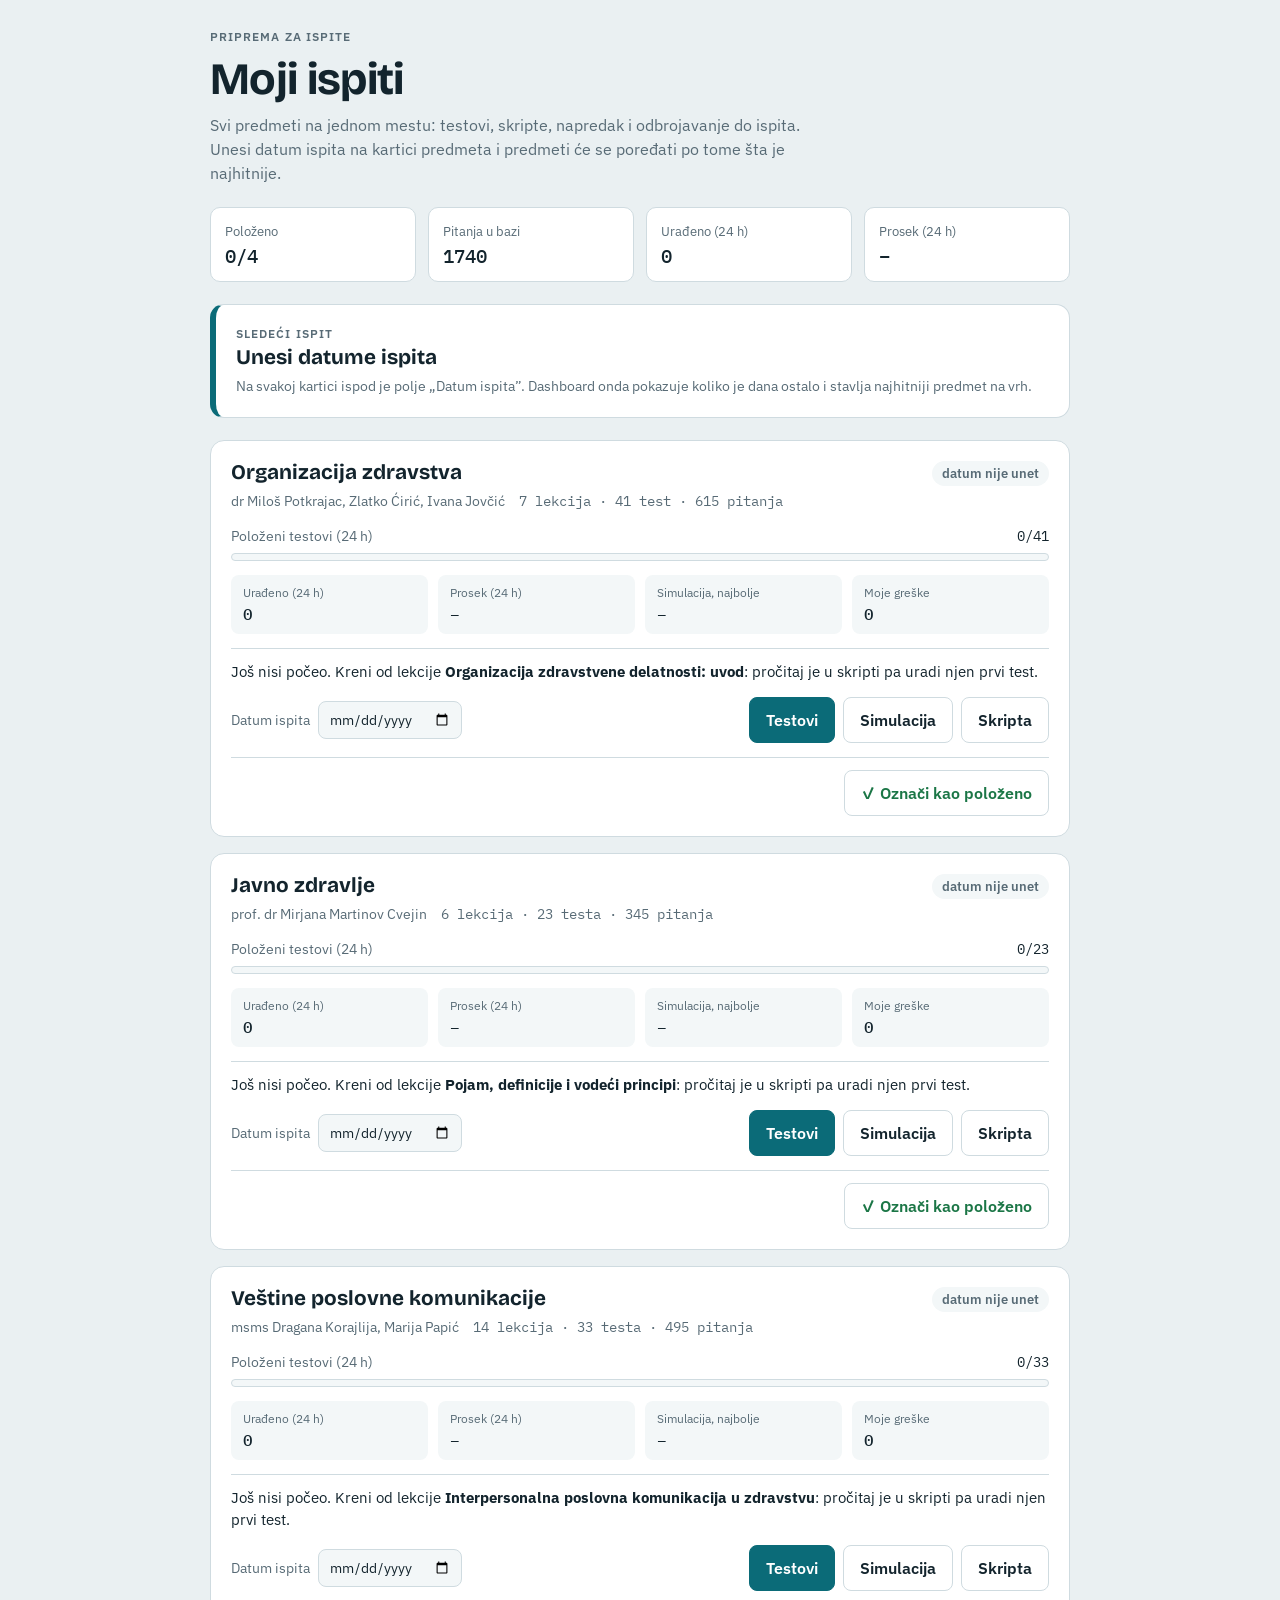
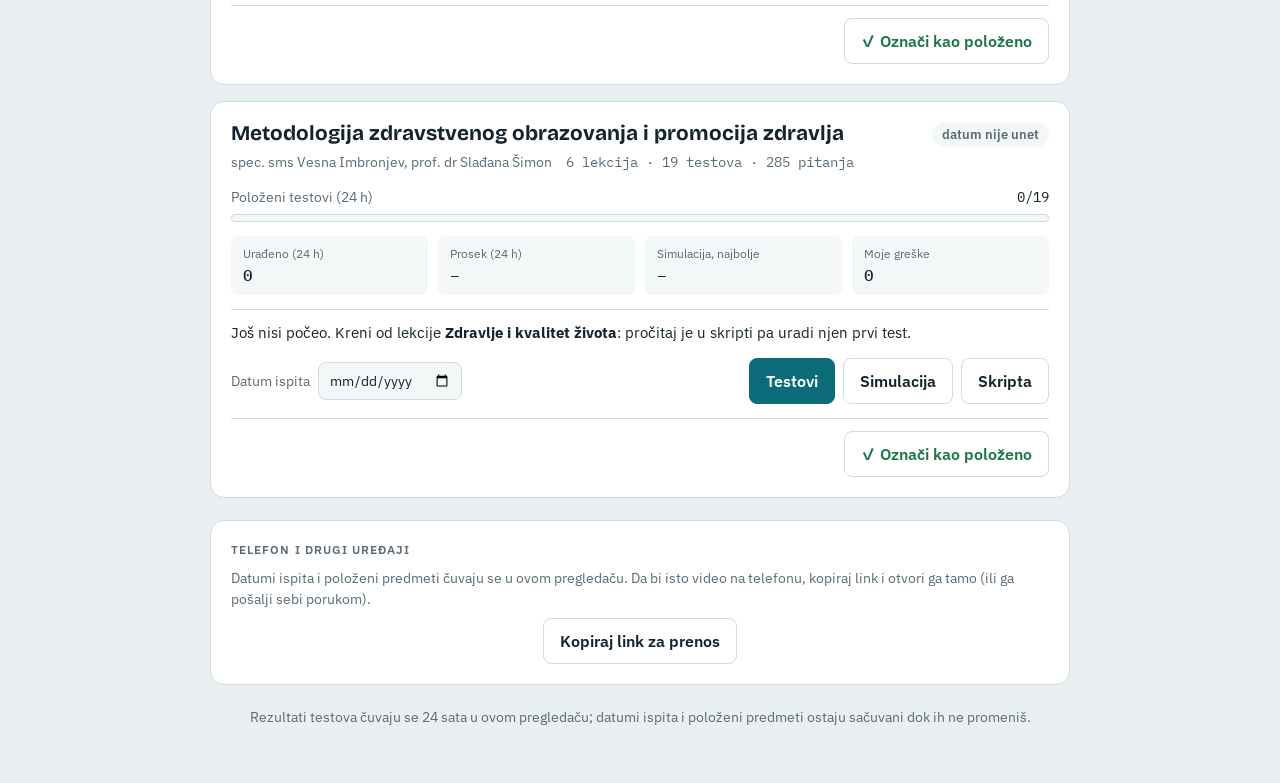
==== index.html @ c516b82a "Metodologija + zaključani položeni predmeti" ====
<!DOCTYPE html>
<html lang="sr">
<head>
<meta charset="utf-8">
<meta name="viewport" content="width=device-width, initial-scale=1">
<meta name="description" content="Svi predmeti na jednom mestu: testovi, skripte, napredak i odbrojavanje do ispita.">
<title>Moji ispiti</title>
<link rel="stylesheet" href="https://fonts.googleapis.com/css2?family=Bricolage+Grotesque:opsz,wght@12..96,600;12..96,700&family=IBM+Plex+Sans:wght@400;500;600&family=IBM+Plex+Mono:wght@500&display=swap">
<style>
:root{
  --bg:#eaf0f2; --surface:#ffffff; --sunk:#f3f7f8; --ink:#13242d; --muted:#586b76; --line:#cfdbe0;
  --accent:#0b6b78; --accent-ink:#ffffff; --accent-soft:#d9eef1;
  --good:#1b7646; --good-bg:#def3e6; --bad:#b2362b; --bad-bg:#fbe3e0; --warn:#8a5a00; --warn-bg:#fbefd2;
  --display:"Bricolage Grotesque","IBM Plex Sans",system-ui,sans-serif;
  --body:"IBM Plex Sans",system-ui,-apple-system,"Segoe UI",sans-serif;
  --mono:"IBM Plex Mono",ui-monospace,Menlo,monospace;
}
@media (prefers-color-scheme: dark){:root:not([data-theme="light"]){
  --bg:#0e171b; --surface:#17232a; --sunk:#121c21; --ink:#e5eef1; --muted:#93a6b0; --line:#2b3c45;
  --accent:#55c4d0; --accent-ink:#06262b; --accent-soft:#143840;
  --good:#63d193; --good-bg:#143524; --bad:#f28b80; --bad-bg:#3e1d1a; --warn:#f0c268; --warn-bg:#3a2e12;
  color-scheme:dark}}
:root[data-theme="dark"]{
  --bg:#0e171b; --surface:#17232a; --sunk:#121c21; --ink:#e5eef1; --muted:#93a6b0; --line:#2b3c45;
  --accent:#55c4d0; --accent-ink:#06262b; --accent-soft:#143840;
  --good:#63d193; --good-bg:#143524; --bad:#f28b80; --bad-bg:#3e1d1a; --warn:#f0c268; --warn-bg:#3a2e12;
  color-scheme:dark}
*{box-sizing:border-box}
html{-webkit-text-size-adjust:100%}
body{margin:0;background:var(--bg);color:var(--ink);font-family:var(--body);font-size:16px;line-height:1.5;padding:28px 16px 56px}
#app{max-width:860px;margin:0 auto;display:flex;flex-direction:column;gap:22px}
h1,h2,h3,p{margin:0}
h1{font-family:var(--display);font-size:clamp(2rem,6vw,2.8rem);line-height:1.05;letter-spacing:-.015em}
h2{font-family:var(--display);font-size:1.3rem;line-height:1.2;text-wrap:balance}
.eyebrow{font-size:.74rem;letter-spacing:.09em;text-transform:uppercase;color:var(--muted);font-weight:600}
.lead{color:var(--muted);max-width:62ch}
.muted{color:var(--muted)} .small{font-size:.9rem}
.mono{font-family:var(--mono);font-variant-numeric:tabular-nums}
.stack{display:flex;flex-direction:column;gap:10px}
.row{display:flex;flex-wrap:wrap;gap:10px;align-items:center}
.grow{flex:1 1 0;min-width:0}
.btn{display:inline-block;text-decoration:none;border:1px solid var(--line);background:var(--surface);color:var(--ink);border-radius:8px;padding:10px 16px;font:inherit;font-weight:600;cursor:pointer;white-space:nowrap}
.btn:hover{border-color:var(--accent)}
.btn.primary{background:var(--accent);color:var(--accent-ink);border-color:var(--accent)}
.btn.quiet{background:transparent;padding:6px 10px;font-size:.88rem}
a:focus-visible,.btn:focus-visible,input:focus-visible{outline:2px solid var(--accent);outline-offset:2px}
.stats{display:grid;grid-template-columns:repeat(auto-fit,minmax(140px,1fr));gap:12px}
.stat{background:var(--surface);border:1px solid var(--line);border-radius:10px;padding:10px 14px}
.stat b{display:block;font-family:var(--mono);font-size:1.2rem;font-weight:500}
.stat small{color:var(--muted)}
.sheet{background:var(--surface);border:1px solid var(--line);border-radius:14px;padding:20px}
.next{border-left:6px solid var(--accent);display:flex;flex-wrap:wrap;gap:16px;align-items:center}
.passbtn{color:var(--good);border-color:var(--line);background:transparent}
.passbtn:hover{border-color:var(--good);background:var(--good-bg)}
.done-list{display:flex;flex-direction:column;gap:0;padding:6px 20px}
.done-head{display:flex;flex-wrap:wrap;gap:8px 12px;align-items:center;justify-content:space-between;padding:12px 0}
.done-row{display:flex;align-items:center;gap:14px;padding:14px 0;border-top:1px solid var(--line);cursor:default;user-select:none}
.done-row .check{flex:none;width:30px;height:30px;border-radius:50%;display:grid;place-items:center;background:var(--good-bg);color:var(--good);font-weight:700}
.done-row .t{font-weight:600;color:var(--muted);text-decoration:line-through;text-decoration-color:color-mix(in srgb,var(--muted) 45%,transparent)}
.done-row .sub{font-size:.82rem;color:var(--muted);opacity:.85}
.grade{flex:none;min-width:44px;text-align:center;font-family:var(--mono);font-size:1.15rem;padding:4px 10px;border-radius:8px;background:var(--sunk);color:var(--ink);border:1px solid var(--line)}
.grade.none{font-size:.8rem;color:var(--muted);font-family:var(--body)}
.undo{flex:none;background:none;border:0;padding:4px 6px;font:inherit;font-size:.8rem;color:var(--muted);opacity:.6;cursor:pointer;text-decoration:underline}
.undo:hover{opacity:1}
.veil{position:fixed;inset:0;background:rgba(8,16,20,.55);display:grid;place-items:center;padding:16px;z-index:50}
.modal{background:var(--surface);color:var(--ink);border:1px solid var(--line);border-radius:14px;padding:22px;max-width:420px;width:100%;display:flex;flex-direction:column;gap:14px;box-shadow:0 20px 50px rgba(0,0,0,.25)}
.grades{display:grid;grid-template-columns:repeat(5,1fr);gap:8px}
.gbtn{font:inherit;font-family:var(--mono);font-size:1.1rem;padding:12px 0;border-radius:10px;border:1px solid var(--line);background:var(--sunk);color:var(--ink);cursor:pointer}
.gbtn[aria-pressed="true"]{background:var(--good);border-color:var(--good);color:var(--surface)}
.btn.ok{background:var(--good);border-color:var(--good);color:var(--surface)}
.btn.danger{background:var(--bad);border-color:var(--bad);color:var(--surface)}
.sec{display:flex;align-items:baseline;gap:10px;margin-top:6px}
.sync{display:flex;flex-wrap:wrap;gap:10px;align-items:center;justify-content:center}
.toast{color:var(--good);font-weight:600}
.count{font-family:var(--display);font-size:clamp(2.4rem,9vw,3.4rem);line-height:1;color:var(--accent)}
.cards{display:grid;gap:16px}
.card{display:flex;flex-direction:column;gap:14px}
.card h2 a{color:inherit;text-decoration:none}
.card h2 a:hover{color:var(--accent)}
.meta{display:flex;flex-wrap:wrap;gap:6px 14px;color:var(--muted);font-size:.9rem}
.bar{height:8px;background:var(--sunk);border-radius:99px;overflow:hidden;border:1px solid var(--line)}
.bar i{display:block;height:100%;background:var(--accent);border-radius:99px}
.chip{display:inline-block;font-size:.8rem;font-weight:600;padding:3px 10px;border-radius:99px;background:var(--sunk);color:var(--muted);white-space:nowrap}
.chip.good{background:var(--good-bg);color:var(--good)} .chip.bad{background:var(--bad-bg);color:var(--bad)} .chip.warn{background:var(--warn-bg);color:var(--warn)} .chip.acc{background:var(--accent-soft);color:var(--accent)}
.grid2{display:grid;grid-template-columns:repeat(auto-fit,minmax(150px,1fr));gap:10px}
.mini{background:var(--sunk);border-radius:8px;padding:8px 12px}
.mini small{color:var(--muted);display:block;font-size:.78rem}
.mini b{font-family:var(--mono);font-weight:500}
.tip{border-top:1px solid var(--line);padding-top:12px;font-size:.92rem}
.date{display:flex;flex-wrap:wrap;gap:8px;align-items:center;font-size:.9rem}
input[type=date]{font:inherit;color:var(--ink);background:var(--sunk);border:1px solid var(--line);border-radius:8px;padding:6px 10px;min-width:0}
.actions{display:flex;flex-wrap:wrap;gap:8px}
footer{color:var(--muted);font-size:.85rem;text-align:center}
@media (max-width:520px){.btn{flex:1 1 auto;text-align:center}}
</style>
</head>
<body>
<div id="app"></div>
<script>
/* ============================================================
   PREDMETI — novi predmet: dodaj folder sa index.html + skripta.pdf
   i dodaj ga u ovaj niz (pokreni build da se brojke osveže).
   ============================================================ */
const SUBJECTS=[{"slug":"organizacija-zdravstva","title":"Organizacija zdravstva","key":"testovi-zdravstvo-v1","wkey":"testovi-zdravstvo-greske-v1","authors":["dr med. Miloš Potkrajac","Zlatko Ćirić","Ivana Jovčić"],"lessons":["Organizacija zdravstvene delatnosti: uvod","Komunikacija u delatnosti zdravstvenih radnika","Menadžment i organizacija zdravstvene službe","Organizacija zdravstvene delatnosti","Upravljanje","Osnovni principi organizacije zdravstvene službe","Organizacija zdravstvene delatnosti: ustanove i sestrinski menadžment"],"tests":[["ozd-uvod-1",0],["ozd-uvod-2",0],["ozd-uvod-3",0],["ozd-uvod-4",0],["ozd-uvod-5",0],["kom-8",1],["men-1",2],["men-2",2],["men-3",2],["men-4",2],["men-5",2],["men-6",2],["men-7",2],["men-8",2],["kom-1",1],["kom-2",1],["kom-3",1],["kom-4",1],["kom-5",1],["kom-6",1],["kom-7",1],["rad-1",3],["rad-2",3],["rad-3",3],["rad-4",3],["rad-5",3],["rad-6",3],["rad-7",3],["upr-1",4],["upr-2",4],["upr-3",4],["upr-4",4],["osn-1",5],["osn-2",5],["osn-3",5],["jov-1",6],["jov-2",6],["jov-3",6],["jov-4",6],["jov-5",6],["jov-6",6]],"q":615},{"slug":"javno-zdravlje","title":"Javno zdravlje","key":"testovi-javno-zdravlje-v1","wkey":"testovi-javno-zdravlje-greske-v1","authors":["prof. dr Mirjana Martinov Cvejin"],"lessons":["Pojam, definicije i vodeći principi","Načela, izazovi, razvoj i sistem javnog zdravlja","Funkcije, osnovne usluge i nivoi delovanja","Determinante i pokazatelji zdravstvenog stanja","Javno zdravlje u Srbiji","Javno zdravlje u Evropi, dostignuća i izazovi"],"tests":[["jz1-1",0],["jz1-2",0],["jz2-1",1],["jz2-2",1],["jz2-3",1],["jz3-1",2],["jz3-2",2],["jz3-3",2],["jz3-4",2],["jz4-1",3],["jz4-2",3],["jz4-3",3],["jz4-4",3],["jz4-5",3],["jz5-1",4],["jz5-2",4],["jz5-3",4],["jz5-4",4],["jz5-5",4],["jz6-1",5],["jz6-2",5],["jz6-3",5],["jz6-4",5]],"q":345},{"slug":"poslovna-komunikacija","title":"Veštine poslovne komunikacije","key":"testovi-poslovna-komunikacija-v1","wkey":"testovi-poslovna-komunikacija-greske-v1","authors":["msms Dragana Korajlija","Marija Papić, master obrazovnih politika"],"lessons":["Interpersonalna poslovna komunikacija u zdravstvu","Asertivna komunikacija","Mejl komunikacija","Dobar slušalac","Feedback i sendvič tehnika","Javni nastup: obraćanje grupama","Kako se snaći u najtežim razgovorima","Komunikacija sa starijim osobama","Komunikacione veštine zdravstvenih radnika","Konflikti i rešavanje konflikta","Osnove komunikacije, poslovna komunikacija","Poslovni bonton","Šta je neverbalna komunikacija","Zašto je ton glasa važan"],"tests":[["vpk1-1",0],["vpk1-2",0],["vpk2-1",1],["vpk2-2",1],["vpk2-3",1],["vpk3-1",2],["vpk3-2",2],["vpk3-3",2],["vpk4-1",3],["vpk4-2",3],["vpk5-1",4],["vpk5-2",4],["vpk6-1",5],["vpk6-2",5],["vpk6-3",5],["vpk6-4",5],["vpk7-1",6],["vpk7-2",6],["vpk8-1",7],["vpk8-2",7],["vpk9-1",8],["vpk10-1",9],["vpk10-2",9],["vpk11-1",10],["vpk11-2",10],["vpk11-3",10],["vpk12-1",11],["vpk12-2",11],["vpk12-3",11],["vpk12-4",11],["vpk13-1",12],["vpk13-2",12],["vpk14-1",13]],"q":495},{"slug":"metodologija-zo","title":"Metodologija zdravstvenog obrazovanja i promocija zdravlja","key":"testovi-metodologija-zo-v1","wkey":"testovi-metodologija-zo-greske-v1","authors":["spec. sms Vesna Imbronjev","prof. dr Slađana Šimon"],"lessons":["Zdravlje i kvalitet života","Zdravstveno ponašanje i zdravstveno vaspitanje","Promocija zdravlja: definicija, ciljevi i dokumenti","Planiranje i programiranje zdravstveno vaspitnog rada","Zdravstveno vaspitne intervencije","Razvoj stavova u raspravi i debati"],"tests":[["mzo1-1",0],["mzo1-2",0],["mzo1-3",0],["mzo2-1",1],["mzo2-2",1],["mzo2-3",1],["mzo3-1",2],["mzo3-2",2],["mzo3-3",2],["mzo3-4",2],["mzo4-1",3],["mzo4-2",3],["mzo4-3",3],["mzo4-4",3],["mzo5-1",4],["mzo5-2",4],["mzo5-3",4],["mzo6-1",5],["mzo6-2",5]],"q":285}];
const SHORT={'organizacija-zdravstva':'dr Miloš Potkrajac, Zlatko Ćirić, Ivana Jovčić','javno-zdravlje':'prof. dr Mirjana Martinov Cvejin','poslovna-komunikacija':'msms Dragana Korajlija, Marija Papić','metodologija-zo':'spec. sms Vesna Imbronjev, prof. dr Slađana Šimon'};
const DKEY='ispiti-datumi-v1',PKEY='ispiti-polozeno-v1',DAY=864e5,PASS=51;
const app=document.getElementById('app');
const esc=s=>String(s).replace(/[&<>"]/g,c=>({'&':'&amp;','<':'&lt;','>':'&gt;','"':'&quot;'})[c]);
const get=k=>{try{return JSON.parse(localStorage.getItem(k))}catch(e){return null}};
const dates=()=>get(DKEY)||{};
function setDate(slug,v){try{const d=dates();if(v)d[slug]=v;else delete d[slug];localStorage.setItem(DKEY,JSON.stringify(d))}catch(e){}render()}
const passedMap=()=>get(PKEY)||{};
function setPassed(slug,val){try{const p=passedMap();if(val)p[slug]=val;else delete p[slug];localStorage.setItem(PKEY,JSON.stringify(p))}catch(e){}render()}
const today=()=>{const d=new Date();return d.getFullYear()+'-'+String(d.getMonth()+1).padStart(2,'0')+'-'+String(d.getDate()).padStart(2,'0')};
/* Prenos podešavanja (datumi + položeno) na drugi uređaj preko linka */
function exportLink(){const data=JSON.stringify({d:dates(),p:passedMap()});return location.origin+location.pathname+'?s='+encodeURIComponent(btoa(unescape(encodeURIComponent(data))))}
function importFromUrl(){try{const q=new URLSearchParams(location.search).get('s');if(!q)return false;const o=JSON.parse(decodeURIComponent(escape(atob(q))));
  if(o.d)localStorage.setItem(DKEY,JSON.stringify(Object.assign(dates(),o.d)));if(o.p)localStorage.setItem(PKEY,JSON.stringify(Object.assign(passedMap(),o.p)));
  history.replaceState(null,'',location.pathname);return true}catch(e){return false}}
let flash='';
function say(m){flash=m;render();setTimeout(()=>{flash='';render()},4000)}
function daysTo(iso){if(!iso)return null;const t=new Date(iso+'T00:00:00'),n=new Date();n.setHours(0,0,0,0);return Math.round((t-n)/DAY)}
const pl=(n,a,b,c)=>{const m=n%10,h=n%100;return m===1&&h!==11?a:m>=2&&m<=4&&(h<12||h>14)?b:c};
const dani=n=>n===1?'dan':(n%10===1&&n%100!==11)?'dan':'dana';
const fmtDate=iso=>{const [y,m,d]=iso.split('-');return `${+d}. ${+m}. ${y}.`};
/* Rezultati iz svakog predmeta: {idTesta:[{pts,max,time,date}]}, važe 24 h */
function stats(s){
  const h=get(s.key)||{},now=Date.now(),w=get(s.wkey)||{};
  const fresh=id=>(h[id]||[]).filter(r=>r.date&&now-r.date<DAY);
  const all=Object.keys(h).flatMap(fresh);
  const best={};s.tests.forEach(([id])=>{const r=fresh(id);if(r.length)best[id]=Math.max(...r.map(x=>x.pts/x.max*100))});
  const passed=Object.values(best).filter(p=>p>=PASS).length;
  const les=s.lessons.map((l,i)=>{const ps=s.tests.filter(t=>t[1]===i&&best[t[0]]!==undefined).map(t=>best[t[0]]);return{l,i,avg:ps.length?ps.reduce((a,b)=>a+b,0)/ps.length:null,done:ps.length,total:s.tests.filter(t=>t[1]===i).length}});
  const tried=les.filter(x=>x.avg!==null),untried=les.filter(x=>x.avg===null);
  const weak=tried.length?tried.reduce((a,b)=>b.avg<a.avg?b:a):null;
  const sim=fresh('ispit').map(r=>r.pts/r.max*100);
  return{done:all.length,avg:all.length?Math.round(all.reduce((a,r)=>a+r.pts/r.max*100,0)/all.length):null,passed,wrong:Object.keys(w).filter(k=>now-w[k]<DAY).length,weak,untried,sim:sim.length?Math.round(Math.max(...sim)):null}
}
function tip(s,st){
  if(!st.done)return`Još nisi počeo. Kreni od lekcije <b>${esc(s.lessons[0])}</b>: pročitaj je u skripti pa uradi njen prvi test.`;
  if(st.weak&&st.weak.avg<PASS)return`Najslabija lekcija: <b>${esc(st.weak.l)}</b> (${Math.round(st.weak.avg)}%). Ponovi je u skripti, pa uradi njene testove ponovo.`;
  if(st.untried.length)return`Nisi još radio lekciju <b>${esc(st.untried[0].l)}</b>${st.untried.length>1?` i još ${st.untried.length-1}`:''}. Sledeći korak: njen prvi test.`;
  if(st.wrong)return`Sve lekcije su pokrivene. Imaš ${st.wrong} ${st.wrong===1?'pitanje':'pitanja'} u „Mojim greškama”; prođi ih, pa uradi simulaciju.`;
  return st.sim!==null&&st.sim>=PASS?`Simulacija: ${st.sim}%. Spreman si; uradi još jednu simulaciju za sigurnost.`:'Sve lekcije su urađene. Vreme je za simulaciju ispita (30 pitanja, 30 minuta).';
}
function card(s){
  const st=stats(s),d=dates()[s.slug],n=daysTo(d),T=s.tests.length;
  const when=d==null?'<span class="chip">datum nije unet</span>':n<0?'<span class="chip">ispit je prošao</span>':n===0?'<span class="chip bad">ispit je danas</span>':`<span class="chip ${n<=7?'bad':n<=21?'warn':'acc'}">za ${n} ${dani(n)}</span>`;
  return`<article class="sheet card" id="p-${s.slug}">
    <div class="row" style="align-items:flex-start"><div class="grow stack" style="gap:4px">
      <h2><a href="${s.slug}/">${esc(s.title)}</a></h2>
      <div class="meta"><span>${esc(SHORT[s.slug]||s.authors.join(', '))}</span><span class="mono">${s.lessons.length} ${pl(s.lessons.length,'lekcija','lekcije','lekcija')} · ${T} ${pl(T,'test','testa','testova')} · ${s.q} ${pl(s.q,'pitanje','pitanja','pitanja')}</span></div></div>${when}</div>
    <div class="stack" style="gap:6px"><div class="row small"><span class="grow muted">Položeni testovi (24 h)</span><span class="mono">${st.passed}/${T}</span></div>
      <div class="bar"><i style="width:${st.passed/T*100}%"></i></div></div>
    <div class="grid2">
      <div class="mini"><small>Urađeno (24 h)</small><b>${st.done}</b></div>
      <div class="mini"><small>Prosek (24 h)</small><b>${st.avg===null?'–':st.avg+'%'}</b></div>
      <div class="mini"><small>Simulacija, najbolje</small><b>${st.sim===null?'–':st.sim+'%'}</b></div>
      <div class="mini"><small>Moje greške</small><b>${st.wrong}</b></div></div>
    <p class="tip">${tip(s,st)}</p>
    <div class="row" style="justify-content:space-between">
      <label class="date"><span class="muted">Datum ispita</span><input type="date" data-slug="${s.slug}" value="${d||''}">${d?`<button class="btn quiet" data-clear="${s.slug}">Obriši</button>`:''}</label>
      <div class="actions"><a class="btn primary" href="${s.slug}/">Testovi</a><a class="btn" href="${s.slug}/#ispit">Simulacija</a><a class="btn" href="${s.slug}/skripta.pdf" target="_blank" rel="noopener">Skripta</a></div></div>
    <div class="row" style="justify-content:flex-end;border-top:1px solid var(--line);padding-top:12px"><button class="btn passbtn" data-pass="${s.slug}">✓ Označi kao položeno</button></div>
  </article>`
}
function doneRow(s){
  const v=passedMap()[s.slug];
  return`<div class="done-row" id="p-${s.slug}">
    <span class="check" aria-hidden="true">✓</span>
    <div class="grow stack" style="gap:2px"><span class="t">${esc(s.title)}</span><span class="sub">${esc(SHORT[s.slug]||s.authors.join(', '))} · položeno ${v.d?fmtDate(v.d):''}</span></div>
    ${v.o?`<span class="grade" title="Ocena">${v.o}</span>`:'<span class="grade none">bez ocene</span>'}
    <button class="undo" data-unpass="${s.slug}" aria-label="Poništi: ${esc(s.title)}">Poništi</button>
  </div>`
}
let modal=null;
function modalHtml(){
  if(!modal)return'';const s=SUBJECTS.find(x=>x.slug===modal.slug);if(!s)return'';
  if(modal.type==='pass')return`<div class="veil" data-close="1"><div class="modal" role="dialog" aria-modal="true" aria-labelledby="mt">
    <div class="stack" style="gap:4px"><p class="eyebrow">Označi kao položeno</p><h2 id="mt">${esc(s.title)}</h2>
    <p class="muted small">Predmet se zaključava i seli u „Položeni predmeti”. Ocenu možeš i da preskočiš.</p></div>
    <div class="grades">${[6,7,8,9,10].map(g=>`<button class="gbtn" data-g="${g}" aria-pressed="${modal.g===g}">${g}</button>`).join('')}</div>
    <div class="row" style="justify-content:flex-end"><button class="btn quiet" data-close="1">Otkaži</button><button class="btn ok" data-confirm="pass">${modal.g?'Položeno · ocena '+modal.g:'Položeno bez ocene'}</button></div></div></div>`;
  return`<div class="veil" data-close="1"><div class="modal" role="dialog" aria-modal="true" aria-labelledby="mt">
    <div class="stack" style="gap:4px"><p class="eyebrow">Poništi</p><h2 id="mt">Vratiti „${esc(s.title)}” u aktivne predmete?</h2>
    <p class="muted small">Oznaka „položeno” i ocena biće obrisane.</p></div>
    <div class="row" style="justify-content:flex-end"><button class="btn quiet" data-close="1">Ne</button><button class="btn danger" data-confirm="unpass">Da, vrati</button></div></div></div>`;
}
function render(){
  const D=dates(),P=passedMap(),all=SUBJECTS.map((s,i)=>({s,i,n:daysTo(D[s.slug])})),list=all.filter(x=>!P[x.s.slug]),doneL=all.filter(x=>P[x.s.slug]);
  const grades=doneL.map(x=>P[x.s.slug].o).filter(Boolean),gAvg=grades.length?(grades.reduce((a,b)=>a+b,0)/grades.length).toFixed(2).replace('.',','):null;
  list.sort((a,b)=>{const x=a.n!==null&&a.n>=0,y=b.n!==null&&b.n>=0;return x&&y?a.n-b.n:x?-1:y?1:a.i-b.i});
  const up=list.find(x=>x.n!==null&&x.n>=0);
  const S=SUBJECTS.map(stats),done=S.reduce((a,b)=>a+b.done,0),avgs=S.filter(x=>x.avg!==null);
  const avg=avgs.length?Math.round(avgs.reduce((a,b)=>a+b.avg*b.done,0)/avgs.reduce((a,b)=>a+b.done,0)):null;
  app.innerHTML=`<header class="stack"><p class="eyebrow">Priprema za ispite</p><h1>Moji ispiti</h1>
    <p class="lead">Svi predmeti na jednom mestu: testovi, skripte, napredak i odbrojavanje do ispita. Unesi datum ispita na kartici predmeta i predmeti će se poređati po tome šta je najhitnije.</p></header>
  <div class="stats"><div class="stat"><small>Položeno</small><b>${doneL.length}/${SUBJECTS.length}${gAvg?' · ø '+gAvg:''}</b></div><div class="stat"><small>Pitanja u bazi</small><b>${SUBJECTS.reduce((a,s)=>a+s.q,0)}</b></div>
    <div class="stat"><small>Urađeno (24 h)</small><b>${done}</b></div><div class="stat"><small>Prosek (24 h)</small><b>${avg===null?'–':avg+'%'}</b></div></div>
  ${up?`<section class="sheet next"><div class="count mono">${up.n===0?'danas':up.n}</div><div class="grow stack" style="gap:2px;min-width:180px">
      <p class="eyebrow">Sledeći ispit${up.n===0?'':' · '+dani(up.n)+' do ispita'}</p><h2>${esc(up.s.title)}</h2><p class="muted small">${fmtDate(D[up.s.slug])}</p></div>
      <div class="actions"><a class="btn primary" href="${up.s.slug}/#ispit">Simulacija ispita</a><a class="btn" href="${up.s.slug}/">Testovi</a></div></section>`
    :`<section class="sheet next"><div class="grow stack" style="gap:4px"><p class="eyebrow">Sledeći ispit</p><h2>Unesi datume ispita</h2><p class="muted small">Na svakoj kartici ispod je polje „Datum ispita”. Dashboard onda pokazuje koliko je dana ostalo i stavlja najhitniji predmet na vrh.</p></div></section>`}
  ${list.length?`<div class="cards">${list.map(x=>card(x.s)).join('')}</div>`:`<section class="sheet"><h2>Svi predmeti su položeni 🎉</h2></section>`}
  ${doneL.length?`<section class="sheet done-list" aria-label="Položeni predmeti"><div class="done-head"><h2>Položeni predmeti</h2><span class="chip good">${doneL.length}/${SUBJECTS.length}${gAvg?' · prosek '+gAvg:''}</span></div>${doneL.map(x=>doneRow(x.s)).join('')}</section>`:''}
  <section class="sheet stack" style="gap:8px"><p class="eyebrow">Telefon i drugi uređaji</p>
    <p class="muted small">Datumi ispita i položeni predmeti čuvaju se u ovom pregledaču. Da bi isto video na telefonu, kopiraj link i otvori ga tamo (ili ga pošalji sebi porukom).</p>
    <div class="sync"><button class="btn" id="copy-sync">Kopiraj link za prenos</button>${flash?`<span class="toast">${flash}</span>`:''}</div></section>
  <footer>Rezultati testova čuvaju se 24 sata u ovom pregledaču; datumi ispita i položeni predmeti ostaju sačuvani dok ih ne promeniš.</footer>${modalHtml()}`;
  const f=app.querySelector('.modal .gbtn[aria-pressed="true"],.modal [data-confirm]');if(f)f.focus();
}
app.addEventListener('change',e=>{if(e.target.matches('input[type=date]'))setDate(e.target.dataset.slug,e.target.value);});
app.addEventListener('click',e=>{const b=e.target.closest('[data-clear]');if(b)return setDate(b.dataset.clear,'');
  const ps=e.target.closest('[data-pass]');if(ps){modal={type:'pass',slug:ps.dataset.pass,g:null};return render()}
  const up=e.target.closest('[data-unpass]');if(up){modal={type:'unpass',slug:up.dataset.unpass};return render()}
  const gb=e.target.closest('[data-g]');if(gb&&modal){modal.g=modal.g===+gb.dataset.g?null:+gb.dataset.g;return render()}
  const cf=e.target.closest('[data-confirm]');if(cf&&modal){const m=modal;modal=null;
    if(m.type==='pass'){setPassed(m.slug,{d:today(),o:m.g});say('Čestitam! Predmet je označen kao položen.')}else{setPassed(m.slug,null)}return}
  if(e.target.matches('[data-close]')){modal=null;return render()}
  if(e.target.id==='copy-sync'){const l=exportLink();const ok=()=>say('Link je kopiran.');
    try{navigator.clipboard.writeText(l).then(ok,()=>{prompt('Kopiraj ovaj link:',l)})}catch(err){prompt('Kopiraj ovaj link:',l)}}});
addEventListener('keydown',e=>{if(e.key==='Escape'&&modal){modal=null;render()}});
if(importFromUrl())setTimeout(()=>say('Podešavanja su preneta na ovaj uređaj.'),0);
addEventListener('pageshow',render);addEventListener('storage',render);
render();
</script>
</body>
</html>
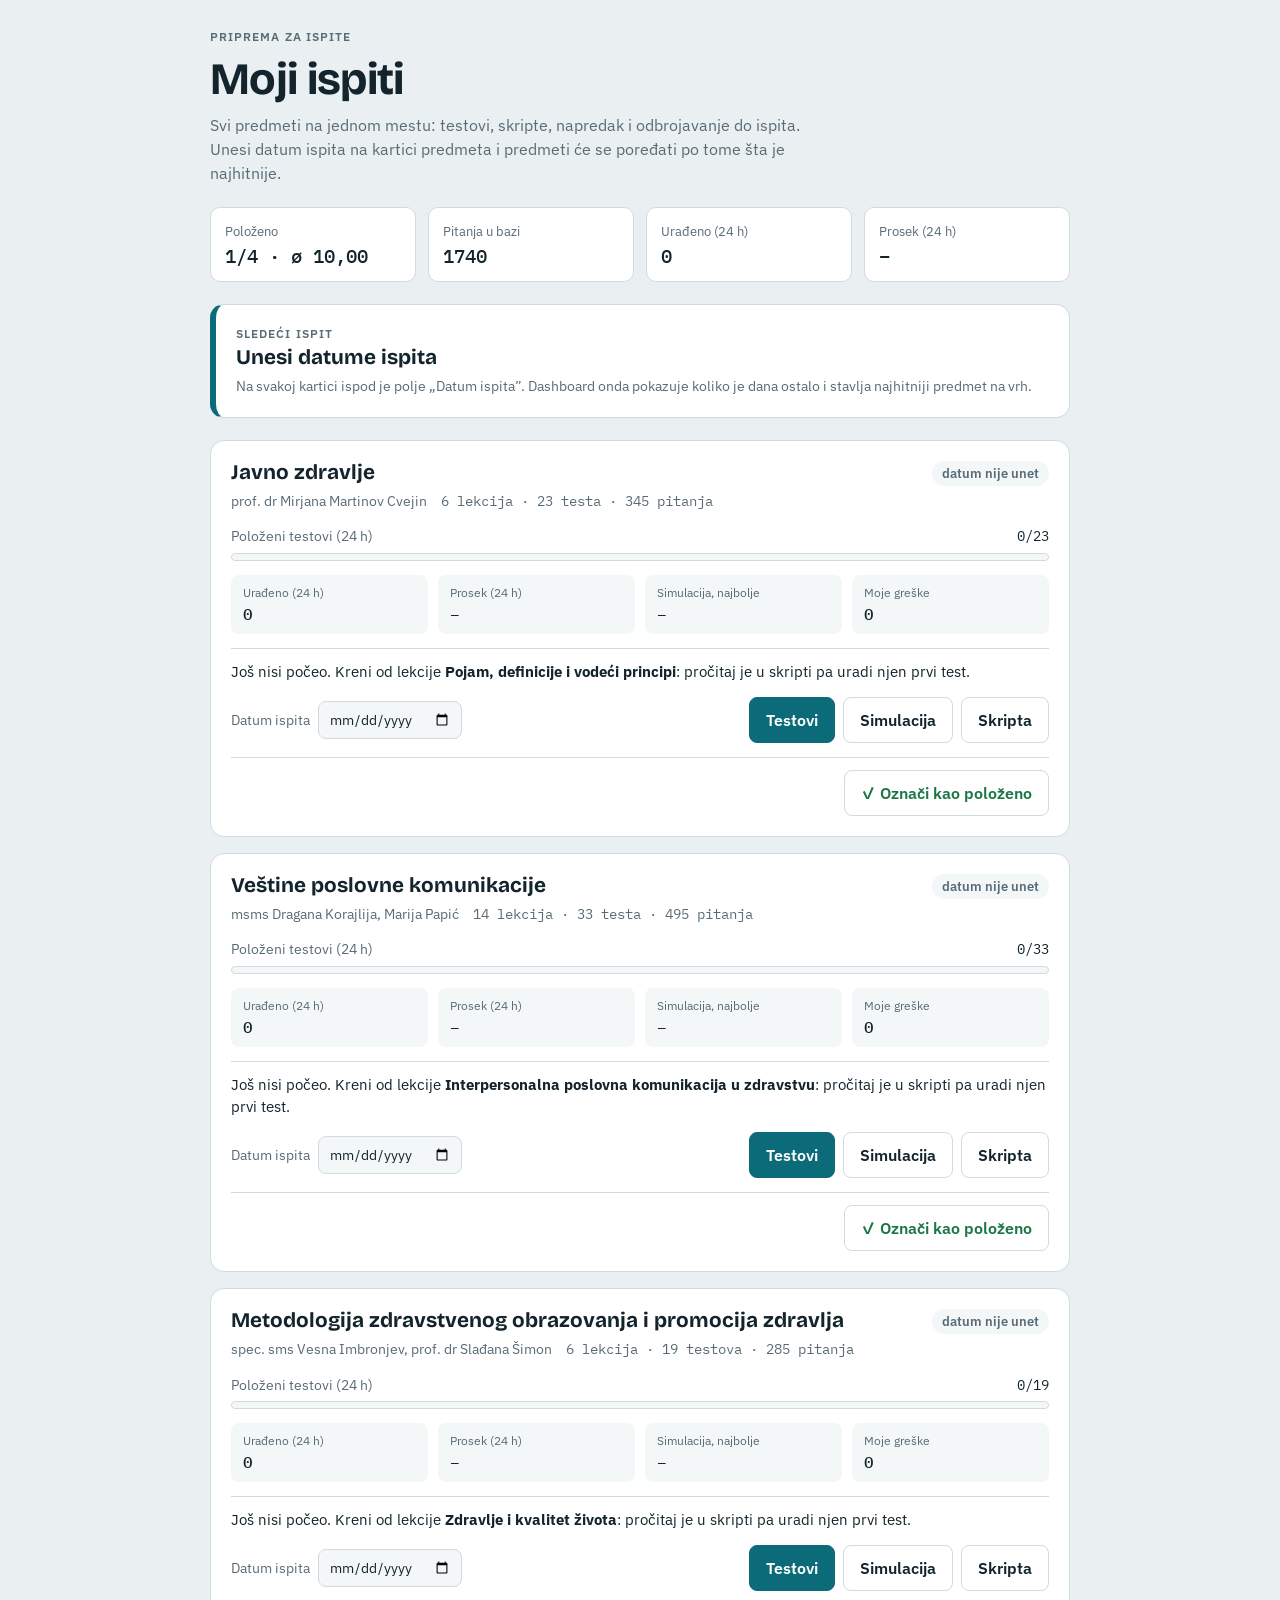
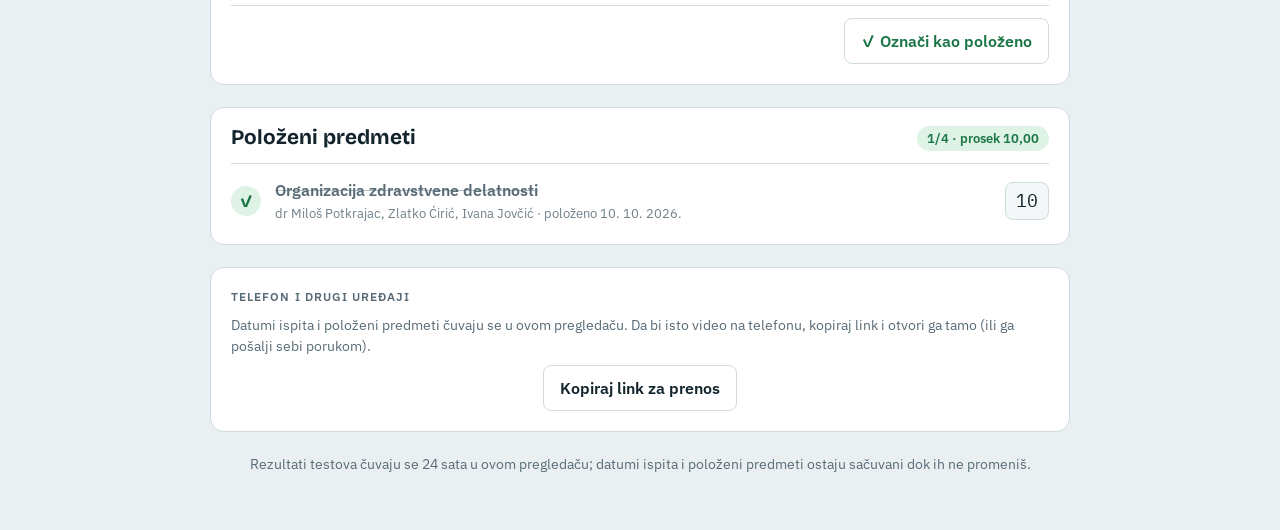
==== commit 7cd2fa06: "Organizacija zdravstvene delatnosti položena (10), puni nazivi" ====
--- a/index.html
+++ b/index.html
@@ -101,23 +101,27 @@
    PREDMETI — novi predmet: dodaj folder sa index.html + skripta.pdf
    i dodaj ga u ovaj niz (pokreni build da se brojke osveže).
    ============================================================ */
-const SUBJECTS=[{"slug":"organizacija-zdravstva","title":"Organizacija zdravstva","key":"testovi-zdravstvo-v1","wkey":"testovi-zdravstvo-greske-v1","authors":["dr med. Miloš Potkrajac","Zlatko Ćirić","Ivana Jovčić"],"lessons":["Organizacija zdravstvene delatnosti: uvod","Komunikacija u delatnosti zdravstvenih radnika","Menadžment i organizacija zdravstvene službe","Organizacija zdravstvene delatnosti","Upravljanje","Osnovni principi organizacije zdravstvene službe","Organizacija zdravstvene delatnosti: ustanove i sestrinski menadžment"],"tests":[["ozd-uvod-1",0],["ozd-uvod-2",0],["ozd-uvod-3",0],["ozd-uvod-4",0],["ozd-uvod-5",0],["kom-8",1],["men-1",2],["men-2",2],["men-3",2],["men-4",2],["men-5",2],["men-6",2],["men-7",2],["men-8",2],["kom-1",1],["kom-2",1],["kom-3",1],["kom-4",1],["kom-5",1],["kom-6",1],["kom-7",1],["rad-1",3],["rad-2",3],["rad-3",3],["rad-4",3],["rad-5",3],["rad-6",3],["rad-7",3],["upr-1",4],["upr-2",4],["upr-3",4],["upr-4",4],["osn-1",5],["osn-2",5],["osn-3",5],["jov-1",6],["jov-2",6],["jov-3",6],["jov-4",6],["jov-5",6],["jov-6",6]],"q":615},{"slug":"javno-zdravlje","title":"Javno zdravlje","key":"testovi-javno-zdravlje-v1","wkey":"testovi-javno-zdravlje-greske-v1","authors":["prof. dr Mirjana Martinov Cvejin"],"lessons":["Pojam, definicije i vodeći principi","Načela, izazovi, razvoj i sistem javnog zdravlja","Funkcije, osnovne usluge i nivoi delovanja","Determinante i pokazatelji zdravstvenog stanja","Javno zdravlje u Srbiji","Javno zdravlje u Evropi, dostignuća i izazovi"],"tests":[["jz1-1",0],["jz1-2",0],["jz2-1",1],["jz2-2",1],["jz2-3",1],["jz3-1",2],["jz3-2",2],["jz3-3",2],["jz3-4",2],["jz4-1",3],["jz4-2",3],["jz4-3",3],["jz4-4",3],["jz4-5",3],["jz5-1",4],["jz5-2",4],["jz5-3",4],["jz5-4",4],["jz5-5",4],["jz6-1",5],["jz6-2",5],["jz6-3",5],["jz6-4",5]],"q":345},{"slug":"poslovna-komunikacija","title":"Veštine poslovne komunikacije","key":"testovi-poslovna-komunikacija-v1","wkey":"testovi-poslovna-komunikacija-greske-v1","authors":["msms Dragana Korajlija","Marija Papić, master obrazovnih politika"],"lessons":["Interpersonalna poslovna komunikacija u zdravstvu","Asertivna komunikacija","Mejl komunikacija","Dobar slušalac","Feedback i sendvič tehnika","Javni nastup: obraćanje grupama","Kako se snaći u najtežim razgovorima","Komunikacija sa starijim osobama","Komunikacione veštine zdravstvenih radnika","Konflikti i rešavanje konflikta","Osnove komunikacije, poslovna komunikacija","Poslovni bonton","Šta je neverbalna komunikacija","Zašto je ton glasa važan"],"tests":[["vpk1-1",0],["vpk1-2",0],["vpk2-1",1],["vpk2-2",1],["vpk2-3",1],["vpk3-1",2],["vpk3-2",2],["vpk3-3",2],["vpk4-1",3],["vpk4-2",3],["vpk5-1",4],["vpk5-2",4],["vpk6-1",5],["vpk6-2",5],["vpk6-3",5],["vpk6-4",5],["vpk7-1",6],["vpk7-2",6],["vpk8-1",7],["vpk8-2",7],["vpk9-1",8],["vpk10-1",9],["vpk10-2",9],["vpk11-1",10],["vpk11-2",10],["vpk11-3",10],["vpk12-1",11],["vpk12-2",11],["vpk12-3",11],["vpk12-4",11],["vpk13-1",12],["vpk13-2",12],["vpk14-1",13]],"q":495},{"slug":"metodologija-zo","title":"Metodologija zdravstvenog obrazovanja i promocija zdravlja","key":"testovi-metodologija-zo-v1","wkey":"testovi-metodologija-zo-greske-v1","authors":["spec. sms Vesna Imbronjev","prof. dr Slađana Šimon"],"lessons":["Zdravlje i kvalitet života","Zdravstveno ponašanje i zdravstveno vaspitanje","Promocija zdravlja: definicija, ciljevi i dokumenti","Planiranje i programiranje zdravstveno vaspitnog rada","Zdravstveno vaspitne intervencije","Razvoj stavova u raspravi i debati"],"tests":[["mzo1-1",0],["mzo1-2",0],["mzo1-3",0],["mzo2-1",1],["mzo2-2",1],["mzo2-3",1],["mzo3-1",2],["mzo3-2",2],["mzo3-3",2],["mzo3-4",2],["mzo4-1",3],["mzo4-2",3],["mzo4-3",3],["mzo4-4",3],["mzo5-1",4],["mzo5-2",4],["mzo5-3",4],["mzo6-1",5],["mzo6-2",5]],"q":285}];
+const SUBJECTS=[{"slug": "organizacija-zdravstva", "title": "Organizacija zdravstvene delatnosti", "key": "testovi-zdravstvo-v1", "wkey": "testovi-zdravstvo-greske-v1", "authors": ["dr med. Miloš Potkrajac", "Zlatko Ćirić", "Ivana Jovčić"], "lessons": ["Organizacija zdravstvene delatnosti: uvod", "Komunikacija u delatnosti zdravstvenih radnika", "Menadžment i organizacija zdravstvene službe", "Organizacija zdravstvene delatnosti", "Upravljanje", "Osnovni principi organizacije zdravstvene službe", "Organizacija zdravstvene delatnosti: ustanove i sestrinski menadžment"], "tests": [["ozd-uvod-1", 0], ["ozd-uvod-2", 0], ["ozd-uvod-3", 0], ["ozd-uvod-4", 0], ["ozd-uvod-5", 0], ["kom-8", 1], ["men-1", 2], ["men-2", 2], ["men-3", 2], ["men-4", 2], ["men-5", 2], ["men-6", 2], ["men-7", 2], ["men-8", 2], ["kom-1", 1], ["kom-2", 1], ["kom-3", 1], ["kom-4", 1], ["kom-5", 1], ["kom-6", 1], ["kom-7", 1], ["rad-1", 3], ["rad-2", 3], ["rad-3", 3], ["rad-4", 3], ["rad-5", 3], ["rad-6", 3], ["rad-7", 3], ["upr-1", 4], ["upr-2", 4], ["upr-3", 4], ["upr-4", 4], ["osn-1", 5], ["osn-2", 5], ["osn-3", 5], ["jov-1", 6], ["jov-2", 6], ["jov-3", 6], ["jov-4", 6], ["jov-5", 6], ["jov-6", 6]], "q": 615}, {"slug": "javno-zdravlje", "title": "Javno zdravlje", "key": "testovi-javno-zdravlje-v1", "wkey": "testovi-javno-zdravlje-greske-v1", "authors": ["prof. dr Mirjana Martinov Cvejin"], "lessons": ["Pojam, definicije i vodeći principi", "Načela, izazovi, razvoj i sistem javnog zdravlja", "Funkcije, osnovne usluge i nivoi delovanja", "Determinante i pokazatelji zdravstvenog stanja", "Javno zdravlje u Srbiji", "Javno zdravlje u Evropi, dostignuća i izazovi"], "tests": [["jz1-1", 0], ["jz1-2", 0], ["jz2-1", 1], ["jz2-2", 1], ["jz2-3", 1], ["jz3-1", 2], ["jz3-2", 2], ["jz3-3", 2], ["jz3-4", 2], ["jz4-1", 3], ["jz4-2", 3], ["jz4-3", 3], ["jz4-4", 3], ["jz4-5", 3], ["jz5-1", 4], ["jz5-2", 4], ["jz5-3", 4], ["jz5-4", 4], ["jz5-5", 4], ["jz6-1", 5], ["jz6-2", 5], ["jz6-3", 5], ["jz6-4", 5]], "q": 345}, {"slug": "poslovna-komunikacija", "title": "Veštine poslovne komunikacije", "key": "testovi-poslovna-komunikacija-v1", "wkey": "testovi-poslovna-komunikacija-greske-v1", "authors": ["msms Dragana Korajlija", "Marija Papić, master obrazovnih politika"], "lessons": ["Interpersonalna poslovna komunikacija u zdravstvu", "Asertivna komunikacija", "Mejl komunikacija", "Dobar slušalac", "Feedback i sendvič tehnika", "Javni nastup: obraćanje grupama", "Kako se snaći u najtežim razgovorima", "Komunikacija sa starijim osobama", "Komunikacione veštine zdravstvenih radnika", "Konflikti i rešavanje konflikta", "Osnove komunikacije, poslovna komunikacija", "Poslovni bonton", "Šta je neverbalna komunikacija", "Zašto je ton glasa važan"], "tests": [["vpk1-1", 0], ["vpk1-2", 0], ["vpk2-1", 1], ["vpk2-2", 1], ["vpk2-3", 1], ["vpk3-1", 2], ["vpk3-2", 2], ["vpk3-3", 2], ["vpk4-1", 3], ["vpk4-2", 3], ["vpk5-1", 4], ["vpk5-2", 4], ["vpk6-1", 5], ["vpk6-2", 5], ["vpk6-3", 5], ["vpk6-4", 5], ["vpk7-1", 6], ["vpk7-2", 6], ["vpk8-1", 7], ["vpk8-2", 7], ["vpk9-1", 8], ["vpk10-1", 9], ["vpk10-2", 9], ["vpk11-1", 10], ["vpk11-2", 10], ["vpk11-3", 10], ["vpk12-1", 11], ["vpk12-2", 11], ["vpk12-3", 11], ["vpk12-4", 11], ["vpk13-1", 12], ["vpk13-2", 12], ["vpk14-1", 13]], "q": 495}, {"slug": "metodologija-zo", "title": "Metodologija zdravstvenog obrazovanja i promocija zdravlja", "key": "testovi-metodologija-zo-v1", "wkey": "testovi-metodologija-zo-greske-v1", "authors": ["spec. sms Vesna Imbronjev", "prof. dr Slađana Šimon"], "lessons": ["Zdravlje i kvalitet života", "Zdravstveno ponašanje i zdravstveno vaspitanje", "Promocija zdravlja: definicija, ciljevi i dokumenti", "Planiranje i programiranje zdravstveno vaspitnog rada", "Zdravstveno vaspitne intervencije", "Razvoj stavova u raspravi i debati"], "tests": [["mzo1-1", 0], ["mzo1-2", 0], ["mzo1-3", 0], ["mzo2-1", 1], ["mzo2-2", 1], ["mzo2-3", 1], ["mzo3-1", 2], ["mzo3-2", 2], ["mzo3-3", 2], ["mzo3-4", 2], ["mzo4-1", 3], ["mzo4-2", 3], ["mzo4-3", 3], ["mzo4-4", 3], ["mzo5-1", 4], ["mzo5-2", 4], ["mzo5-3", 4], ["mzo6-1", 5], ["mzo6-2", 5]], "q": 285}];
 const SHORT={'organizacija-zdravstva':'dr Miloš Potkrajac, Zlatko Ćirić, Ivana Jovčić','javno-zdravlje':'prof. dr Mirjana Martinov Cvejin','poslovna-komunikacija':'msms Dragana Korajlija, Marija Papić','metodologija-zo':'spec. sms Vesna Imbronjev, prof. dr Slađana Šimon'};
-const DKEY='ispiti-datumi-v1',PKEY='ispiti-polozeno-v1',DAY=864e5,PASS=51;
+const DKEY='ispiti-datumi-v1',PKEY='ispiti-polozeno-v2',DAY=864e5,PASS=51;
 const app=document.getElementById('app');
 const esc=s=>String(s).replace(/[&<>"]/g,c=>({'&':'&amp;','<':'&lt;','>':'&gt;','"':'&quot;'})[c]);
 const get=k=>{try{return JSON.parse(localStorage.getItem(k))}catch(e){return null}};
 const dates=()=>get(DKEY)||{};
 function setDate(slug,v){try{const d=dates();if(v)d[slug]=v;else delete d[slug];localStorage.setItem(DKEY,JSON.stringify(d))}catch(e){}render()}
-const passedMap=()=>get(PKEY)||{};
-function setPassed(slug,val){try{const p=passedMap();if(val)p[slug]=val;else delete p[slug];localStorage.setItem(PKEY,JSON.stringify(p))}catch(e){}render()}
+/* Unapred upisani položeni predmeti (važe na svakom uređaju; „Poništi” ih gasi samo u tom pregledaču) */
+const PRESET={'organizacija-zdravstva':{d:'2026-10-10',o:10}};
+const passedRaw=()=>get(PKEY)||{};
+const passedMap=()=>{const r=passedRaw(),o={};for(const k in r)if(r[k])o[k]=r[k];for(const k in PRESET)o[k]=PRESET[k];return o};
+function setPassed(slug,val){try{const p=passedRaw();p[slug]=val||false;localStorage.setItem(PKEY,JSON.stringify(p))}catch(e){}render()}
 const today=()=>{const d=new Date();return d.getFullYear()+'-'+String(d.getMonth()+1).padStart(2,'0')+'-'+String(d.getDate()).padStart(2,'0')};
 /* Prenos podešavanja (datumi + položeno) na drugi uređaj preko linka */
-function exportLink(){const data=JSON.stringify({d:dates(),p:passedMap()});return location.origin+location.pathname+'?s='+encodeURIComponent(btoa(unescape(encodeURIComponent(data))))}
+function exportLink(){const data=JSON.stringify({d:dates(),p:passedRaw()});return location.origin+location.pathname+'?s='+encodeURIComponent(btoa(unescape(encodeURIComponent(data))))}
 function importFromUrl(){try{const q=new URLSearchParams(location.search).get('s');if(!q)return false;const o=JSON.parse(decodeURIComponent(escape(atob(q))));
-  if(o.d)localStorage.setItem(DKEY,JSON.stringify(Object.assign(dates(),o.d)));if(o.p)localStorage.setItem(PKEY,JSON.stringify(Object.assign(passedMap(),o.p)));
+  if(o.d)localStorage.setItem(DKEY,JSON.stringify(Object.assign(dates(),o.d)));if(o.p)localStorage.setItem(PKEY,JSON.stringify(Object.assign(passedRaw(),o.p)));
   history.replaceState(null,'',location.pathname);return true}catch(e){return false}}
 let flash='';
+try{localStorage.removeItem('ispiti-polozeno-v1')}catch(e){}
 function say(m){flash=m;render();setTimeout(()=>{flash='';render()},4000)}
 function daysTo(iso){if(!iso)return null;const t=new Date(iso+'T00:00:00'),n=new Date();n.setHours(0,0,0,0);return Math.round((t-n)/DAY)}
 const pl=(n,a,b,c)=>{const m=n%10,h=n%100;return m===1&&h!==11?a:m>=2&&m<=4&&(h<12||h>14)?b:c};
@@ -168,9 +172,9 @@
   const v=passedMap()[s.slug];
   return`<div class="done-row" id="p-${s.slug}">
     <span class="check" aria-hidden="true">✓</span>
-    <div class="grow stack" style="gap:2px"><span class="t">${esc(s.title)}</span><span class="sub">${esc(SHORT[s.slug]||s.authors.join(', '))} · položeno ${v.d?fmtDate(v.d):''}</span></div>
+    <div class="grow stack" style="gap:2px"><span class="t">${esc(s.title)}</span><span class="sub">${esc(SHORT[s.slug]||s.authors.join(', '))} ${v.d?' · položeno '+fmtDate(v.d):' · položeno'}</span></div>
     ${v.o?`<span class="grade" title="Ocena">${v.o}</span>`:'<span class="grade none">bez ocene</span>'}
-    <button class="undo" data-unpass="${s.slug}" aria-label="Poništi: ${esc(s.title)}">Poništi</button>
+    ${s.slug in PRESET?'':`<button class="undo" data-unpass="${s.slug}" aria-label="Poništi: ${esc(s.title)}">Poništi</button>`}
   </div>`
 }
 let modal=null;
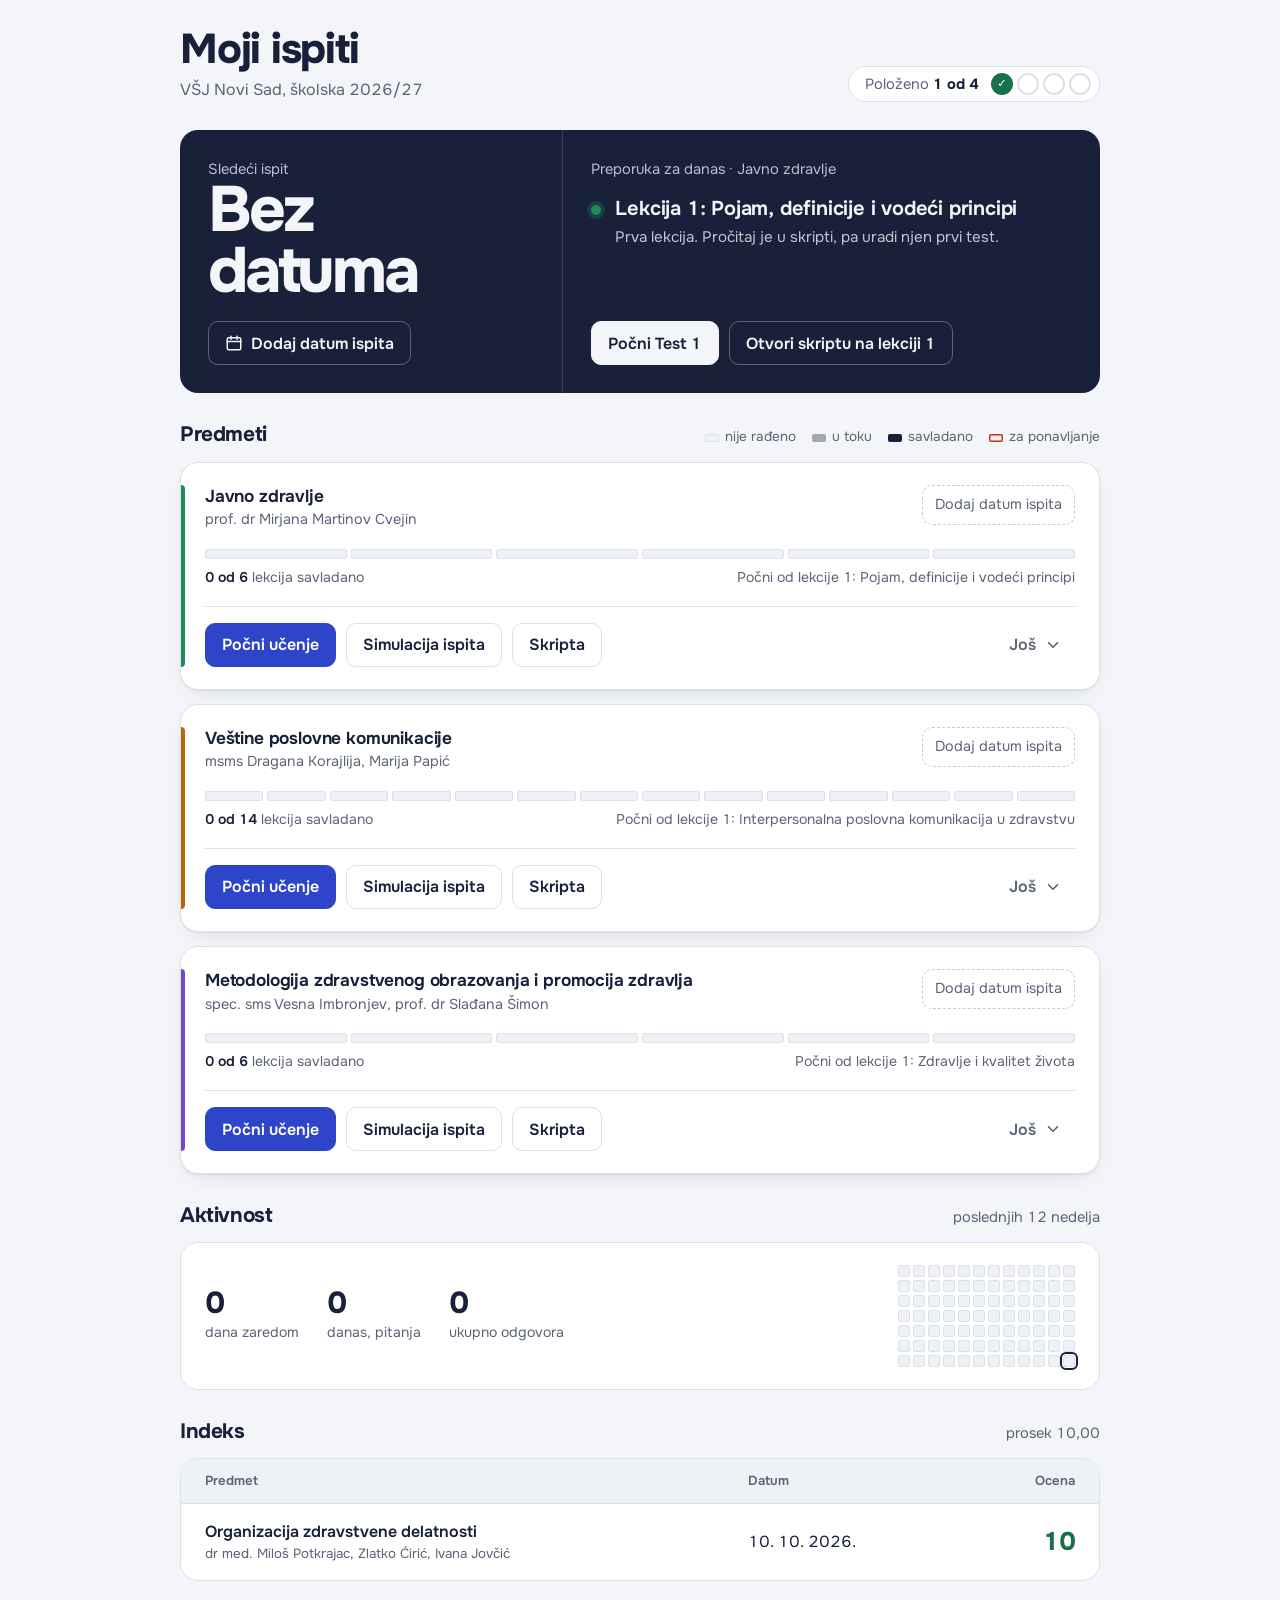
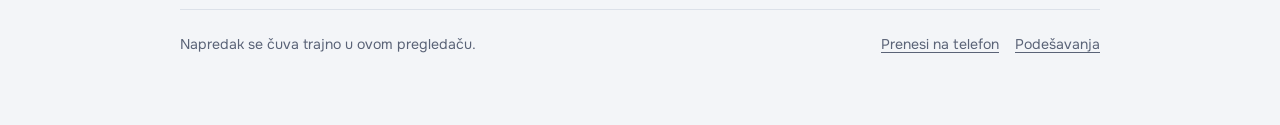
==== commit ae27fcc2: "Novi dizajn, trajni napredak, skripte za čitanje, kartice, ponavljanje grešaka" ====
--- a/index.html
+++ b/index.html
@@ -2,231 +2,25 @@
 <html lang="sr">
 <head>
 <meta charset="utf-8">
-<meta name="viewport" content="width=device-width, initial-scale=1">
-<meta name="description" content="Svi predmeti na jednom mestu: testovi, skripte, napredak i odbrojavanje do ispita.">
+<meta name="viewport" content="width=device-width, initial-scale=1, viewport-fit=cover">
 <title>Moji ispiti</title>
-<link rel="stylesheet" href="https://fonts.googleapis.com/css2?family=Bricolage+Grotesque:opsz,wght@12..96,600;12..96,700&family=IBM+Plex+Sans:wght@400;500;600&family=IBM+Plex+Mono:wght@500&display=swap">
-<style>
-:root{
-  --bg:#eaf0f2; --surface:#ffffff; --sunk:#f3f7f8; --ink:#13242d; --muted:#586b76; --line:#cfdbe0;
-  --accent:#0b6b78; --accent-ink:#ffffff; --accent-soft:#d9eef1;
-  --good:#1b7646; --good-bg:#def3e6; --bad:#b2362b; --bad-bg:#fbe3e0; --warn:#8a5a00; --warn-bg:#fbefd2;
-  --display:"Bricolage Grotesque","IBM Plex Sans",system-ui,sans-serif;
-  --body:"IBM Plex Sans",system-ui,-apple-system,"Segoe UI",sans-serif;
-  --mono:"IBM Plex Mono",ui-monospace,Menlo,monospace;
-}
-@media (prefers-color-scheme: dark){:root:not([data-theme="light"]){
-  --bg:#0e171b; --surface:#17232a; --sunk:#121c21; --ink:#e5eef1; --muted:#93a6b0; --line:#2b3c45;
-  --accent:#55c4d0; --accent-ink:#06262b; --accent-soft:#143840;
-  --good:#63d193; --good-bg:#143524; --bad:#f28b80; --bad-bg:#3e1d1a; --warn:#f0c268; --warn-bg:#3a2e12;
-  color-scheme:dark}}
-:root[data-theme="dark"]{
-  --bg:#0e171b; --surface:#17232a; --sunk:#121c21; --ink:#e5eef1; --muted:#93a6b0; --line:#2b3c45;
-  --accent:#55c4d0; --accent-ink:#06262b; --accent-soft:#143840;
-  --good:#63d193; --good-bg:#143524; --bad:#f28b80; --bad-bg:#3e1d1a; --warn:#f0c268; --warn-bg:#3a2e12;
-  color-scheme:dark}
-*{box-sizing:border-box}
-html{-webkit-text-size-adjust:100%}
-body{margin:0;background:var(--bg);color:var(--ink);font-family:var(--body);font-size:16px;line-height:1.5;padding:28px 16px 56px}
-#app{max-width:860px;margin:0 auto;display:flex;flex-direction:column;gap:22px}
-h1,h2,h3,p{margin:0}
-h1{font-family:var(--display);font-size:clamp(2rem,6vw,2.8rem);line-height:1.05;letter-spacing:-.015em}
-h2{font-family:var(--display);font-size:1.3rem;line-height:1.2;text-wrap:balance}
-.eyebrow{font-size:.74rem;letter-spacing:.09em;text-transform:uppercase;color:var(--muted);font-weight:600}
-.lead{color:var(--muted);max-width:62ch}
-.muted{color:var(--muted)} .small{font-size:.9rem}
-.mono{font-family:var(--mono);font-variant-numeric:tabular-nums}
-.stack{display:flex;flex-direction:column;gap:10px}
-.row{display:flex;flex-wrap:wrap;gap:10px;align-items:center}
-.grow{flex:1 1 0;min-width:0}
-.btn{display:inline-block;text-decoration:none;border:1px solid var(--line);background:var(--surface);color:var(--ink);border-radius:8px;padding:10px 16px;font:inherit;font-weight:600;cursor:pointer;white-space:nowrap}
-.btn:hover{border-color:var(--accent)}
-.btn.primary{background:var(--accent);color:var(--accent-ink);border-color:var(--accent)}
-.btn.quiet{background:transparent;padding:6px 10px;font-size:.88rem}
-a:focus-visible,.btn:focus-visible,input:focus-visible{outline:2px solid var(--accent);outline-offset:2px}
-.stats{display:grid;grid-template-columns:repeat(auto-fit,minmax(140px,1fr));gap:12px}
-.stat{background:var(--surface);border:1px solid var(--line);border-radius:10px;padding:10px 14px}
-.stat b{display:block;font-family:var(--mono);font-size:1.2rem;font-weight:500}
-.stat small{color:var(--muted)}
-.sheet{background:var(--surface);border:1px solid var(--line);border-radius:14px;padding:20px}
-.next{border-left:6px solid var(--accent);display:flex;flex-wrap:wrap;gap:16px;align-items:center}
-.passbtn{color:var(--good);border-color:var(--line);background:transparent}
-.passbtn:hover{border-color:var(--good);background:var(--good-bg)}
-.done-list{display:flex;flex-direction:column;gap:0;padding:6px 20px}
-.done-head{display:flex;flex-wrap:wrap;gap:8px 12px;align-items:center;justify-content:space-between;padding:12px 0}
-.done-row{display:flex;align-items:center;gap:14px;padding:14px 0;border-top:1px solid var(--line);cursor:default;user-select:none}
-.done-row .check{flex:none;width:30px;height:30px;border-radius:50%;display:grid;place-items:center;background:var(--good-bg);color:var(--good);font-weight:700}
-.done-row .t{font-weight:600;color:var(--muted);text-decoration:line-through;text-decoration-color:color-mix(in srgb,var(--muted) 45%,transparent)}
-.done-row .sub{font-size:.82rem;color:var(--muted);opacity:.85}
-.grade{flex:none;min-width:44px;text-align:center;font-family:var(--mono);font-size:1.15rem;padding:4px 10px;border-radius:8px;background:var(--sunk);color:var(--ink);border:1px solid var(--line)}
-.grade.none{font-size:.8rem;color:var(--muted);font-family:var(--body)}
-.undo{flex:none;background:none;border:0;padding:4px 6px;font:inherit;font-size:.8rem;color:var(--muted);opacity:.6;cursor:pointer;text-decoration:underline}
-.undo:hover{opacity:1}
-.veil{position:fixed;inset:0;background:rgba(8,16,20,.55);display:grid;place-items:center;padding:16px;z-index:50}
-.modal{background:var(--surface);color:var(--ink);border:1px solid var(--line);border-radius:14px;padding:22px;max-width:420px;width:100%;display:flex;flex-direction:column;gap:14px;box-shadow:0 20px 50px rgba(0,0,0,.25)}
-.grades{display:grid;grid-template-columns:repeat(5,1fr);gap:8px}
-.gbtn{font:inherit;font-family:var(--mono);font-size:1.1rem;padding:12px 0;border-radius:10px;border:1px solid var(--line);background:var(--sunk);color:var(--ink);cursor:pointer}
-.gbtn[aria-pressed="true"]{background:var(--good);border-color:var(--good);color:var(--surface)}
-.btn.ok{background:var(--good);border-color:var(--good);color:var(--surface)}
-.btn.danger{background:var(--bad);border-color:var(--bad);color:var(--surface)}
-.sec{display:flex;align-items:baseline;gap:10px;margin-top:6px}
-.sync{display:flex;flex-wrap:wrap;gap:10px;align-items:center;justify-content:center}
-.toast{color:var(--good);font-weight:600}
-.count{font-family:var(--display);font-size:clamp(2.4rem,9vw,3.4rem);line-height:1;color:var(--accent)}
-.cards{display:grid;gap:16px}
-.card{display:flex;flex-direction:column;gap:14px}
-.card h2 a{color:inherit;text-decoration:none}
-.card h2 a:hover{color:var(--accent)}
-.meta{display:flex;flex-wrap:wrap;gap:6px 14px;color:var(--muted);font-size:.9rem}
-.bar{height:8px;background:var(--sunk);border-radius:99px;overflow:hidden;border:1px solid var(--line)}
-.bar i{display:block;height:100%;background:var(--accent);border-radius:99px}
-.chip{display:inline-block;font-size:.8rem;font-weight:600;padding:3px 10px;border-radius:99px;background:var(--sunk);color:var(--muted);white-space:nowrap}
-.chip.good{background:var(--good-bg);color:var(--good)} .chip.bad{background:var(--bad-bg);color:var(--bad)} .chip.warn{background:var(--warn-bg);color:var(--warn)} .chip.acc{background:var(--accent-soft);color:var(--accent)}
-.grid2{display:grid;grid-template-columns:repeat(auto-fit,minmax(150px,1fr));gap:10px}
-.mini{background:var(--sunk);border-radius:8px;padding:8px 12px}
-.mini small{color:var(--muted);display:block;font-size:.78rem}
-.mini b{font-family:var(--mono);font-weight:500}
-.tip{border-top:1px solid var(--line);padding-top:12px;font-size:.92rem}
-.date{display:flex;flex-wrap:wrap;gap:8px;align-items:center;font-size:.9rem}
-input[type=date]{font:inherit;color:var(--ink);background:var(--sunk);border:1px solid var(--line);border-radius:8px;padding:6px 10px;min-width:0}
-.actions{display:flex;flex-wrap:wrap;gap:8px}
-footer{color:var(--muted);font-size:.85rem;text-align:center}
-@media (max-width:520px){.btn{flex:1 1 auto;text-align:center}}
-</style>
+<meta name="description" content="Svi predmeti na jednom mestu: plan za danas, testovi, skripte, napredak i odbrojavanje do ispita.">
+<meta name="theme-color" content="#F3F5F8" media="(prefers-color-scheme: light)">
+<meta name="theme-color" content="#0F1422" media="(prefers-color-scheme: dark)">
+<link rel="manifest" href="manifest.webmanifest">
+<link rel="icon" href="assets/icons/icon.svg" type="image/svg+xml">
+<link rel="apple-touch-icon" href="assets/icons/apple-touch-icon.png">
+<meta name="apple-mobile-web-app-title" content="Moji ispiti">
+<link rel="preload" href="assets/fonts/onest-latin.woff2" as="font" type="font/woff2" crossorigin>
+<link rel="preload" href="assets/fonts/onest-latin-ext.woff2" as="font" type="font/woff2" crossorigin>
+<link rel="stylesheet" href="assets/ui.css?v=aeb8326c9f">
+<script src="assets/core.js?v=aeb8326c9f"></script>
 </head>
 <body>
-<div id="app"></div>
-<script>
-/* ============================================================
-   PREDMETI — novi predmet: dodaj folder sa index.html + skripta.pdf
-   i dodaj ga u ovaj niz (pokreni build da se brojke osveže).
-   ============================================================ */
-const SUBJECTS=[{"slug": "organizacija-zdravstva", "title": "Organizacija zdravstvene delatnosti", "key": "testovi-zdravstvo-v1", "wkey": "testovi-zdravstvo-greske-v1", "authors": ["dr med. Miloš Potkrajac", "Zlatko Ćirić", "Ivana Jovčić"], "lessons": ["Organizacija zdravstvene delatnosti: uvod", "Komunikacija u delatnosti zdravstvenih radnika", "Menadžment i organizacija zdravstvene službe", "Organizacija zdravstvene delatnosti", "Upravljanje", "Osnovni principi organizacije zdravstvene službe", "Organizacija zdravstvene delatnosti: ustanove i sestrinski menadžment"], "tests": [["ozd-uvod-1", 0], ["ozd-uvod-2", 0], ["ozd-uvod-3", 0], ["ozd-uvod-4", 0], ["ozd-uvod-5", 0], ["kom-8", 1], ["men-1", 2], ["men-2", 2], ["men-3", 2], ["men-4", 2], ["men-5", 2], ["men-6", 2], ["men-7", 2], ["men-8", 2], ["kom-1", 1], ["kom-2", 1], ["kom-3", 1], ["kom-4", 1], ["kom-5", 1], ["kom-6", 1], ["kom-7", 1], ["rad-1", 3], ["rad-2", 3], ["rad-3", 3], ["rad-4", 3], ["rad-5", 3], ["rad-6", 3], ["rad-7", 3], ["upr-1", 4], ["upr-2", 4], ["upr-3", 4], ["upr-4", 4], ["osn-1", 5], ["osn-2", 5], ["osn-3", 5], ["jov-1", 6], ["jov-2", 6], ["jov-3", 6], ["jov-4", 6], ["jov-5", 6], ["jov-6", 6]], "q": 615}, {"slug": "javno-zdravlje", "title": "Javno zdravlje", "key": "testovi-javno-zdravlje-v1", "wkey": "testovi-javno-zdravlje-greske-v1", "authors": ["prof. dr Mirjana Martinov Cvejin"], "lessons": ["Pojam, definicije i vodeći principi", "Načela, izazovi, razvoj i sistem javnog zdravlja", "Funkcije, osnovne usluge i nivoi delovanja", "Determinante i pokazatelji zdravstvenog stanja", "Javno zdravlje u Srbiji", "Javno zdravlje u Evropi, dostignuća i izazovi"], "tests": [["jz1-1", 0], ["jz1-2", 0], ["jz2-1", 1], ["jz2-2", 1], ["jz2-3", 1], ["jz3-1", 2], ["jz3-2", 2], ["jz3-3", 2], ["jz3-4", 2], ["jz4-1", 3], ["jz4-2", 3], ["jz4-3", 3], ["jz4-4", 3], ["jz4-5", 3], ["jz5-1", 4], ["jz5-2", 4], ["jz5-3", 4], ["jz5-4", 4], ["jz5-5", 4], ["jz6-1", 5], ["jz6-2", 5], ["jz6-3", 5], ["jz6-4", 5]], "q": 345}, {"slug": "poslovna-komunikacija", "title": "Veštine poslovne komunikacije", "key": "testovi-poslovna-komunikacija-v1", "wkey": "testovi-poslovna-komunikacija-greske-v1", "authors": ["msms Dragana Korajlija", "Marija Papić, master obrazovnih politika"], "lessons": ["Interpersonalna poslovna komunikacija u zdravstvu", "Asertivna komunikacija", "Mejl komunikacija", "Dobar slušalac", "Feedback i sendvič tehnika", "Javni nastup: obraćanje grupama", "Kako se snaći u najtežim razgovorima", "Komunikacija sa starijim osobama", "Komunikacione veštine zdravstvenih radnika", "Konflikti i rešavanje konflikta", "Osnove komunikacije, poslovna komunikacija", "Poslovni bonton", "Šta je neverbalna komunikacija", "Zašto je ton glasa važan"], "tests": [["vpk1-1", 0], ["vpk1-2", 0], ["vpk2-1", 1], ["vpk2-2", 1], ["vpk2-3", 1], ["vpk3-1", 2], ["vpk3-2", 2], ["vpk3-3", 2], ["vpk4-1", 3], ["vpk4-2", 3], ["vpk5-1", 4], ["vpk5-2", 4], ["vpk6-1", 5], ["vpk6-2", 5], ["vpk6-3", 5], ["vpk6-4", 5], ["vpk7-1", 6], ["vpk7-2", 6], ["vpk8-1", 7], ["vpk8-2", 7], ["vpk9-1", 8], ["vpk10-1", 9], ["vpk10-2", 9], ["vpk11-1", 10], ["vpk11-2", 10], ["vpk11-3", 10], ["vpk12-1", 11], ["vpk12-2", 11], ["vpk12-3", 11], ["vpk12-4", 11], ["vpk13-1", 12], ["vpk13-2", 12], ["vpk14-1", 13]], "q": 495}, {"slug": "metodologija-zo", "title": "Metodologija zdravstvenog obrazovanja i promocija zdravlja", "key": "testovi-metodologija-zo-v1", "wkey": "testovi-metodologija-zo-greske-v1", "authors": ["spec. sms Vesna Imbronjev", "prof. dr Slađana Šimon"], "lessons": ["Zdravlje i kvalitet života", "Zdravstveno ponašanje i zdravstveno vaspitanje", "Promocija zdravlja: definicija, ciljevi i dokumenti", "Planiranje i programiranje zdravstveno vaspitnog rada", "Zdravstveno vaspitne intervencije", "Razvoj stavova u raspravi i debati"], "tests": [["mzo1-1", 0], ["mzo1-2", 0], ["mzo1-3", 0], ["mzo2-1", 1], ["mzo2-2", 1], ["mzo2-3", 1], ["mzo3-1", 2], ["mzo3-2", 2], ["mzo3-3", 2], ["mzo3-4", 2], ["mzo4-1", 3], ["mzo4-2", 3], ["mzo4-3", 3], ["mzo4-4", 3], ["mzo5-1", 4], ["mzo5-2", 4], ["mzo5-3", 4], ["mzo6-1", 5], ["mzo6-2", 5]], "q": 285}];
-const SHORT={'organizacija-zdravstva':'dr Miloš Potkrajac, Zlatko Ćirić, Ivana Jovčić','javno-zdravlje':'prof. dr Mirjana Martinov Cvejin','poslovna-komunikacija':'msms Dragana Korajlija, Marija Papić','metodologija-zo':'spec. sms Vesna Imbronjev, prof. dr Slađana Šimon'};
-const DKEY='ispiti-datumi-v1',PKEY='ispiti-polozeno-v2',DAY=864e5,PASS=51;
-const app=document.getElementById('app');
-const esc=s=>String(s).replace(/[&<>"]/g,c=>({'&':'&amp;','<':'&lt;','>':'&gt;','"':'&quot;'})[c]);
-const get=k=>{try{return JSON.parse(localStorage.getItem(k))}catch(e){return null}};
-const dates=()=>get(DKEY)||{};
-function setDate(slug,v){try{const d=dates();if(v)d[slug]=v;else delete d[slug];localStorage.setItem(DKEY,JSON.stringify(d))}catch(e){}render()}
-/* Unapred upisani položeni predmeti (važe na svakom uređaju; „Poništi” ih gasi samo u tom pregledaču) */
-const PRESET={'organizacija-zdravstva':{d:'2026-10-10',o:10}};
-const passedRaw=()=>get(PKEY)||{};
-const passedMap=()=>{const r=passedRaw(),o={};for(const k in r)if(r[k])o[k]=r[k];for(const k in PRESET)o[k]=PRESET[k];return o};
-function setPassed(slug,val){try{const p=passedRaw();p[slug]=val||false;localStorage.setItem(PKEY,JSON.stringify(p))}catch(e){}render()}
-const today=()=>{const d=new Date();return d.getFullYear()+'-'+String(d.getMonth()+1).padStart(2,'0')+'-'+String(d.getDate()).padStart(2,'0')};
-/* Prenos podešavanja (datumi + položeno) na drugi uređaj preko linka */
-function exportLink(){const data=JSON.stringify({d:dates(),p:passedRaw()});return location.origin+location.pathname+'?s='+encodeURIComponent(btoa(unescape(encodeURIComponent(data))))}
-function importFromUrl(){try{const q=new URLSearchParams(location.search).get('s');if(!q)return false;const o=JSON.parse(decodeURIComponent(escape(atob(q))));
-  if(o.d)localStorage.setItem(DKEY,JSON.stringify(Object.assign(dates(),o.d)));if(o.p)localStorage.setItem(PKEY,JSON.stringify(Object.assign(passedRaw(),o.p)));
-  history.replaceState(null,'',location.pathname);return true}catch(e){return false}}
-let flash='';
-try{localStorage.removeItem('ispiti-polozeno-v1')}catch(e){}
-function say(m){flash=m;render();setTimeout(()=>{flash='';render()},4000)}
-function daysTo(iso){if(!iso)return null;const t=new Date(iso+'T00:00:00'),n=new Date();n.setHours(0,0,0,0);return Math.round((t-n)/DAY)}
-const pl=(n,a,b,c)=>{const m=n%10,h=n%100;return m===1&&h!==11?a:m>=2&&m<=4&&(h<12||h>14)?b:c};
-const dani=n=>n===1?'dan':(n%10===1&&n%100!==11)?'dan':'dana';
-const fmtDate=iso=>{const [y,m,d]=iso.split('-');return `${+d}. ${+m}. ${y}.`};
-/* Rezultati iz svakog predmeta: {idTesta:[{pts,max,time,date}]}, važe 24 h */
-function stats(s){
-  const h=get(s.key)||{},now=Date.now(),w=get(s.wkey)||{};
-  const fresh=id=>(h[id]||[]).filter(r=>r.date&&now-r.date<DAY);
-  const all=Object.keys(h).flatMap(fresh);
-  const best={};s.tests.forEach(([id])=>{const r=fresh(id);if(r.length)best[id]=Math.max(...r.map(x=>x.pts/x.max*100))});
-  const passed=Object.values(best).filter(p=>p>=PASS).length;
-  const les=s.lessons.map((l,i)=>{const ps=s.tests.filter(t=>t[1]===i&&best[t[0]]!==undefined).map(t=>best[t[0]]);return{l,i,avg:ps.length?ps.reduce((a,b)=>a+b,0)/ps.length:null,done:ps.length,total:s.tests.filter(t=>t[1]===i).length}});
-  const tried=les.filter(x=>x.avg!==null),untried=les.filter(x=>x.avg===null);
-  const weak=tried.length?tried.reduce((a,b)=>b.avg<a.avg?b:a):null;
-  const sim=fresh('ispit').map(r=>r.pts/r.max*100);
-  return{done:all.length,avg:all.length?Math.round(all.reduce((a,r)=>a+r.pts/r.max*100,0)/all.length):null,passed,wrong:Object.keys(w).filter(k=>now-w[k]<DAY).length,weak,untried,sim:sim.length?Math.round(Math.max(...sim)):null}
-}
-function tip(s,st){
-  if(!st.done)return`Još nisi počeo. Kreni od lekcije <b>${esc(s.lessons[0])}</b>: pročitaj je u skripti pa uradi njen prvi test.`;
-  if(st.weak&&st.weak.avg<PASS)return`Najslabija lekcija: <b>${esc(st.weak.l)}</b> (${Math.round(st.weak.avg)}%). Ponovi je u skripti, pa uradi njene testove ponovo.`;
-  if(st.untried.length)return`Nisi još radio lekciju <b>${esc(st.untried[0].l)}</b>${st.untried.length>1?` i još ${st.untried.length-1}`:''}. Sledeći korak: njen prvi test.`;
-  if(st.wrong)return`Sve lekcije su pokrivene. Imaš ${st.wrong} ${st.wrong===1?'pitanje':'pitanja'} u „Mojim greškama”; prođi ih, pa uradi simulaciju.`;
-  return st.sim!==null&&st.sim>=PASS?`Simulacija: ${st.sim}%. Spreman si; uradi još jednu simulaciju za sigurnost.`:'Sve lekcije su urađene. Vreme je za simulaciju ispita (30 pitanja, 30 minuta).';
-}
-function card(s){
-  const st=stats(s),d=dates()[s.slug],n=daysTo(d),T=s.tests.length;
-  const when=d==null?'<span class="chip">datum nije unet</span>':n<0?'<span class="chip">ispit je prošao</span>':n===0?'<span class="chip bad">ispit je danas</span>':`<span class="chip ${n<=7?'bad':n<=21?'warn':'acc'}">za ${n} ${dani(n)}</span>`;
-  return`<article class="sheet card" id="p-${s.slug}">
-    <div class="row" style="align-items:flex-start"><div class="grow stack" style="gap:4px">
-      <h2><a href="${s.slug}/">${esc(s.title)}</a></h2>
-      <div class="meta"><span>${esc(SHORT[s.slug]||s.authors.join(', '))}</span><span class="mono">${s.lessons.length} ${pl(s.lessons.length,'lekcija','lekcije','lekcija')} · ${T} ${pl(T,'test','testa','testova')} · ${s.q} ${pl(s.q,'pitanje','pitanja','pitanja')}</span></div></div>${when}</div>
-    <div class="stack" style="gap:6px"><div class="row small"><span class="grow muted">Položeni testovi (24 h)</span><span class="mono">${st.passed}/${T}</span></div>
-      <div class="bar"><i style="width:${st.passed/T*100}%"></i></div></div>
-    <div class="grid2">
-      <div class="mini"><small>Urađeno (24 h)</small><b>${st.done}</b></div>
-      <div class="mini"><small>Prosek (24 h)</small><b>${st.avg===null?'–':st.avg+'%'}</b></div>
-      <div class="mini"><small>Simulacija, najbolje</small><b>${st.sim===null?'–':st.sim+'%'}</b></div>
-      <div class="mini"><small>Moje greške</small><b>${st.wrong}</b></div></div>
-    <p class="tip">${tip(s,st)}</p>
-    <div class="row" style="justify-content:space-between">
-      <label class="date"><span class="muted">Datum ispita</span><input type="date" data-slug="${s.slug}" value="${d||''}">${d?`<button class="btn quiet" data-clear="${s.slug}">Obriši</button>`:''}</label>
-      <div class="actions"><a class="btn primary" href="${s.slug}/">Testovi</a><a class="btn" href="${s.slug}/#ispit">Simulacija</a><a class="btn" href="${s.slug}/skripta.pdf" target="_blank" rel="noopener">Skripta</a></div></div>
-    <div class="row" style="justify-content:flex-end;border-top:1px solid var(--line);padding-top:12px"><button class="btn passbtn" data-pass="${s.slug}">✓ Označi kao položeno</button></div>
-  </article>`
-}
-function doneRow(s){
-  const v=passedMap()[s.slug];
-  return`<div class="done-row" id="p-${s.slug}">
-    <span class="check" aria-hidden="true">✓</span>
-    <div class="grow stack" style="gap:2px"><span class="t">${esc(s.title)}</span><span class="sub">${esc(SHORT[s.slug]||s.authors.join(', '))} ${v.d?' · položeno '+fmtDate(v.d):' · položeno'}</span></div>
-    ${v.o?`<span class="grade" title="Ocena">${v.o}</span>`:'<span class="grade none">bez ocene</span>'}
-    ${s.slug in PRESET?'':`<button class="undo" data-unpass="${s.slug}" aria-label="Poništi: ${esc(s.title)}">Poništi</button>`}
-  </div>`
-}
-let modal=null;
-function modalHtml(){
-  if(!modal)return'';const s=SUBJECTS.find(x=>x.slug===modal.slug);if(!s)return'';
-  if(modal.type==='pass')return`<div class="veil" data-close="1"><div class="modal" role="dialog" aria-modal="true" aria-labelledby="mt">
-    <div class="stack" style="gap:4px"><p class="eyebrow">Označi kao položeno</p><h2 id="mt">${esc(s.title)}</h2>
-    <p class="muted small">Predmet se zaključava i seli u „Položeni predmeti”. Ocenu možeš i da preskočiš.</p></div>
-    <div class="grades">${[6,7,8,9,10].map(g=>`<button class="gbtn" data-g="${g}" aria-pressed="${modal.g===g}">${g}</button>`).join('')}</div>
-    <div class="row" style="justify-content:flex-end"><button class="btn quiet" data-close="1">Otkaži</button><button class="btn ok" data-confirm="pass">${modal.g?'Položeno · ocena '+modal.g:'Položeno bez ocene'}</button></div></div></div>`;
-  return`<div class="veil" data-close="1"><div class="modal" role="dialog" aria-modal="true" aria-labelledby="mt">
-    <div class="stack" style="gap:4px"><p class="eyebrow">Poništi</p><h2 id="mt">Vratiti „${esc(s.title)}” u aktivne predmete?</h2>
-    <p class="muted small">Oznaka „položeno” i ocena biće obrisane.</p></div>
-    <div class="row" style="justify-content:flex-end"><button class="btn quiet" data-close="1">Ne</button><button class="btn danger" data-confirm="unpass">Da, vrati</button></div></div></div>`;
-}
-function render(){
-  const D=dates(),P=passedMap(),all=SUBJECTS.map((s,i)=>({s,i,n:daysTo(D[s.slug])})),list=all.filter(x=>!P[x.s.slug]),doneL=all.filter(x=>P[x.s.slug]);
-  const grades=doneL.map(x=>P[x.s.slug].o).filter(Boolean),gAvg=grades.length?(grades.reduce((a,b)=>a+b,0)/grades.length).toFixed(2).replace('.',','):null;
-  list.sort((a,b)=>{const x=a.n!==null&&a.n>=0,y=b.n!==null&&b.n>=0;return x&&y?a.n-b.n:x?-1:y?1:a.i-b.i});
-  const up=list.find(x=>x.n!==null&&x.n>=0);
-  const S=SUBJECTS.map(stats),done=S.reduce((a,b)=>a+b.done,0),avgs=S.filter(x=>x.avg!==null);
-  const avg=avgs.length?Math.round(avgs.reduce((a,b)=>a+b.avg*b.done,0)/avgs.reduce((a,b)=>a+b.done,0)):null;
-  app.innerHTML=`<header class="stack"><p class="eyebrow">Priprema za ispite</p><h1>Moji ispiti</h1>
-    <p class="lead">Svi predmeti na jednom mestu: testovi, skripte, napredak i odbrojavanje do ispita. Unesi datum ispita na kartici predmeta i predmeti će se poređati po tome šta je najhitnije.</p></header>
-  <div class="stats"><div class="stat"><small>Položeno</small><b>${doneL.length}/${SUBJECTS.length}${gAvg?' · ø '+gAvg:''}</b></div><div class="stat"><small>Pitanja u bazi</small><b>${SUBJECTS.reduce((a,s)=>a+s.q,0)}</b></div>
-    <div class="stat"><small>Urađeno (24 h)</small><b>${done}</b></div><div class="stat"><small>Prosek (24 h)</small><b>${avg===null?'–':avg+'%'}</b></div></div>
-  ${up?`<section class="sheet next"><div class="count mono">${up.n===0?'danas':up.n}</div><div class="grow stack" style="gap:2px;min-width:180px">
-      <p class="eyebrow">Sledeći ispit${up.n===0?'':' · '+dani(up.n)+' do ispita'}</p><h2>${esc(up.s.title)}</h2><p class="muted small">${fmtDate(D[up.s.slug])}</p></div>
-      <div class="actions"><a class="btn primary" href="${up.s.slug}/#ispit">Simulacija ispita</a><a class="btn" href="${up.s.slug}/">Testovi</a></div></section>`
-    :`<section class="sheet next"><div class="grow stack" style="gap:4px"><p class="eyebrow">Sledeći ispit</p><h2>Unesi datume ispita</h2><p class="muted small">Na svakoj kartici ispod je polje „Datum ispita”. Dashboard onda pokazuje koliko je dana ostalo i stavlja najhitniji predmet na vrh.</p></div></section>`}
-  ${list.length?`<div class="cards">${list.map(x=>card(x.s)).join('')}</div>`:`<section class="sheet"><h2>Svi predmeti su položeni 🎉</h2></section>`}
-  ${doneL.length?`<section class="sheet done-list" aria-label="Položeni predmeti"><div class="done-head"><h2>Položeni predmeti</h2><span class="chip good">${doneL.length}/${SUBJECTS.length}${gAvg?' · prosek '+gAvg:''}</span></div>${doneL.map(x=>doneRow(x.s)).join('')}</section>`:''}
-  <section class="sheet stack" style="gap:8px"><p class="eyebrow">Telefon i drugi uređaji</p>
-    <p class="muted small">Datumi ispita i položeni predmeti čuvaju se u ovom pregledaču. Da bi isto video na telefonu, kopiraj link i otvori ga tamo (ili ga pošalji sebi porukom).</p>
-    <div class="sync"><button class="btn" id="copy-sync">Kopiraj link za prenos</button>${flash?`<span class="toast">${flash}</span>`:''}</div></section>
-  <footer>Rezultati testova čuvaju se 24 sata u ovom pregledaču; datumi ispita i položeni predmeti ostaju sačuvani dok ih ne promeniš.</footer>${modalHtml()}`;
-  const f=app.querySelector('.modal .gbtn[aria-pressed="true"],.modal [data-confirm]');if(f)f.focus();
-}
-app.addEventListener('change',e=>{if(e.target.matches('input[type=date]'))setDate(e.target.dataset.slug,e.target.value);});
-app.addEventListener('click',e=>{const b=e.target.closest('[data-clear]');if(b)return setDate(b.dataset.clear,'');
-  const ps=e.target.closest('[data-pass]');if(ps){modal={type:'pass',slug:ps.dataset.pass,g:null};return render()}
-  const up=e.target.closest('[data-unpass]');if(up){modal={type:'unpass',slug:up.dataset.unpass};return render()}
-  const gb=e.target.closest('[data-g]');if(gb&&modal){modal.g=modal.g===+gb.dataset.g?null:+gb.dataset.g;return render()}
-  const cf=e.target.closest('[data-confirm]');if(cf&&modal){const m=modal;modal=null;
-    if(m.type==='pass'){setPassed(m.slug,{d:today(),o:m.g});say('Čestitam! Predmet je označen kao položen.')}else{setPassed(m.slug,null)}return}
-  if(e.target.matches('[data-close]')){modal=null;return render()}
-  if(e.target.id==='copy-sync'){const l=exportLink();const ok=()=>say('Link je kopiran.');
-    try{navigator.clipboard.writeText(l).then(ok,()=>{prompt('Kopiraj ovaj link:',l)})}catch(err){prompt('Kopiraj ovaj link:',l)}}});
-addEventListener('keydown',e=>{if(e.key==='Escape'&&modal){modal=null;render()}});
-if(importFromUrl())setTimeout(()=>say('Podešavanja su preneta na ovaj uređaj.'),0);
-addEventListener('pageshow',render);addEventListener('storage',render);
-render();
-</script>
+<main id="app" class="wrap"></main>
+<noscript><div class="wrap"><p>Za kontrolnu tablu je potreban JavaScript.</p></div></noscript>
+<script src="assets/predmeti.js?v=aeb8326c9f"></script>
+<script src="assets/kontrolna.js?v=aeb8326c9f"></script>
+<script>if('serviceWorker' in navigator&&window.isSecureContext&&!/[?&]nosw/.test(location.search))addEventListener('load',()=>navigator.serviceWorker.register('sw.js').catch(()=>{}));</script>
 </body>
 </html>
--- a/assets/ui.css
+++ b/assets/ui.css
@@ -0,0 +1,485 @@
+/* ============================================================
+   Moji ispiti · zajednički dizajn sistem (sve stranice)
+   Boje, slova, dugmad, kartice, testovi, rezultati, skripta, štampa.
+   ============================================================ */
+@font-face{font-family:"Onest";src:url(fonts/onest-latin-ext.woff2) format("woff2");font-weight:100 900;font-display:swap;unicode-range:U+0100-02AF,U+1E00-1EFF,U+2020,U+20A0-20AB,U+20AD-20C0,U+2113,U+2C60-2C7F,U+A720-A7FF}
+@font-face{font-family:"Onest";src:url(fonts/onest-latin.woff2) format("woff2");font-weight:100 900;font-display:swap;unicode-range:U+0000-00FF,U+0131,U+0152-0153,U+02BB-02BC,U+02C6,U+02DA,U+02DC,U+2000-206F,U+2074,U+20AC,U+2122,U+2191,U+2193,U+2212,U+2215,U+FEFF,U+FFFD}
+
+:root{
+  --paper:#F3F5F8; --surface:#FFFFFF; --sunk:#EEF1F5; --ink:#18203A; --muted:#5A6377; --faint:#8A93A6; --line:#DCE1E9; --line-strong:#C5CCD8;
+  --primary:#2E45C9; --primary-ink:#FFFFFF; --primary-soft:#E6EAFB;
+  --urgent:#B23A26; --urgent-soft:#FBE7E3; --ok:#19714B; --ok-soft:#E1F3EA; --warn:#94600A; --warn-soft:#FBF0D9;
+  --s-jz:#1E8A5A; --s-vpk:#B8660C; --s-mzo:#7048C8; --s-oz:#5F6B80;
+  --hero:#18203A; --hero-ink:#F3F5F8; --hero-line:rgba(255,255,255,.14);
+  --veil:rgba(15,20,34,.55);
+  --radius-l:18px; --radius-m:12px; --radius-s:8px;
+  --shadow:0 1px 2px rgba(24,32,58,.06),0 8px 24px -12px rgba(24,32,58,.18);
+  --shadow-pop:0 24px 60px -12px rgba(15,20,34,.35);
+  --font:"Onest",system-ui,-apple-system,"Segoe UI",Roboto,sans-serif;
+  --c:var(--primary);
+  color-scheme:light;
+}
+@media (prefers-color-scheme:dark){:root:not([data-theme=light]){
+  --paper:#0F1422; --surface:#171E30; --sunk:#1E263B; --ink:#E8ECF5; --muted:#A2ABBE; --faint:#717B92; --line:#2A3349; --line-strong:#3A4562;
+  --primary:#8EA0FF; --primary-ink:#0F1422; --primary-soft:#1F2850;
+  --urgent:#FF8A73; --urgent-soft:#3A1E1A; --ok:#5CD39A; --ok-soft:#173326; --warn:#F2C06A; --warn-soft:#3A2E14;
+  --s-jz:#45C08A; --s-vpk:#F0A445; --s-mzo:#A98BFF; --s-oz:#8C97AD;
+  --hero:#222C4D; --hero-ink:#F3F5F8; --hero-line:rgba(255,255,255,.12);
+  --veil:rgba(0,0,0,.65); --shadow:0 1px 2px rgba(0,0,0,.4); --shadow-pop:0 24px 60px -12px rgba(0,0,0,.7);
+  color-scheme:dark}}
+:root[data-theme=dark]{
+  --paper:#0F1422; --surface:#171E30; --sunk:#1E263B; --ink:#E8ECF5; --muted:#A2ABBE; --faint:#717B92; --line:#2A3349; --line-strong:#3A4562;
+  --primary:#8EA0FF; --primary-ink:#0F1422; --primary-soft:#1F2850;
+  --urgent:#FF8A73; --urgent-soft:#3A1E1A; --ok:#5CD39A; --ok-soft:#173326; --warn:#F2C06A; --warn-soft:#3A2E14;
+  --s-jz:#45C08A; --s-vpk:#F0A445; --s-mzo:#A98BFF; --s-oz:#8C97AD;
+  --hero:#222C4D; --hero-ink:#F3F5F8; --hero-line:rgba(255,255,255,.12);
+  --veil:rgba(0,0,0,.65); --shadow:0 1px 2px rgba(0,0,0,.4); --shadow-pop:0 24px 60px -12px rgba(0,0,0,.7);
+  color-scheme:dark}
+[data-s=jz]{--c:var(--s-jz);--c-ink:#177A4E} [data-s=vpk]{--c:var(--s-vpk);--c-ink:#975208} [data-s=mzo]{--c:var(--s-mzo);--c-ink:#7048C8} [data-s=oz]{--c:var(--s-oz);--c-ink:#5F6B80}
+:root[data-theme=dark] [data-s],:root[data-theme=dark][data-s]{--c-ink:var(--c)}
+@media (prefers-color-scheme:dark){:root:not([data-theme=light]) [data-s],:root:not([data-theme=light])[data-s]{--c-ink:var(--c)}}
+:root,[data-s]{--c-soft:var(--sunk);--c-mid:var(--line-strong)}
+:root{--c-ink:var(--primary)}
+@supports (color:color-mix(in srgb,red 50%,blue)){
+  :root,[data-s]{--c-soft:color-mix(in srgb,var(--c) 12%,var(--surface));--c-mid:color-mix(in srgb,var(--c) 45%,var(--sunk))}
+}
+
+/* ---------- osnova ---------- */
+*{box-sizing:border-box}
+html{-webkit-text-size-adjust:100%;text-size-adjust:100%}
+body{margin:0;background:var(--paper);color:var(--ink);font-family:var(--font);font-size:16px;line-height:1.5;font-variant-numeric:tabular-nums;-webkit-font-smoothing:antialiased;-moz-osx-font-smoothing:grayscale}
+[hidden]{display:none!important}
+h1,h2,h3,h4,p,ul,ol,figure{margin:0}
+img,svg{max-width:100%}
+a{color:inherit}
+button,input,select,textarea{font:inherit;color:inherit}
+button{cursor:pointer}
+:focus-visible{outline:3px solid var(--primary);outline-offset:2px;border-radius:6px}
+.wrap{max-width:960px;margin:0 auto;padding:28px 20px 64px;display:flex;flex-direction:column;gap:28px}
+.wrap.narrow{max-width:820px}
+.stack{display:flex;flex-direction:column;gap:10px}
+.row{display:flex;flex-wrap:wrap;gap:10px;align-items:center}
+.grow{flex:1 1 0;min-width:0}
+.muted{color:var(--muted)} .faint{color:var(--faint)} .small{font-size:.9rem} .tiny{font-size:.8rem}
+.sr{position:absolute!important;width:1px;height:1px;overflow:hidden;clip:rect(0 0 0 0);white-space:nowrap}
+.skip{position:absolute;left:12px;top:-60px;background:var(--surface);border:1px solid var(--line);border-radius:10px;padding:8px 14px;z-index:100;text-decoration:none;font-weight:600}
+.skip:focus{top:12px}
+
+/* naslovi */
+.h1{font-size:clamp(1.9rem,5vw,2.6rem);font-weight:750;letter-spacing:-.03em;line-height:1.05;text-wrap:balance}
+.h2{font-size:1.3rem;font-weight:700;letter-spacing:-.02em;line-height:1.25;text-wrap:balance}
+.h3{font-size:1.08rem;font-weight:650;letter-spacing:-.01em;line-height:1.3}
+.lead{color:var(--muted);max-width:64ch;text-wrap:pretty}
+.sec-head{display:flex;align-items:baseline;justify-content:space-between;gap:6px 16px;flex-wrap:wrap}
+.sec-head p{color:var(--muted);font-size:.92rem}
+
+/* gornja traka */
+.crumbs{display:flex;align-items:center;justify-content:space-between;gap:12px;flex-wrap:wrap;font-size:.92rem}
+.back{display:inline-flex;align-items:center;gap:6px;text-decoration:none;color:var(--muted);font-weight:600;padding:6px 10px 6px 6px;margin-left:-6px;border-radius:8px}
+.back:hover{color:var(--ink);background:var(--sunk)}
+.back svg{width:18px;height:18px}
+
+/* dugmad */
+.btn{display:inline-flex;align-items:center;justify-content:center;gap:8px;text-decoration:none;border-radius:10px;padding:10px 16px;min-height:44px;font-weight:600;line-height:1.2;border:1px solid var(--line);background:var(--surface);color:var(--ink);cursor:pointer;white-space:nowrap;transition:background .15s,border-color .15s,color .15s}
+.btn:hover:not(:disabled){border-color:var(--line-strong);background:var(--sunk)}
+.btn.primary{background:var(--primary);border-color:var(--primary);color:var(--primary-ink)}
+.btn.primary:hover:not(:disabled){background:var(--primary);filter:brightness(1.08)}
+.btn.ghost{background:transparent;border-color:transparent;color:var(--muted);padding-inline:12px}
+.btn.ghost:hover:not(:disabled){background:var(--sunk);color:var(--ink);border-color:transparent}
+.btn.ok{background:var(--ok);border-color:var(--ok);color:var(--surface)}
+.btn.danger{background:var(--urgent);border-color:var(--urgent);color:var(--surface)}
+.btn.danger-text{color:var(--urgent)}
+.btn.sm{min-height:36px;padding:7px 12px;font-size:.9rem;border-radius:8px}
+.btn.on{background:var(--warn-soft);border-color:var(--warn);color:var(--warn)}
+.btn:disabled{opacity:.45;cursor:default}
+.btn svg{width:18px;height:18px;flex:none}
+.link{color:var(--primary);font-weight:600;text-decoration:none;background:none;border:0;padding:0;cursor:pointer}
+.link:hover{text-decoration:underline}
+
+/* čipovi */
+.chip{display:inline-flex;align-items:center;gap:6px;font-size:.8rem;font-weight:600;padding:3px 10px;border-radius:999px;background:var(--sunk);color:var(--muted);white-space:nowrap;max-width:100%;overflow:hidden;text-overflow:ellipsis}
+.chip.ok{background:var(--ok-soft);color:var(--ok)} .chip.bad{background:var(--urgent-soft);color:var(--urgent)} .chip.warn{background:var(--warn-soft);color:var(--warn)} .chip.c{background:var(--c-soft);color:var(--ink)}
+
+/* kartice */
+.card{background:var(--surface);border:1px solid var(--line);border-radius:var(--radius-l);padding:22px 24px;box-shadow:var(--shadow)}
+.card.flat{box-shadow:none}
+.striped{position:relative}
+.striped::before{content:"";position:absolute;left:0;top:22px;bottom:22px;width:4px;border-radius:0 4px 4px 0;background:var(--c)}
+.divider{border-top:1px solid var(--line)}
+
+/* traka lekcija (segmenti) */
+.segs{display:grid;grid-auto-flow:column;grid-auto-columns:1fr;gap:4px}
+.seg{height:10px;border-radius:3px;background:var(--sunk);box-shadow:inset 0 0 0 1px var(--line)}
+.seg.l1{background:color-mix(in srgb,var(--c) 35%,var(--sunk));box-shadow:none}
+.seg.l2{background:color-mix(in srgb,var(--c) 65%,var(--sunk));box-shadow:none}
+.seg.l3{background:var(--c);box-shadow:none}
+.seg.weak{background:var(--urgent-soft);box-shadow:inset 0 0 0 1.5px var(--urgent)}
+.legend{display:flex;gap:8px 16px;flex-wrap:wrap;color:var(--muted);font-size:.85rem}
+.legend i{display:inline-block;width:14px;height:8px;border-radius:2px;margin-right:6px;vertical-align:middle}
+.bar{height:8px;background:var(--sunk);border-radius:99px;overflow:hidden}
+.bar i{display:block;height:100%;background:var(--c);border-radius:99px;transition:width .25s}
+
+/* modal i meni */
+.veil{position:fixed;inset:0;background:var(--veil);display:grid;place-items:center;padding:16px;z-index:50;animation:fade .15s ease-out}
+.modal{background:var(--surface);color:var(--ink);border:1px solid var(--line);border-radius:var(--radius-l);padding:24px;max-width:440px;width:100%;max-height:calc(100vh - 32px);overflow:auto;display:flex;flex-direction:column;gap:16px;box-shadow:var(--shadow-pop);animation:rise .18s ease-out}
+.modal .acts{display:flex;gap:10px;justify-content:flex-end;flex-wrap:wrap}
+.menu-wrap{position:relative}
+.menu{position:absolute;right:0;bottom:calc(100% + 6px);min-width:240px;background:var(--surface);border:1px solid var(--line);border-radius:var(--radius-m);box-shadow:var(--shadow-pop);padding:6px;z-index:20;display:flex;flex-direction:column;animation:rise .12s ease-out}
+.menu button,.menu a{display:flex;align-items:center;gap:10px;text-align:left;background:none;border:0;border-radius:8px;padding:10px 12px;font-weight:500;text-decoration:none;color:var(--ink);min-height:44px}
+.menu button:hover,.menu a:hover{background:var(--sunk)}
+.menu .danger-text{color:var(--urgent)}
+.menu hr{border:0;border-top:1px solid var(--line);margin:4px 6px}
+.field{display:flex;flex-direction:column;gap:6px;font-weight:600;font-size:.92rem}
+.input{font:inherit;color:var(--ink);background:var(--sunk);border:1px solid var(--line);border-radius:10px;padding:10px 12px;min-height:44px;min-width:0;width:100%}
+.input:focus{border-color:var(--primary);outline:none;box-shadow:0 0 0 3px var(--primary-soft)}
+.toast{position:fixed;left:50%;bottom:24px;transform:translateX(-50%);background:var(--ink);color:var(--paper);padding:12px 18px;border-radius:12px;font-weight:600;box-shadow:var(--shadow-pop);z-index:60;max-width:calc(100vw - 32px);text-align:center;animation:rise .2s ease-out}
+.seg-ctl{display:inline-flex;border:1px solid var(--line);border-radius:10px;overflow:hidden;background:var(--surface)}
+.seg-ctl button{border:0;background:transparent;padding:8px 14px;font-weight:600;color:var(--muted);min-height:40px}
+.seg-ctl button+button{border-left:1px solid var(--line)}
+.seg-ctl button[aria-pressed=true]{background:var(--ink);color:var(--paper)}
+@keyframes fade{from{opacity:0}to{opacity:1}}
+@keyframes rise{from{opacity:0;transform:translateY(6px)}to{opacity:1;transform:none}}
+.toast{animation-name:toastIn}
+@keyframes toastIn{from{opacity:0;transform:translate(-50%,8px)}to{opacity:1;transform:translate(-50%,0)}}
+
+/* futer */
+.foot{display:flex;justify-content:space-between;align-items:center;gap:12px;flex-wrap:wrap;color:var(--muted);font-size:.88rem;border-top:1px solid var(--line);padding-top:18px}
+.foot .links{display:flex;gap:4px 16px;flex-wrap:wrap}
+.foot button,.foot a{background:none;border:0;padding:6px 0;color:var(--muted);text-decoration:underline;text-underline-offset:3px;cursor:pointer;font-size:.88rem}
+.foot button:hover,.foot a:hover{color:var(--ink)}
+
+/* ============ KONTROLNA TABLA ============ */
+.top{display:flex;align-items:flex-end;justify-content:space-between;gap:16px;flex-wrap:wrap}
+.top .sub{color:var(--muted);margin-top:6px}
+.tally{display:flex;align-items:center;gap:12px;background:var(--surface);border:1px solid var(--line);border-radius:999px;padding:6px 8px 6px 16px}
+.tally span{color:var(--muted);font-size:.92rem}
+.tally b{font-weight:700;color:var(--ink)}
+.pips{display:flex;gap:4px}
+.pip{width:22px;height:22px;border-radius:50%;border:2px solid var(--line);display:grid;place-items:center;font-size:.7rem;font-weight:700;font-style:normal}
+.pip.on{background:var(--ok);border-color:var(--ok);color:var(--surface)}
+
+.today{display:grid;grid-template-columns:minmax(0,5fr) minmax(0,7fr);background:var(--hero);color:var(--hero-ink);border-radius:var(--radius-l);overflow:hidden}
+:root[data-theme=dark] .today{border:1px solid #33406A}
+@media (prefers-color-scheme:dark){:root:not([data-theme=light]) .today{border:1px solid #33406A}}
+.today .count{padding:28px;display:flex;flex-direction:column;justify-content:space-between;gap:20px;border-right:1px solid var(--hero-line)}
+.today .label{font-size:.92rem;opacity:.75}
+.today .big{font-size:clamp(4rem,12vw,6.5rem);font-weight:750;letter-spacing:-.05em;line-height:.85}
+.today .big small{font-size:1.4rem;font-weight:600;letter-spacing:0;margin-left:8px;opacity:.85}
+.today .big.word{font-size:clamp(2.6rem,8vw,4rem);line-height:.95}
+.today .when{font-weight:600}
+.today .when span{opacity:.72;font-weight:400;display:block}
+.today .plan{padding:28px;display:flex;flex-direction:column;gap:16px}
+.today .step{display:flex;gap:14px;align-items:flex-start}
+.today .step .pin{flex:none;width:10px;height:10px;border-radius:50%;background:var(--c);margin-top:9px;box-shadow:0 0 0 4px color-mix(in srgb,var(--c) 30%,transparent)}
+.today .step h2{font-size:1.25rem;font-weight:650;letter-spacing:-.01em;line-height:1.3;text-wrap:balance}
+.today .step p{opacity:.78;font-size:.95rem;margin-top:4px;text-wrap:pretty}
+.today .pace{font-size:.9rem;opacity:.8;border-top:1px solid var(--hero-line);padding-top:12px}
+.today .pace b{opacity:1}
+.today .actions{display:flex;gap:10px;flex-wrap:wrap;margin-top:auto}
+.today .btn{background:transparent;color:var(--hero-ink);border-color:rgba(255,255,255,.3)}
+.today .btn:hover{background:rgba(255,255,255,.08);border-color:rgba(255,255,255,.5)}
+.today .btn.primary{background:var(--hero-ink);color:var(--hero);border-color:var(--hero-ink)}
+.today .btn.primary:hover{background:#fff;filter:none}
+.today .setd{align-self:flex-start}
+
+.list{display:flex;flex-direction:column;gap:14px}
+.subj{display:grid;grid-template-columns:minmax(0,1fr) auto;gap:18px 24px}
+.subj h3 a{text-decoration:none}
+.subj h3 a:hover{text-decoration:underline;text-underline-offset:3px}
+.subj .prof{color:var(--muted);font-size:.9rem;margin-top:2px}
+.due{text-align:right;white-space:nowrap}
+.due b{display:block;font-size:1.5rem;font-weight:700;letter-spacing:-.02em;line-height:1.1}
+.due span{color:var(--muted);font-size:.85rem}
+.due.urgent b{color:var(--urgent)}
+.due.past b{color:var(--muted);font-size:1.1rem}
+.setdate{border:1px dashed var(--line-strong);background:transparent;border-radius:10px;padding:8px 12px;color:var(--muted);cursor:pointer;font-size:.9rem;min-height:40px}
+.setdate:hover{color:var(--ink);border-color:var(--muted)}
+.strip{grid-column:1/-1;display:flex;flex-direction:column;gap:8px}
+.strip .meta{display:flex;justify-content:space-between;gap:4px 12px;flex-wrap:wrap;font-size:.88rem;color:var(--muted)}
+.strip .meta b{color:var(--ink);font-weight:600}
+.row-actions{grid-column:1/-1;display:flex;gap:10px;flex-wrap:wrap;align-items:center;border-top:1px solid var(--line);padding-top:16px}
+.row-actions .spacer{flex:1}
+.nextline{grid-column:1/-1;font-size:.92rem;color:var(--muted);margin-top:-6px}
+.nextline b{color:var(--ink);font-weight:600}
+
+.indeks{background:var(--surface);border:1px solid var(--line);border-radius:var(--radius-l);overflow:hidden}
+.indeks table{width:100%;border-collapse:collapse}
+.indeks th{font-size:.82rem;font-weight:600;color:var(--muted);text-align:left;padding:12px 24px;background:var(--sunk)}
+.indeks td{padding:16px 24px;border-top:1px solid var(--line);vertical-align:middle}
+.indeks .nm{font-weight:600}
+.indeks .nm small{display:block;color:var(--muted);font-weight:400}
+.indeks .grade{font-size:1.6rem;font-weight:750;letter-spacing:-.03em;text-align:right;color:var(--ok);white-space:nowrap}
+.indeks .grade.none{font-size:.9rem;font-weight:500;color:var(--muted)}
+.indeks .undo{background:none;border:0;color:var(--muted);text-decoration:underline;font-size:.82rem;padding:4px;cursor:pointer}
+.indeks .empty{padding:18px 24px;color:var(--muted)}
+
+.activity{display:grid;grid-template-columns:auto minmax(0,1fr);gap:20px 28px;align-items:center}
+.heat{display:grid;grid-auto-flow:column;grid-template-rows:repeat(7,12px);gap:3px;justify-content:end}
+.heat i{width:12px;height:12px;border-radius:3px;background:var(--sunk);box-shadow:inset 0 0 0 1px var(--line)}
+.heat i.h1{background:color-mix(in srgb,var(--primary) 30%,var(--sunk));box-shadow:none}
+.heat i.h2{background:color-mix(in srgb,var(--primary) 60%,var(--sunk));box-shadow:none}
+.heat i.h3{background:var(--primary);box-shadow:none}
+.heat i.fut{visibility:hidden}
+.heat i.now{outline:2px solid var(--ink);outline-offset:1px}
+.kpis{display:flex;gap:28px;flex-wrap:wrap}
+.kpi b{display:block;font-size:1.9rem;font-weight:750;letter-spacing:-.03em;line-height:1.05}
+.kpi span{color:var(--muted);font-size:.88rem}
+
+/* ============ STRANICA PREDMETA ============ */
+.subject-head{display:flex;flex-direction:column;gap:12px}
+.subject-head .who{color:var(--muted)}
+.subject-head .due-pill{display:inline-flex;align-items:center;gap:8px;font-weight:600;font-size:.92rem;background:var(--surface);border:1px solid var(--line);border-radius:999px;padding:6px 14px;align-self:flex-start}
+.subject-head .due-pill.urgent{color:var(--urgent);border-color:color-mix(in srgb,var(--urgent) 40%,var(--line))}
+.subject-head .due-pill i{width:8px;height:8px;border-radius:50%;background:var(--c)}
+.overview{display:flex;flex-direction:column;gap:10px}
+.overview .meta{display:flex;justify-content:space-between;gap:4px 12px;flex-wrap:wrap;font-size:.9rem;color:var(--muted)}
+.overview .meta b{color:var(--ink);font-weight:600}
+
+.next-card{display:grid;grid-template-columns:minmax(0,1fr) auto;gap:16px 24px;align-items:center;background:var(--c-soft);border:1px solid color-mix(in srgb,var(--c) 30%,var(--line));border-radius:var(--radius-l);padding:22px 24px}
+.next-card .label{font-size:.88rem;color:var(--muted);font-weight:600}
+.next-card h2{font-size:1.25rem;font-weight:650;letter-spacing:-.01em;line-height:1.3;margin-top:2px;text-wrap:balance}
+.next-card p{color:var(--muted);font-size:.95rem;margin-top:4px;text-wrap:pretty}
+.next-card .actions{display:flex;gap:10px;flex-wrap:wrap;justify-content:flex-end}
+
+.tiles{display:grid;grid-template-columns:repeat(3,minmax(0,1fr));gap:14px}
+.tile{display:flex;flex-direction:column;gap:10px;background:var(--surface);border:1px solid var(--line);border-radius:var(--radius-l);padding:20px;box-shadow:var(--shadow)}
+.tile h3{font-size:1.08rem;font-weight:650}
+.tile p{color:var(--muted);font-size:.9rem}
+.tile .score{font-size:.9rem;color:var(--muted)}
+.tile .score b{color:var(--ink);font-size:1.25rem;font-weight:700;letter-spacing:-.02em;margin-right:4px}
+.tile .btn{margin-top:auto;align-self:stretch}
+.tile .two{display:flex;gap:8px;margin-top:auto}
+.tile .two .btn{flex:1 1 0;margin:0;padding-inline:10px}
+
+.lessons{display:flex;flex-direction:column;gap:10px}
+.lesson{background:var(--surface);border:1px solid var(--line);border-radius:var(--radius-m);overflow:hidden}
+.lesson>summary{list-style:none;cursor:pointer;display:grid;grid-template-columns:auto minmax(0,1fr) auto;gap:4px 16px;align-items:center;padding:16px 20px}
+.lesson>summary::-webkit-details-marker{display:none}
+.lesson>summary:hover{background:color-mix(in srgb,var(--sunk) 55%,var(--surface))}
+.lesson .num{width:36px;height:36px;border-radius:10px;display:grid;place-items:center;font-weight:700;font-size:.95rem;background:var(--sunk);color:var(--muted)}
+.lesson .num.st-l1{background:color-mix(in srgb,var(--c) 22%,var(--surface));color:var(--ink)}
+.lesson .num.st-l2{background:color-mix(in srgb,var(--c) 55%,var(--surface));color:var(--ink)}
+.lesson .num.st-l3{background:var(--c-ink);color:var(--surface)}
+.lesson .num.st-weak{background:var(--urgent-soft);color:var(--urgent);box-shadow:inset 0 0 0 1.5px var(--urgent)}
+.lesson .ttl{font-weight:650;line-height:1.3;text-wrap:balance}
+.lesson .sub{color:var(--muted);font-size:.86rem;margin-top:2px}
+.lesson .state{font-size:.84rem;font-weight:600;color:var(--muted);white-space:nowrap;display:flex;align-items:center;gap:8px}
+.lesson .caret{transition:transform .2s;color:var(--faint)}
+.lesson[open] .caret{transform:rotate(90deg)}
+.lesson .inner{border-top:1px solid var(--line);padding:6px 20px 16px}
+.lesson .tools{display:flex;gap:8px;flex-wrap:wrap;padding:12px 0 6px}
+.trow{display:flex;flex-wrap:wrap;gap:8px 14px;align-items:center;padding:12px 0;border-top:1px solid var(--line)}
+.trow:first-child{border-top:0}
+.trow h4{font-size:1rem;font-weight:600}
+.trow .meta{color:var(--muted);font-size:.86rem}
+.trow .best{font-size:.84rem;font-weight:600;padding:3px 10px;border-radius:999px;background:var(--sunk);color:var(--muted);white-space:nowrap}
+.trow .best.ok{background:var(--ok-soft);color:var(--ok)} .trow .best.warn{background:var(--warn-soft);color:var(--warn)} .trow .best.bad{background:var(--urgent-soft);color:var(--urgent)}
+.trow.lexam{background:var(--sunk);border-radius:10px;padding:12px 14px;border-top:0;margin-top:8px}
+.help ul{padding-left:20px;display:flex;flex-direction:column;gap:6px;color:var(--muted)}
+.help li{max-width:70ch}
+.help b{color:var(--ink)}
+details.plain{background:var(--surface);border:1px solid var(--line);border-radius:var(--radius-m)}
+details.plain>summary{list-style:none;cursor:pointer;padding:16px 20px;font-weight:650;display:flex;justify-content:space-between;align-items:center;gap:12px}
+details.plain>summary::-webkit-details-marker{display:none}
+details.plain[open] .caret{transform:rotate(90deg)}
+details.plain .caret{transition:transform .2s;color:var(--faint)}
+details.plain>.inner{padding:0 20px 18px}
+
+/* ---------- test ---------- */
+.qbar{position:sticky;top:0;z-index:10;background:color-mix(in srgb,var(--paper) 92%,transparent);backdrop-filter:blur(8px);-webkit-backdrop-filter:blur(8px);margin:-28px -20px 0;padding:14px 20px 12px;display:flex;flex-direction:column;gap:10px;border-bottom:1px solid var(--line)}
+.qbar .row{flex-wrap:nowrap}
+.qbar .ttl{margin:0;font-weight:650;font-size:.95rem;white-space:nowrap;overflow:hidden;text-overflow:ellipsis}
+.qbar .clock{font-weight:700;font-size:1rem;padding:4px 10px;border-radius:8px;background:var(--surface);border:1px solid var(--line);white-space:nowrap}
+.qbar .clock.low{color:var(--urgent);border-color:var(--urgent);background:var(--urgent-soft)}
+.qbar .bar{height:6px}
+.qcard{background:var(--surface);border:1px solid var(--line);border-radius:var(--radius-l);padding:26px;box-shadow:var(--shadow);display:flex;flex-direction:column;gap:20px}
+.qhead{display:flex;flex-wrap:wrap;gap:8px;align-items:center}
+.qhead .n{margin-left:auto;font-weight:700;color:var(--muted)}
+.q{font-size:1.25rem;font-weight:550;line-height:1.45;text-wrap:pretty;letter-spacing:-.005em}
+.opts{display:flex;flex-direction:column;gap:10px}
+.opt{display:flex;gap:14px;align-items:flex-start;text-align:left;border:1.5px solid var(--line);background:var(--surface);border-radius:12px;padding:14px 16px;width:100%;min-height:52px;line-height:1.4;transition:border-color .12s,background .12s}
+.opt .k{flex:none;width:28px;height:28px;border-radius:8px;display:grid;place-items:center;font-weight:700;font-size:.88rem;background:var(--sunk);color:var(--muted);margin-top:-2px}
+.opt:hover{border-color:var(--line-strong);background:color-mix(in srgb,var(--sunk) 50%,var(--surface))}
+.opt.sel{border-color:var(--primary);background:var(--primary-soft)}
+.opt.sel .k{background:var(--primary);color:var(--primary-ink)}
+.tf{display:grid;grid-template-columns:1fr 1fr;gap:12px}
+.tf .opt{justify-content:center;align-items:center;font-weight:650;font-size:1.05rem;min-height:64px}
+.blank{font:inherit;color:inherit;background:var(--sunk);border:0;border-bottom:2.5px solid var(--primary);border-radius:6px 6px 0 0;padding:2px 8px;width:11.5em;max-width:100%;margin:3px 2px;font-weight:600}
+.blank:focus{outline:none;background:var(--primary-soft)}
+.qnav{display:flex;gap:10px;align-items:center;flex-wrap:wrap}
+.qnav .spacer{flex:1}
+.fb{border-radius:12px;padding:14px 16px;font-size:.95rem}
+.fb.warn{background:var(--warn-soft);color:var(--warn)} .fb.bad{background:var(--urgent-soft);color:var(--urgent)} .fb.ok{background:var(--ok-soft);color:var(--ok)}
+.fb span{color:var(--ink)}
+.dots{display:grid;grid-template-columns:repeat(auto-fill,minmax(40px,1fr));gap:6px}
+.dot{border:1px solid var(--line);background:var(--surface);border-radius:8px;min-height:40px;font-weight:600;font-size:.85rem;text-align:center;display:grid;place-items:center;color:var(--muted)}
+.dot.done{background:var(--primary-soft);border-color:transparent;color:var(--ink)}
+.dot.flag{box-shadow:inset 0 -3px 0 var(--warn)}
+.dot.cur{border-color:var(--primary);box-shadow:inset 0 0 0 1.5px var(--primary);color:var(--ink)}
+.dot.flag.cur{box-shadow:inset 0 0 0 1.5px var(--primary),inset 0 -4px 0 var(--warn)}
+.dot.ok{background:var(--ok-soft);border-color:transparent;color:var(--ok)} .dot.no{background:var(--urgent-soft);border-color:transparent;color:var(--urgent)} .dot.half{background:var(--warn-soft);border-color:transparent;color:var(--warn)}
+.kbd-hint{color:var(--muted);font-size:.82rem}
+
+/* ---------- rezultat ---------- */
+.verdict{display:grid;grid-template-columns:auto minmax(0,1fr);gap:20px 28px;align-items:center}
+.ring{width:140px;height:140px;flex:none}
+.bigscore{font-size:2.8rem;font-weight:750;letter-spacing:-.04em;line-height:1}
+.bigscore small{font-size:1.3rem;color:var(--muted);font-weight:600;letter-spacing:0}
+.gradebox{display:inline-flex;align-items:baseline;gap:8px;font-weight:600}
+.gradebox b{font-size:1.5rem;font-weight:750}
+.breakdown{display:grid;grid-template-columns:repeat(auto-fit,minmax(170px,1fr));gap:10px}
+.bd{background:var(--sunk);border-radius:12px;padding:12px 14px;display:flex;flex-direction:column;gap:6px}
+.bd small{color:var(--muted);font-size:.84rem;line-height:1.3}
+.bd b{font-weight:700}
+.bd .bar{height:6px;background:var(--surface)}
+.bd .bar i{background:var(--ok)}
+.bd.weak .bar i{background:var(--urgent)}
+.bd.mid .bar i{background:var(--warn)}
+.bd a{font-size:.84rem}
+.todo{display:flex;flex-direction:column;gap:8px}
+.todo a{display:flex;align-items:center;gap:12px;text-decoration:none;padding:12px 14px;border-radius:12px;background:var(--urgent-soft);color:var(--ink)}
+.todo a:hover{filter:brightness(.98)}
+.todo a b{font-weight:650}
+.todo a span{color:var(--muted);font-size:.86rem}
+.todo a .arr{margin-left:auto;color:var(--urgent);font-weight:700}
+.rev{border-top:1px solid var(--line);padding:16px 0;display:flex;flex-direction:column;gap:8px}
+.rev:first-child{border-top:0}
+.rev .ans{font-size:.94rem;color:var(--muted)}
+.rev .ans strong{color:var(--ink);font-weight:600}
+.rev .ans .right{color:var(--ok)}
+.rev .exp{font-size:.92rem;color:var(--muted);background:var(--sunk);border-radius:8px;padding:10px 12px}
+.copybox{font-size:.88rem;background:var(--sunk);border-radius:10px;padding:10px 12px;user-select:all;overflow-wrap:anywhere}
+
+/* ---------- kartice (flashcards) ---------- */
+.flash{perspective:1400px}
+.fcard{position:relative;min-height:300px;border-radius:var(--radius-l);cursor:pointer;transform-style:preserve-3d;transition:transform .45s cubic-bezier(.2,.7,.2,1)}
+.fcard.flipped{transform:rotateY(180deg)}
+.fface{position:absolute;inset:0;backface-visibility:hidden;-webkit-backface-visibility:hidden;background:var(--surface);border:1px solid var(--line);border-radius:var(--radius-l);box-shadow:var(--shadow);padding:28px;display:flex;flex-direction:column;gap:14px;overflow:auto}
+.fface.back{transform:rotateY(180deg);background:var(--c-soft);border-color:color-mix(in srgb,var(--c) 35%,var(--line))}
+.fface .hint{margin-top:auto;color:var(--muted);font-size:.85rem}
+.fface .answer{font-size:1.2rem;font-weight:650;line-height:1.4}
+.fface .gap{background:var(--c-soft);border-bottom:2px solid var(--c);padding:0 4px;border-radius:4px 4px 0 0;font-weight:650}
+.fface.back .gap{background:var(--surface)}
+
+/* ============ SKRIPTA (čitač) ============ */
+.reader-top{position:sticky;top:0;z-index:10;background:color-mix(in srgb,var(--paper) 92%,transparent);backdrop-filter:blur(8px);-webkit-backdrop-filter:blur(8px);border-bottom:1px solid var(--line)}
+.reader-top .in{max-width:820px;margin:0 auto;padding:10px 20px;display:flex;flex-direction:column;gap:10px}
+.toc{display:flex;gap:6px;overflow-x:auto;scrollbar-width:thin;padding-bottom:2px;-webkit-overflow-scrolling:touch}
+.toc a{flex:none;text-decoration:none;color:var(--muted);font-weight:600;font-size:.86rem;padding:6px 12px;border-radius:999px;background:var(--surface);border:1px solid var(--line);white-space:nowrap;display:inline-flex;align-items:center;gap:6px}
+.toc a:hover{color:var(--ink);border-color:var(--line-strong)}
+.toc a.cur{background:var(--ink);color:var(--paper);border-color:var(--ink)}
+.toc a .rd{width:7px;height:7px;border-radius:50%;background:var(--ok)}
+.search{position:relative}
+.search .sbox{position:relative}
+.search .input{padding-left:38px;min-height:40px;background:var(--surface)}
+.search svg{position:absolute;left:12px;top:50%;transform:translateY(-50%);width:16px;height:16px;color:var(--faint)}
+.hits{position:absolute;left:0;right:0;top:calc(100% + 6px);z-index:30;display:flex;flex-direction:column;gap:2px;max-height:50vh;overflow:auto;background:var(--surface);border:1px solid var(--line);border-radius:12px;padding:6px;box-shadow:var(--shadow-pop)}
+.hits a{display:block;text-decoration:none;padding:8px 10px;border-radius:8px;font-size:.9rem}
+.hits a:hover,.hits a:focus{background:var(--sunk)}
+.hits a b{display:block;font-weight:650;font-size:.82rem;color:var(--muted)}
+.hits mark,.prose mark{background:color-mix(in srgb,var(--warn) 35%,transparent);color:inherit;border-radius:3px;padding:0 1px}
+.prose{background:var(--surface);border:1px solid var(--line);border-radius:var(--radius-l);padding:28px 30px;box-shadow:var(--shadow)}
+.prose h2{font-size:1.5rem;font-weight:750;letter-spacing:-.025em;line-height:1.2;margin:0 0 12px;text-wrap:balance}
+.prose h2 .ln{display:block;font-size:.9rem;font-weight:600;letter-spacing:0;color:var(--c-ink);margin-bottom:4px}
+.prose h3{font-size:1.08rem;font-weight:700;margin:28px 0 10px;padding-top:16px;border-top:1px solid var(--line);color:var(--ink);letter-spacing:-.01em}
+.prose h3::before{content:"";display:inline-block;width:8px;height:8px;border-radius:2px;background:var(--c);margin-right:10px;vertical-align:2px}
+.prose p{margin:0 0 12px;max-width:72ch;text-wrap:pretty}
+.prose ul,.prose ol{margin:0 0 14px;padding-left:22px}
+.prose li{margin-bottom:6px;max-width:72ch}
+.prose li::marker{color:var(--muted)}
+.prose strong{font-weight:650}
+.prose em{color:var(--muted)}
+.prose .tw:focus-visible{outline-offset:-3px}
+.prose .tw{overflow-x:auto;margin:12px 0 16px;border:1px solid var(--line);border-radius:12px}
+.prose table{border-collapse:collapse;width:100%;font-size:.93rem}
+.prose th,.prose td{text-align:left;vertical-align:top;padding:9px 12px;border-top:1px solid var(--line)}
+.prose thead th{border-top:0;background:var(--sunk);font-size:.82rem;color:var(--muted);font-weight:600}
+.prose td:first-child{font-weight:600;min-width:8em}
+.prose blockquote{margin:14px 0;padding:12px 16px;border-left:4px solid var(--c);background:var(--c-soft);border-radius:0 10px 10px 0}
+.prose blockquote p{margin:0}
+.prose .formula{display:flex;align-items:center;gap:10px;flex-wrap:wrap;margin:10px 0 16px;padding:12px 16px;background:var(--sunk);border-radius:10px;font-weight:600}
+.prose .frac{display:inline-flex;flex-direction:column;text-align:center}
+.prose .frac span:first-child{border-bottom:1.5px solid var(--ink);padding:0 6px}
+.prose .frac span:last-child{padding:0 6px}
+.lesson-end{display:flex;gap:10px;flex-wrap:wrap;align-items:center;margin-top:22px;padding-top:18px;border-top:1px solid var(--line)}
+.lesson-end .read{margin-right:auto}
+.btn.read-on{background:var(--ok-soft);border-color:transparent;color:var(--ok)}
+.sections{display:flex;flex-direction:column;gap:18px}
+.reader-head{display:flex;flex-direction:column;gap:12px}
+.print-only{display:none}
+
+/* ============ ODZIV ============ */
+@media (max-width:820px){
+  .tiles{grid-template-columns:1fr}
+}
+@media (max-width:720px){
+  .wrap{padding:20px 16px 48px;gap:22px}
+  .card{padding:18px}
+  .striped{padding-left:22px}
+  .today{grid-template-columns:1fr}
+  .today .count{border-right:0;border-bottom:1px solid var(--hero-line);flex-direction:row;align-items:flex-end;justify-content:space-between;padding:22px;flex-wrap:wrap}
+  .today .plan{padding:22px}
+  .today .actions .btn{flex:1 1 auto}
+  .subj{grid-template-columns:1fr}
+  .due{text-align:left}
+  .due b{display:inline;font-size:1.1rem;margin-right:6px}
+  .row-actions .btn{flex:1 1 auto}
+  .row-actions .spacer{display:none}
+  .row-actions .menu-wrap{flex:1 1 auto;display:flex}
+  .row-actions .menu-wrap .btn{flex:1}
+  .menu{left:0;right:auto}
+  .indeks th,.indeks td{padding:12px 16px}
+  .indeks .dt{display:none}
+  .activity{grid-template-columns:1fr}
+  .kpis{display:grid;grid-template-columns:repeat(3,minmax(0,1fr));gap:12px}
+  .kpi b{font-size:1.6rem}
+  .heat{justify-content:start}
+  .next-card{grid-template-columns:1fr;padding:18px}
+  .next-card .actions{justify-content:stretch}
+  .next-card .actions .btn{flex:1 1 auto}
+  .lesson>summary{padding:14px 16px;grid-template-columns:auto minmax(0,1fr) auto}
+  .lesson .state .txt{display:none}
+  .lesson .inner{padding:4px 16px 14px}
+  .qbar{margin:-20px -16px 0;padding:12px 16px 10px}
+  .qcard{padding:20px}
+  .q{font-size:1.12rem}
+  .verdict{grid-template-columns:1fr;justify-items:start}
+  .ring{width:120px;height:120px}
+  .prose{padding:20px 18px;border-radius:var(--radius-m)}
+  .reader-top .in{padding:10px 16px}
+  .qnav .btn{flex:1 1 auto}
+  .qnav .spacer{display:none}
+}
+@media (max-width:420px){
+  .tally{padding-left:12px}
+  .pip{width:18px;height:18px}
+  .tf .opt{min-height:56px}
+}
+@media (prefers-reduced-motion:reduce){
+  *,*::before,*::after{animation:none!important;transition:none!important;scroll-behavior:auto!important}
+}
+
+/* ============ ŠTAMPA / PDF ============ */
+@media print{
+  :root,:root[data-theme=dark]{--c-ink:var(--c);--paper:#fff;--surface:#fff;--sunk:#F1F3F7;--ink:#141A2E;--muted:#4A5266;--faint:#7A8296;--line:#D5DAE3;
+    --s-jz:#1E8A5A;--s-vpk:#B8660C;--s-mzo:#7048C8;--s-oz:#5F6B80;color-scheme:light}
+  @page{size:A4;margin:16mm 15mm 18mm}
+  body{background:#fff;font-size:10.4pt;line-height:1.45}
+  .reader-top,.noprint,.lesson-end,.skip{display:none!important}
+  .print-only{display:block}
+  .wrap{max-width:none;padding:0;gap:0}
+  .reader-head{padding-bottom:10pt;margin-bottom:6pt;border-bottom:2pt solid var(--c)}
+  .reader-head .h1{font-size:22pt}
+  .sections{gap:0}
+  .prose{border:0;padding:0;box-shadow:none;border-radius:0;background:none}
+  .prose+.prose{break-before:page}
+  .prose.first+.prose{break-before:auto;margin-top:14pt}
+  .prose h2{font-size:17pt;margin-top:2pt}
+  .prose h3{break-after:avoid;margin-top:13pt;padding-top:7pt}
+  .prose tr,.prose li,.prose blockquote,.prose .formula{break-inside:avoid}
+  .prose .tw{overflow:visible}
+  .prose table{font-size:9.3pt}
+  .prose p,.prose li{max-width:none;orphans:3;widows:3}
+  .prose blockquote{-webkit-print-color-adjust:exact;print-color-adjust:exact}
+  .prose thead th,.prose .formula,.prose h3::before,.prose h2 .ln{-webkit-print-color-adjust:exact;print-color-adjust:exact}
+}
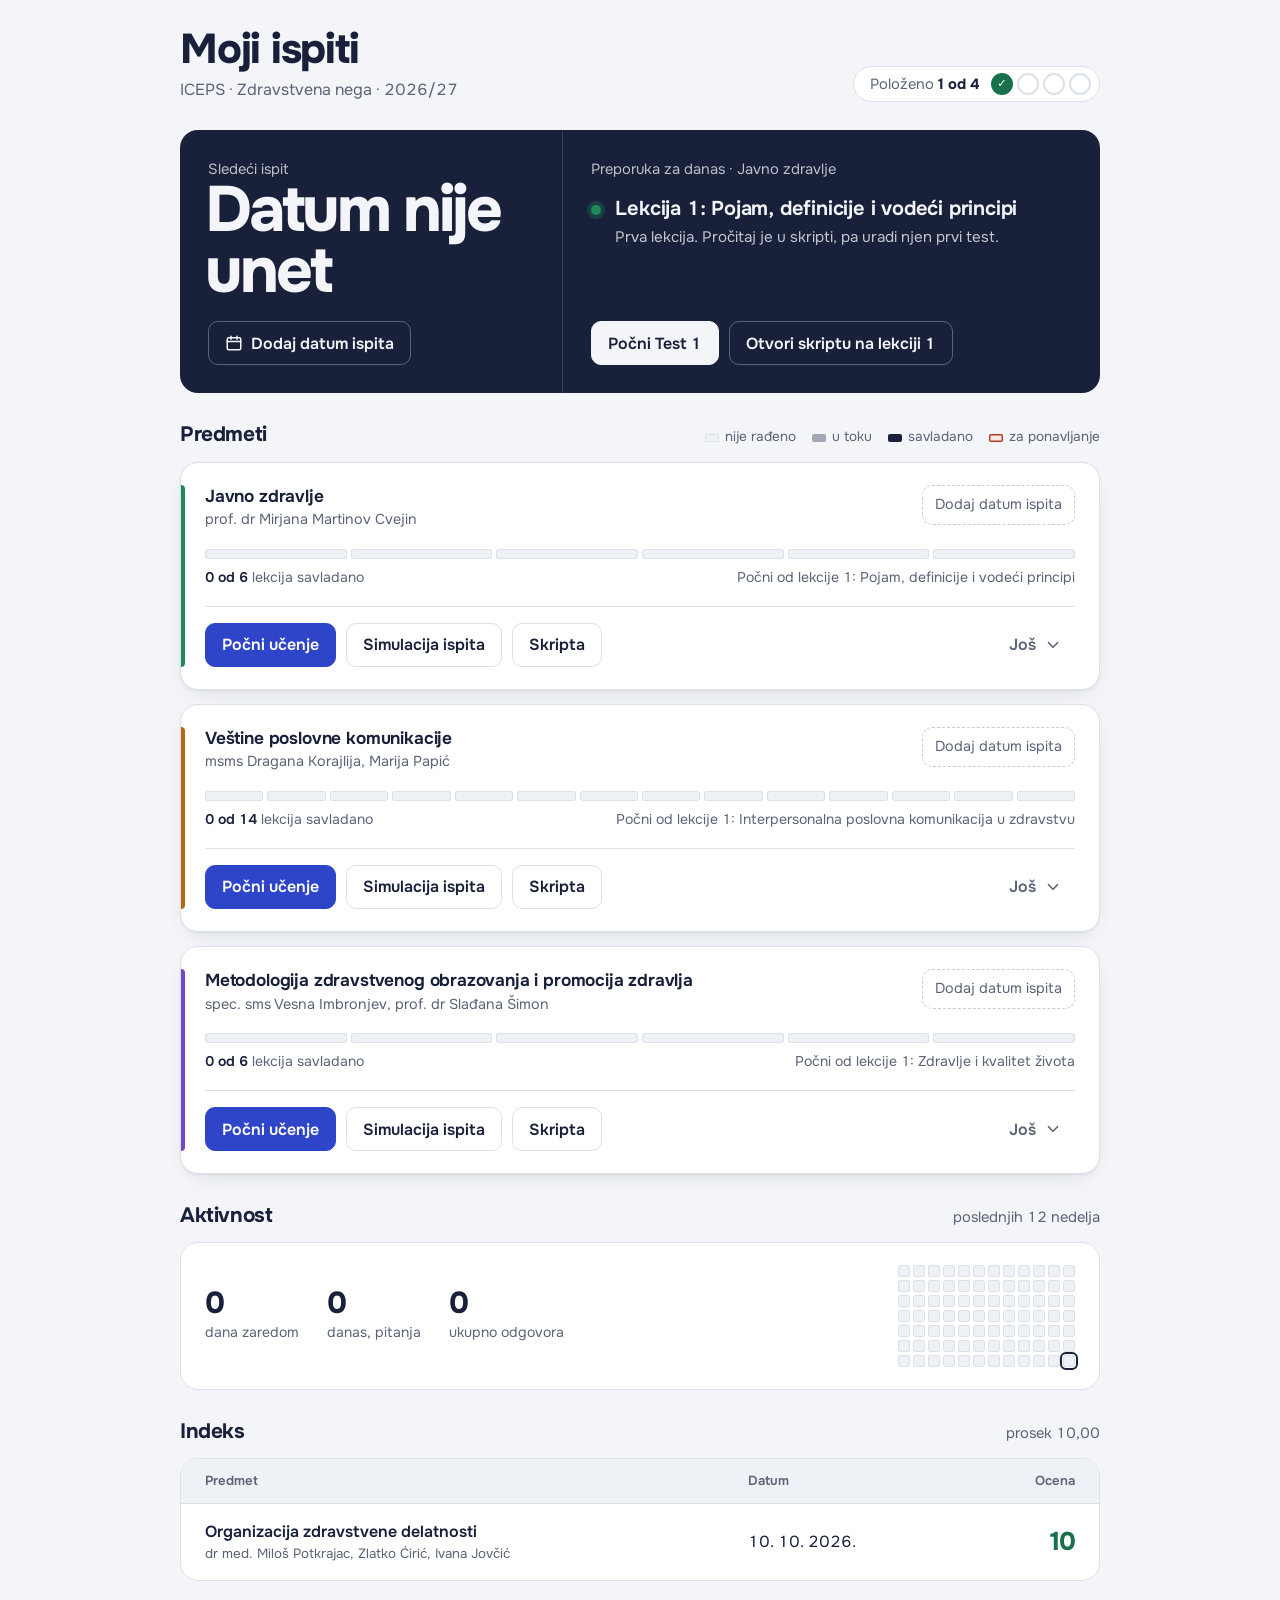
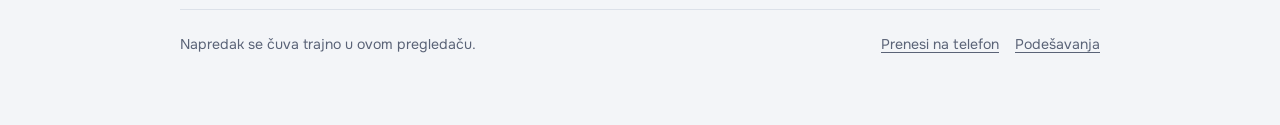
==== commit 0e675307: "Ispravke prikaza i doterani tekstovi" ====
--- a/index.html
+++ b/index.html
@@ -4,7 +4,7 @@
 <meta charset="utf-8">
 <meta name="viewport" content="width=device-width, initial-scale=1, viewport-fit=cover">
 <title>Moji ispiti</title>
-<meta name="description" content="Svi predmeti na jednom mestu: plan za danas, testovi, skripte, napredak i odbrojavanje do ispita.">
+<meta name="description" content="Priprema ispita: skripte, testovi i praćenje napretka po predmetima.">
 <meta name="theme-color" content="#F3F5F8" media="(prefers-color-scheme: light)">
 <meta name="theme-color" content="#0F1422" media="(prefers-color-scheme: dark)">
 <link rel="manifest" href="manifest.webmanifest">
@@ -13,14 +13,14 @@
 <meta name="apple-mobile-web-app-title" content="Moji ispiti">
 <link rel="preload" href="assets/fonts/onest-latin.woff2" as="font" type="font/woff2" crossorigin>
 <link rel="preload" href="assets/fonts/onest-latin-ext.woff2" as="font" type="font/woff2" crossorigin>
-<link rel="stylesheet" href="assets/ui.css?v=aeb8326c9f">
-<script src="assets/core.js?v=aeb8326c9f"></script>
+<link rel="stylesheet" href="assets/ui.css?v=9c6d7ca789">
+<script src="assets/core.js?v=9c6d7ca789"></script>
 </head>
 <body>
 <main id="app" class="wrap"></main>
 <noscript><div class="wrap"><p>Za kontrolnu tablu je potreban JavaScript.</p></div></noscript>
-<script src="assets/predmeti.js?v=aeb8326c9f"></script>
-<script src="assets/kontrolna.js?v=aeb8326c9f"></script>
+<script src="assets/predmeti.js?v=9c6d7ca789"></script>
+<script src="assets/kontrolna.js?v=9c6d7ca789"></script>
 <script>if('serviceWorker' in navigator&&window.isSecureContext&&!/[?&]nosw/.test(location.search))addEventListener('load',()=>navigator.serviceWorker.register('sw.js').catch(()=>{}));</script>
 </body>
 </html>
--- a/assets/ui.css
+++ b/assets/ui.css
@@ -93,6 +93,9 @@
 .btn.on{background:var(--warn-soft);border-color:var(--warn);color:var(--warn)}
 .btn:disabled{opacity:.45;cursor:default}
 .btn svg{width:18px;height:18px;flex:none}
+svg:not([width]):not(.ring){max-width:24px;max-height:24px}
+.today .big,.kpi b,.bigscore,.indeks .grade,.due b,.h1,.h2,.tally b,.subject-head .due-pill{font-variant-numeric:proportional-nums}
+.today .big{margin-left:-.04em}
 .link{color:var(--primary);font-weight:600;text-decoration:none;background:none;border:0;padding:0;cursor:pointer}
 .link:hover{text-decoration:underline}
 
@@ -124,8 +127,10 @@
 .modal{background:var(--surface);color:var(--ink);border:1px solid var(--line);border-radius:var(--radius-l);padding:24px;max-width:440px;width:100%;max-height:calc(100vh - 32px);overflow:auto;display:flex;flex-direction:column;gap:16px;box-shadow:var(--shadow-pop);animation:rise .18s ease-out}
 .modal .acts{display:flex;gap:10px;justify-content:flex-end;flex-wrap:wrap}
 .menu-wrap{position:relative}
-.menu{position:absolute;right:0;bottom:calc(100% + 6px);min-width:240px;background:var(--surface);border:1px solid var(--line);border-radius:var(--radius-m);box-shadow:var(--shadow-pop);padding:6px;z-index:20;display:flex;flex-direction:column;animation:rise .12s ease-out}
-.menu button,.menu a{display:flex;align-items:center;gap:10px;text-align:left;background:none;border:0;border-radius:8px;padding:10px 12px;font-weight:500;text-decoration:none;color:var(--ink);min-height:44px}
+.menu{position:absolute;right:0;top:calc(100% + 6px);min-width:250px;max-width:calc(100vw - 32px);background:var(--surface);border:1px solid var(--line);border-radius:var(--radius-m);box-shadow:var(--shadow-pop);padding:6px;z-index:20;display:flex;flex-direction:column;animation:rise .12s ease-out}
+.menu svg{width:18px;height:18px;flex:none;color:var(--muted)}
+.menu .danger-text svg{color:var(--urgent)}
+.menu button,.menu a{white-space:nowrap;width:100%;display:flex;align-items:center;gap:10px;text-align:left;background:none;border:0;border-radius:8px;padding:10px 12px;font-weight:500;text-decoration:none;color:var(--ink);min-height:44px}
 .menu button:hover,.menu a:hover{background:var(--sunk)}
 .menu .danger-text{color:var(--urgent)}
 .menu hr{border:0;border-top:1px solid var(--line);margin:4px 6px}
@@ -133,6 +138,8 @@
 .input{font:inherit;color:var(--ink);background:var(--sunk);border:1px solid var(--line);border-radius:10px;padding:10px 12px;min-height:44px;min-width:0;width:100%}
 .input:focus{border-color:var(--primary);outline:none;box-shadow:0 0 0 3px var(--primary-soft)}
 .toast{position:fixed;left:50%;bottom:24px;transform:translateX(-50%);background:var(--ink);color:var(--paper);padding:12px 18px;border-radius:12px;font-weight:600;box-shadow:var(--shadow-pop);z-index:60;max-width:calc(100vw - 32px);text-align:center;animation:rise .2s ease-out}
+.seg-ctl.full{display:grid;grid-auto-flow:column;grid-auto-columns:minmax(0,1fr);width:100%}
+.seg-ctl.full button{padding-inline:4px;white-space:normal;line-height:1.2;font-size:.9rem;overflow-wrap:anywhere}
 .seg-ctl{display:inline-flex;border:1px solid var(--line);border-radius:10px;overflow:hidden;background:var(--surface)}
 .seg-ctl button{border:0;background:transparent;padding:8px 14px;font-weight:600;color:var(--muted);min-height:40px}
 .seg-ctl button+button{border-left:1px solid var(--line)}
@@ -341,7 +348,7 @@
 .todo a:hover{filter:brightness(.98)}
 .todo a b{font-weight:650}
 .todo a span{color:var(--muted);font-size:.86rem}
-.todo a .arr{margin-left:auto;color:var(--urgent);font-weight:700}
+.todo a .arr{margin-left:auto;white-space:nowrap;flex:none;color:var(--urgent);font-weight:700}
 .rev{border-top:1px solid var(--line);padding:16px 0;display:flex;flex-direction:column;gap:8px}
 .rev:first-child{border-top:0}
 .rev .ans{font-size:.94rem;color:var(--muted)}
@@ -427,7 +434,6 @@
   .row-actions .spacer{display:none}
   .row-actions .menu-wrap{flex:1 1 auto;display:flex}
   .row-actions .menu-wrap .btn{flex:1}
-  .menu{left:0;right:auto}
   .indeks th,.indeks td{padding:12px 16px}
   .indeks .dt{display:none}
   .activity{grid-template-columns:1fr}
@@ -451,6 +457,10 @@
   .qnav .spacer{display:none}
 }
 @media (max-width:420px){
+  .modal{padding:20px}
+  .modal .acts{flex-direction:column-reverse;align-items:stretch}
+  .modal .acts .btn{width:100%;margin:0!important}
+  .modal .acts .btn.ghost{order:-1}
   .tally{padding-left:12px}
   .pip{width:18px;height:18px}
   .tf .opt{min-height:56px}
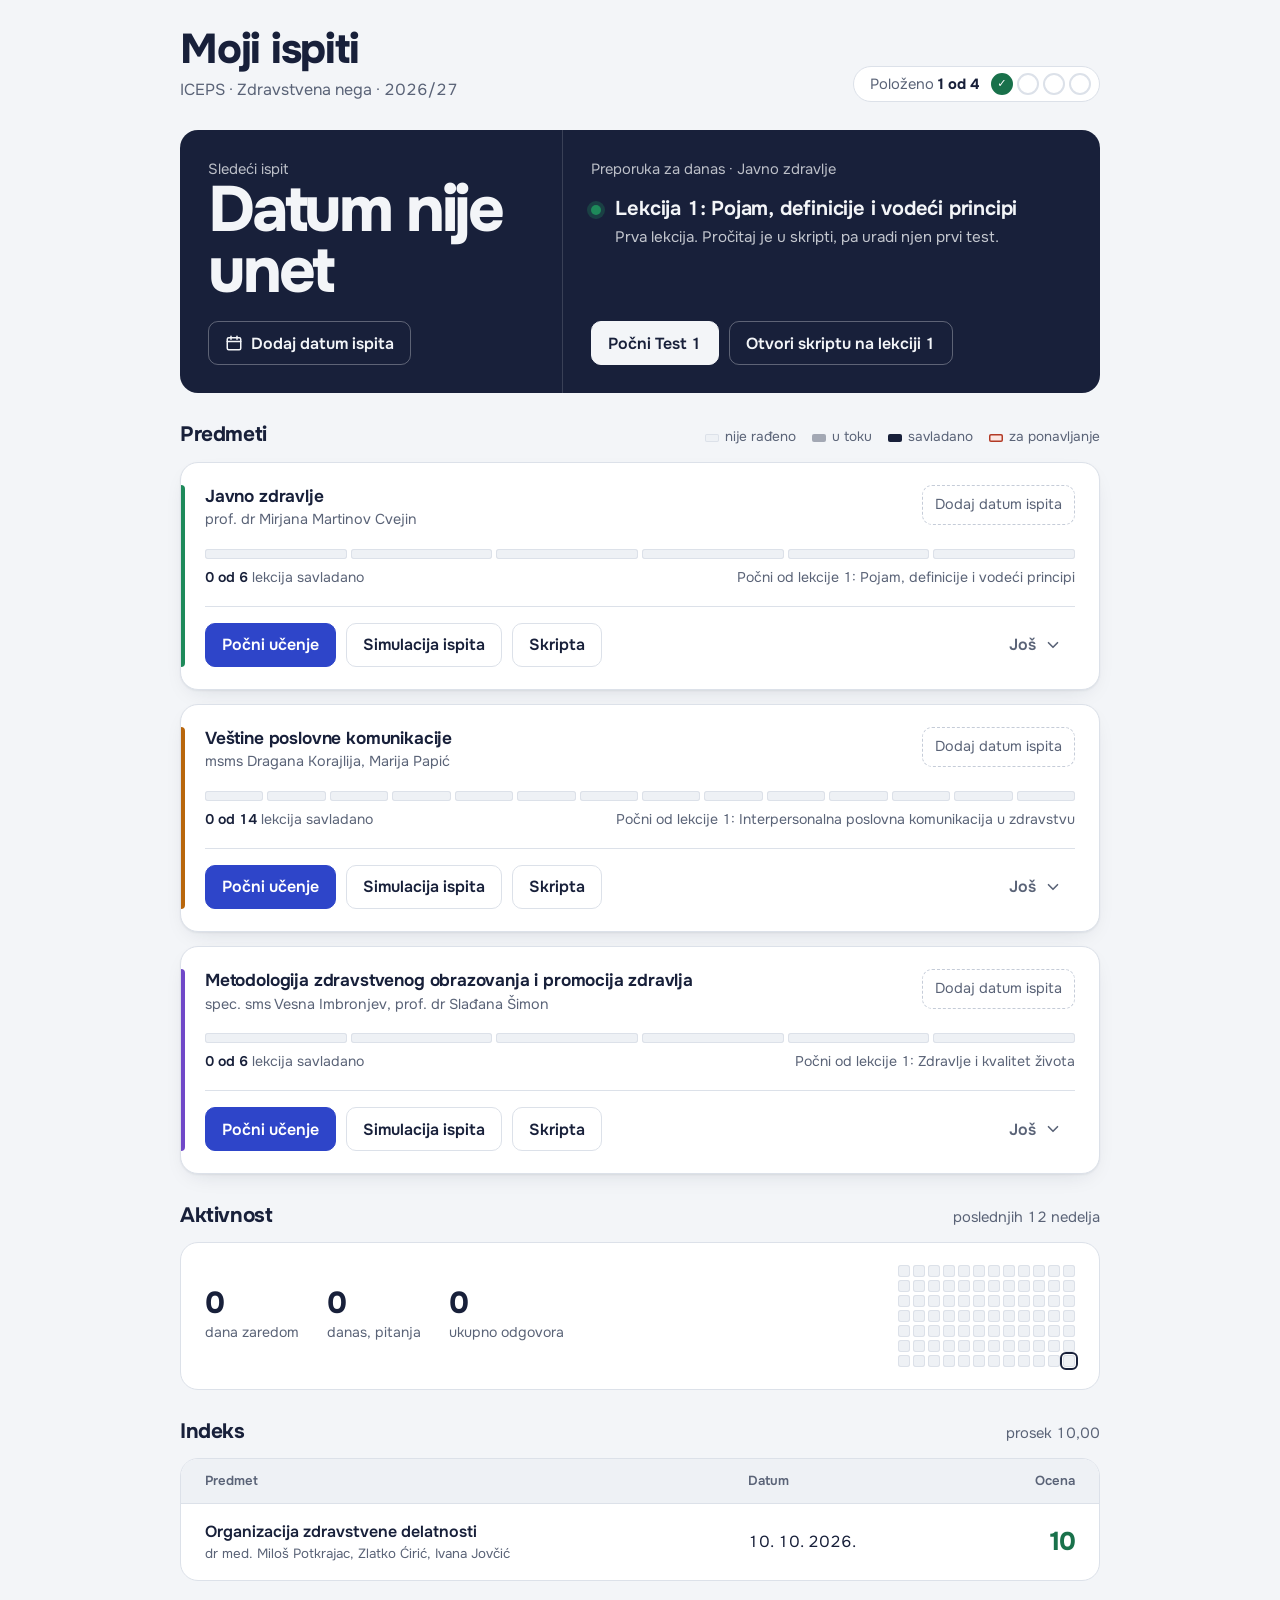
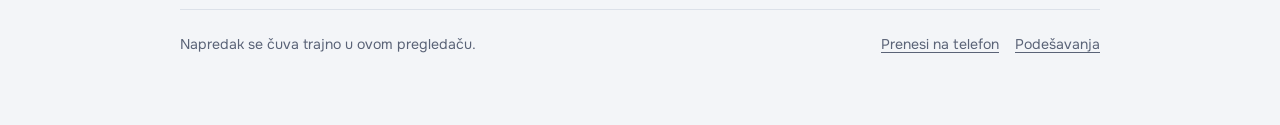
==== commit ec7ab26a: "Poravnanje broja dana" ====
--- a/index.html
+++ b/index.html
@@ -13,14 +13,14 @@
 <meta name="apple-mobile-web-app-title" content="Moji ispiti">
 <link rel="preload" href="assets/fonts/onest-latin.woff2" as="font" type="font/woff2" crossorigin>
 <link rel="preload" href="assets/fonts/onest-latin-ext.woff2" as="font" type="font/woff2" crossorigin>
-<link rel="stylesheet" href="assets/ui.css?v=9c6d7ca789">
-<script src="assets/core.js?v=9c6d7ca789"></script>
+<link rel="stylesheet" href="assets/ui.css?v=8640eeec79">
+<script src="assets/core.js?v=8640eeec79"></script>
 </head>
 <body>
 <main id="app" class="wrap"></main>
 <noscript><div class="wrap"><p>Za kontrolnu tablu je potreban JavaScript.</p></div></noscript>
-<script src="assets/predmeti.js?v=9c6d7ca789"></script>
-<script src="assets/kontrolna.js?v=9c6d7ca789"></script>
+<script src="assets/predmeti.js?v=8640eeec79"></script>
+<script src="assets/kontrolna.js?v=8640eeec79"></script>
 <script>if('serviceWorker' in navigator&&window.isSecureContext&&!/[?&]nosw/.test(location.search))addEventListener('load',()=>navigator.serviceWorker.register('sw.js').catch(()=>{}));</script>
 </body>
 </html>
--- a/assets/ui.css
+++ b/assets/ui.css
@@ -95,7 +95,6 @@
 .btn svg{width:18px;height:18px;flex:none}
 svg:not([width]):not(.ring){max-width:24px;max-height:24px}
 .today .big,.kpi b,.bigscore,.indeks .grade,.due b,.h1,.h2,.tally b,.subject-head .due-pill{font-variant-numeric:proportional-nums}
-.today .big{margin-left:-.04em}
 .link{color:var(--primary);font-weight:600;text-decoration:none;background:none;border:0;padding:0;cursor:pointer}
 .link:hover{text-decoration:underline}
 
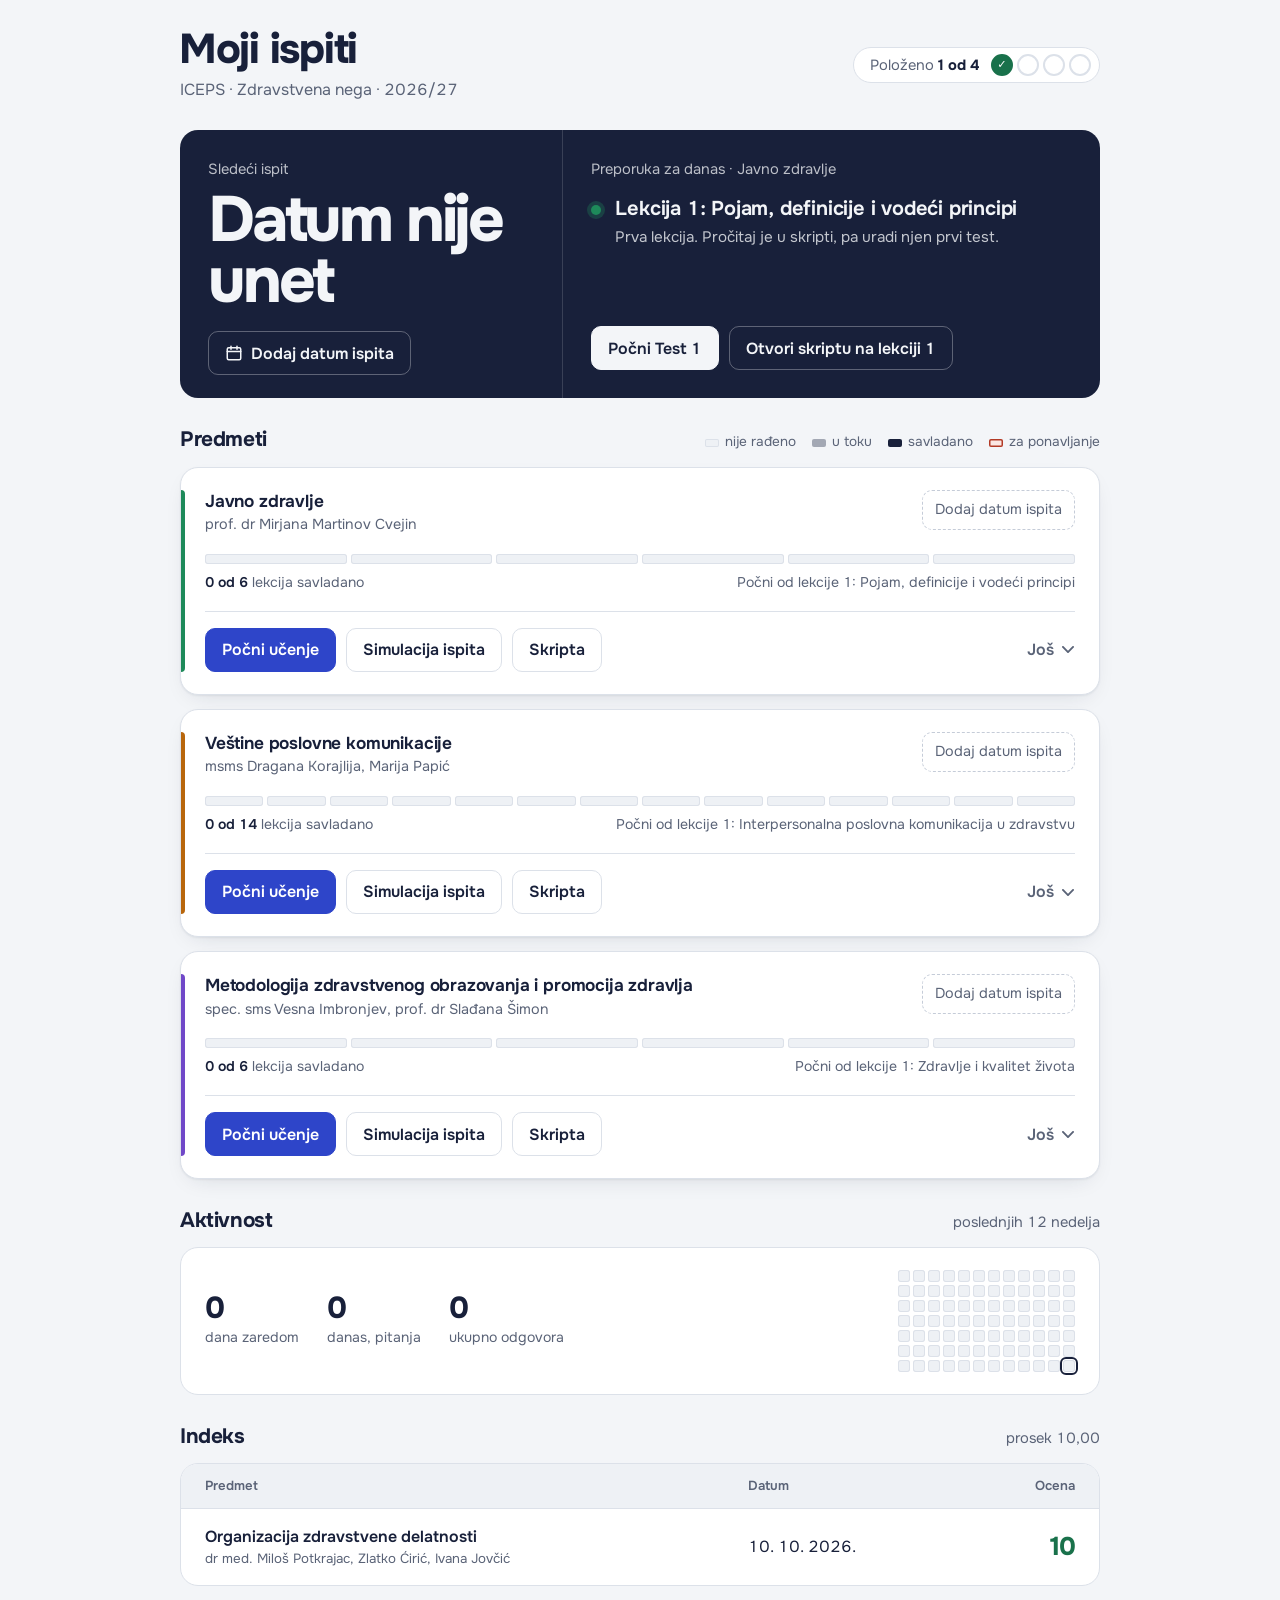
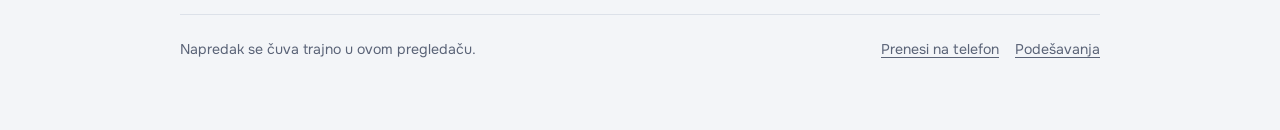
==== commit 98c94ce0: "Poravnanje svih elemenata" ====
--- a/index.html
+++ b/index.html
@@ -13,14 +13,14 @@
 <meta name="apple-mobile-web-app-title" content="Moji ispiti">
 <link rel="preload" href="assets/fonts/onest-latin.woff2" as="font" type="font/woff2" crossorigin>
 <link rel="preload" href="assets/fonts/onest-latin-ext.woff2" as="font" type="font/woff2" crossorigin>
-<link rel="stylesheet" href="assets/ui.css?v=8640eeec79">
-<script src="assets/core.js?v=8640eeec79"></script>
+<link rel="stylesheet" href="assets/ui.css?v=3aa225a7b1">
+<script src="assets/core.js?v=3aa225a7b1"></script>
 </head>
 <body>
 <main id="app" class="wrap"></main>
 <noscript><div class="wrap"><p>Za kontrolnu tablu je potreban JavaScript.</p></div></noscript>
-<script src="assets/predmeti.js?v=8640eeec79"></script>
-<script src="assets/kontrolna.js?v=8640eeec79"></script>
+<script src="assets/predmeti.js?v=3aa225a7b1"></script>
+<script src="assets/kontrolna.js?v=3aa225a7b1"></script>
 <script>if('serviceWorker' in navigator&&window.isSecureContext&&!/[?&]nosw/.test(location.search))addEventListener('load',()=>navigator.serviceWorker.register('sw.js').catch(()=>{}));</script>
 </body>
 </html>
--- a/assets/ui.css
+++ b/assets/ui.css
@@ -75,7 +75,7 @@
 
 /* gornja traka */
 .crumbs{display:flex;align-items:center;justify-content:space-between;gap:12px;flex-wrap:wrap;font-size:.92rem}
-.back{display:inline-flex;align-items:center;gap:6px;text-decoration:none;color:var(--muted);font-weight:600;padding:6px 10px 6px 6px;margin-left:-6px;border-radius:8px}
+.back{display:inline-flex;align-items:center;gap:6px;text-decoration:none;color:var(--muted);font-weight:600;padding:6px 10px 6px 6px;margin-left:-11px;border-radius:8px}
 .back:hover{color:var(--ink);background:var(--sunk)}
 .back svg{width:18px;height:18px}
 
@@ -155,8 +155,9 @@
 .foot button:hover,.foot a:hover{color:var(--ink)}
 
 /* ============ KONTROLNA TABLA ============ */
-.top{display:flex;align-items:flex-end;justify-content:space-between;gap:16px;flex-wrap:wrap}
+.top{display:flex;align-items:center;justify-content:space-between;gap:16px;flex-wrap:wrap}
 .top .sub{color:var(--muted);margin-top:6px}
+.top .h1{margin-left:-.03em}
 .tally{display:flex;align-items:center;gap:12px;background:var(--surface);border:1px solid var(--line);border-radius:999px;padding:6px 8px 6px 16px}
 .tally span{color:var(--muted);font-size:.92rem}
 .tally b{font-weight:700;color:var(--ink)}
@@ -167,9 +168,10 @@
 .today{display:grid;grid-template-columns:minmax(0,5fr) minmax(0,7fr);background:var(--hero);color:var(--hero-ink);border-radius:var(--radius-l);overflow:hidden}
 :root[data-theme=dark] .today{border:1px solid #33406A}
 @media (prefers-color-scheme:dark){:root:not([data-theme=light]) .today{border:1px solid #33406A}}
-.today .count{padding:28px;display:flex;flex-direction:column;justify-content:space-between;gap:20px;border-right:1px solid var(--hero-line)}
+.today .count{padding:28px 28px 23px;display:flex;flex-direction:column;justify-content:space-between;gap:20px;border-right:1px solid var(--hero-line)}
 .today .label{font-size:.92rem;opacity:.75}
-.today .big{font-size:clamp(4rem,12vw,6.5rem);font-weight:750;letter-spacing:-.05em;line-height:.85}
+.today .big{font-size:clamp(4rem,12vw,6.5rem);font-weight:750;letter-spacing:-.05em;line-height:.85;margin-top:calc(19.5px - .03em)}
+.today .big.word{margin-top:10px}
 .today .big small{font-size:1.4rem;font-weight:600;letter-spacing:0;margin-left:8px;opacity:.85}
 .today .big.word{font-size:clamp(2.6rem,8vw,4rem);line-height:.95}
 .today .when{font-weight:600}
@@ -205,6 +207,8 @@
 .strip .meta b{color:var(--ink);font-weight:600}
 .row-actions{grid-column:1/-1;display:flex;gap:10px;flex-wrap:wrap;align-items:center;border-top:1px solid var(--line);padding-top:16px}
 .row-actions .spacer{flex:1}
+.crumbs > .btn.ghost:last-child,.row-actions > .menu-wrap:last-child > .btn.ghost{padding-right:0}
+.btn .chev{width:12px;height:7px}
 .nextline{grid-column:1/-1;font-size:.92rem;color:var(--muted);margin-top:-6px}
 .nextline b{color:var(--ink);font-weight:600}
 
@@ -253,8 +257,10 @@
 .tile p{color:var(--muted);font-size:.9rem}
 .tile .score{font-size:.9rem;color:var(--muted)}
 .tile .score b{color:var(--ink);font-size:1.25rem;font-weight:700;letter-spacing:-.02em;margin-right:4px}
-.tile .btn{margin-top:auto;align-self:stretch}
-.tile .two{display:flex;gap:8px;margin-top:auto}
+.tile .score{margin-top:auto;line-height:30px}
+.tile .score b{line-height:30px}
+.tile .btn{align-self:stretch}
+.tile .two{display:flex;gap:8px}
 .tile .two .btn{flex:1 1 0;margin:0;padding-inline:10px}
 
 .lessons{display:flex;flex-direction:column;gap:10px}
@@ -304,7 +310,7 @@
 .q{font-size:1.25rem;font-weight:550;line-height:1.45;text-wrap:pretty;letter-spacing:-.005em}
 .opts{display:flex;flex-direction:column;gap:10px}
 .opt{display:flex;gap:14px;align-items:flex-start;text-align:left;border:1.5px solid var(--line);background:var(--surface);border-radius:12px;padding:14px 16px;width:100%;min-height:52px;line-height:1.4;transition:border-color .12s,background .12s}
-.opt .k{flex:none;width:28px;height:28px;border-radius:8px;display:grid;place-items:center;font-weight:700;font-size:.88rem;background:var(--sunk);color:var(--muted);margin-top:-2px}
+.opt .k{flex:none;width:28px;height:28px;border-radius:8px;display:grid;place-items:center;font-weight:700;font-size:.88rem;background:var(--sunk);color:var(--muted);margin-top:-3px}
 .opt:hover{border-color:var(--line-strong);background:color-mix(in srgb,var(--sunk) 50%,var(--surface))}
 .opt.sel{border-color:var(--primary);background:var(--primary-soft)}
 .opt.sel .k{background:var(--primary);color:var(--primary-ink)}
@@ -433,6 +439,7 @@
   .row-actions .spacer{display:none}
   .row-actions .menu-wrap{flex:1 1 auto;display:flex}
   .row-actions .menu-wrap .btn{flex:1}
+  .row-actions > .menu-wrap:last-child > .btn.ghost{padding-right:12px}
   .indeks th,.indeks td{padding:12px 16px}
   .indeks .dt{display:none}
   .activity{grid-template-columns:1fr}
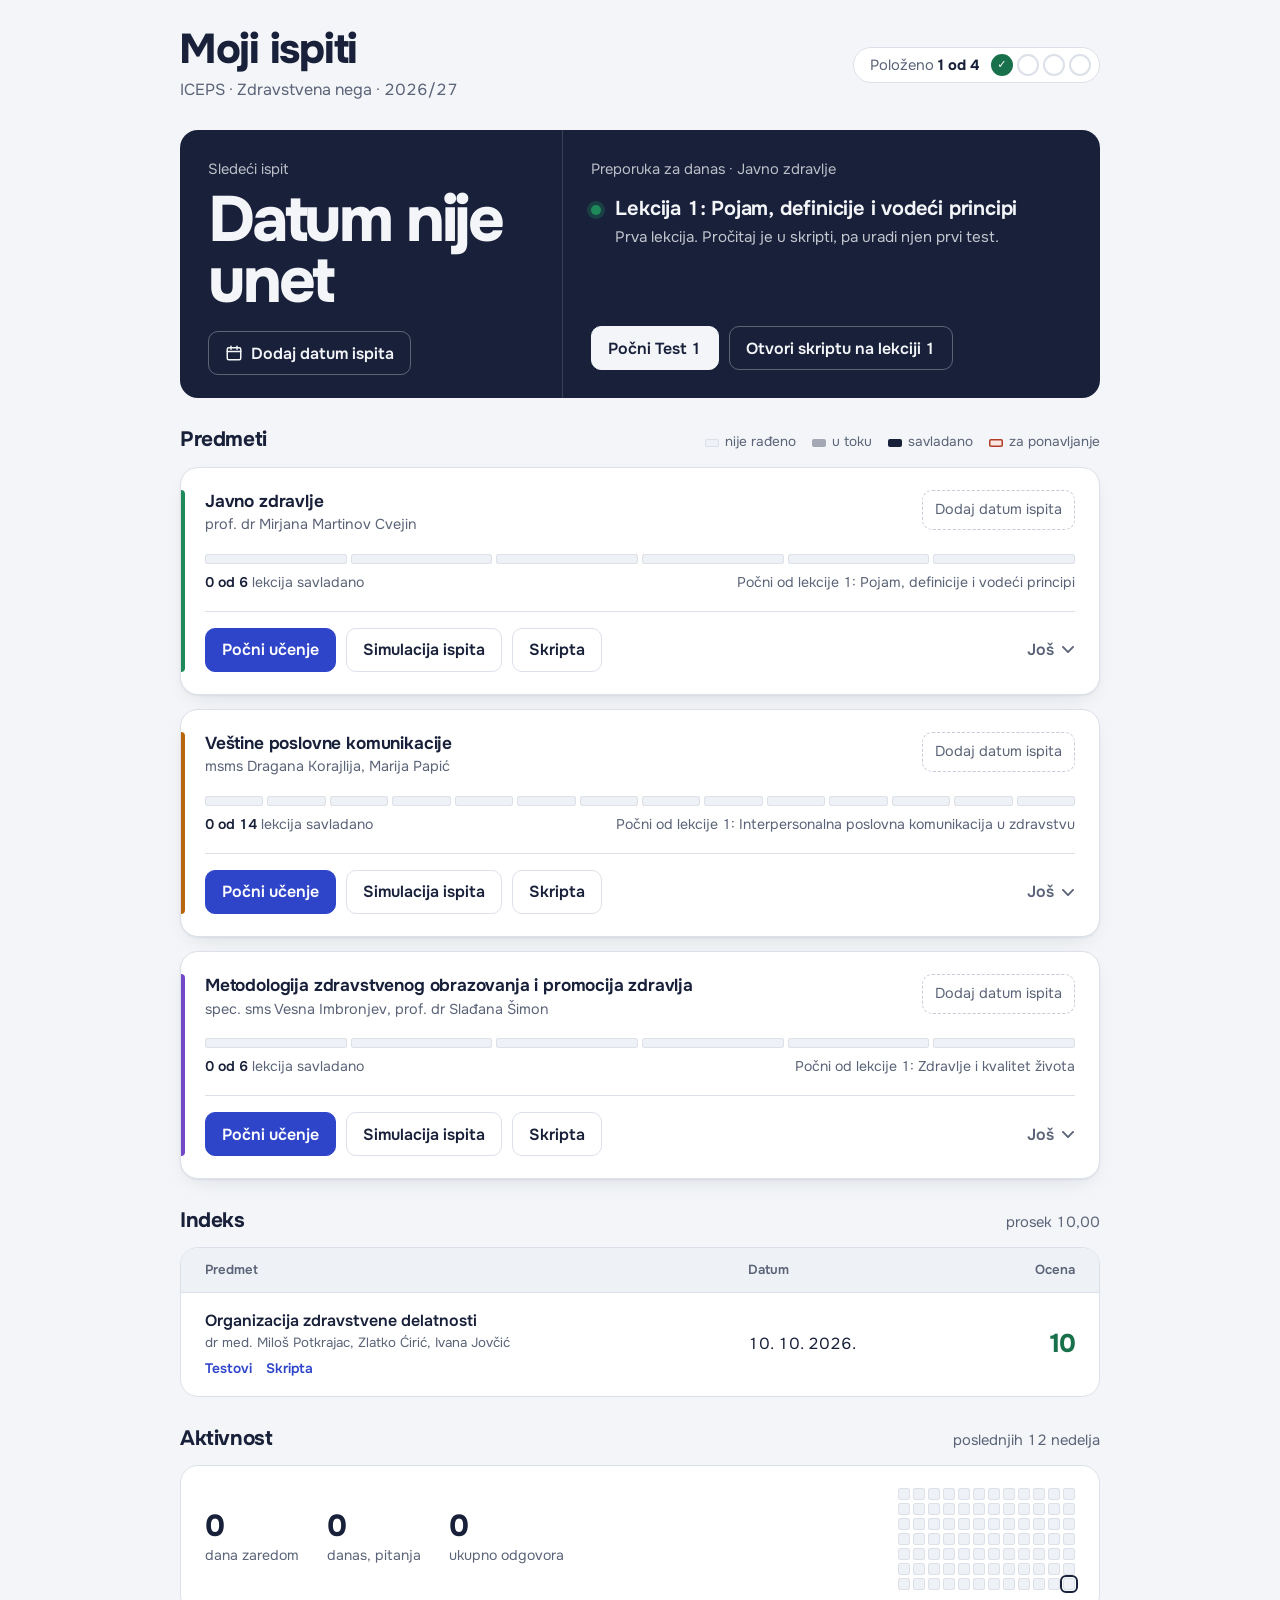
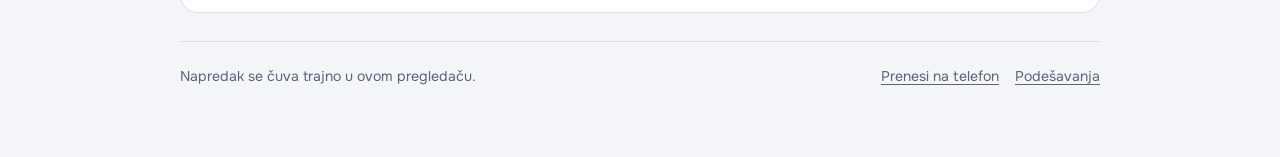
==== commit 88834215: "Čeka rezultat i Indeks sa pristupom predmetima" ====
--- a/index.html
+++ b/index.html
@@ -13,14 +13,14 @@
 <meta name="apple-mobile-web-app-title" content="Moji ispiti">
 <link rel="preload" href="assets/fonts/onest-latin.woff2" as="font" type="font/woff2" crossorigin>
 <link rel="preload" href="assets/fonts/onest-latin-ext.woff2" as="font" type="font/woff2" crossorigin>
-<link rel="stylesheet" href="assets/ui.css?v=3aa225a7b1">
-<script src="assets/core.js?v=3aa225a7b1"></script>
+<link rel="stylesheet" href="assets/ui.css?v=0fcda493cd">
+<script src="assets/core.js?v=0fcda493cd"></script>
 </head>
 <body>
 <main id="app" class="wrap"></main>
 <noscript><div class="wrap"><p>Za kontrolnu tablu je potreban JavaScript.</p></div></noscript>
-<script src="assets/predmeti.js?v=3aa225a7b1"></script>
-<script src="assets/kontrolna.js?v=3aa225a7b1"></script>
+<script src="assets/predmeti.js?v=0fcda493cd"></script>
+<script src="assets/kontrolna.js?v=0fcda493cd"></script>
 <script>if('serviceWorker' in navigator&&window.isSecureContext&&!/[?&]nosw/.test(location.search))addEventListener('load',()=>navigator.serviceWorker.register('sw.js').catch(()=>{}));</script>
 </body>
 </html>
--- a/assets/ui.css
+++ b/assets/ui.css
@@ -222,6 +222,13 @@
 .indeks .grade.none{font-size:.9rem;font-weight:500;color:var(--muted)}
 .indeks .undo{background:none;border:0;color:var(--muted);text-decoration:underline;font-size:.82rem;padding:4px;cursor:pointer}
 .indeks .empty{padding:18px 24px;color:var(--muted)}
+.indeks .nm a.nl{text-decoration:none;color:inherit}
+.indeks .nm a.nl:hover{text-decoration:underline;text-underline-offset:3px}
+.indeks .links{display:flex;gap:4px 14px;flex-wrap:wrap;align-items:center;margin-top:6px;font-size:.86rem;font-weight:600}
+.indeks .links a{color:var(--primary);text-decoration:none}
+.indeks .links a:hover{text-decoration:underline}
+.indeks .links .undo{font-weight:400}
+.indeks td.grade .btn{font-size:.86rem;letter-spacing:0}
 
 .activity{display:grid;grid-template-columns:auto minmax(0,1fr);gap:20px 28px;align-items:center}
 .heat{display:grid;grid-auto-flow:column;grid-template-rows:repeat(7,12px);gap:3px;justify-content:end}
@@ -234,6 +241,21 @@
 .kpis{display:flex;gap:28px;flex-wrap:wrap}
 .kpi b{display:block;font-size:1.9rem;font-weight:750;letter-spacing:-.03em;line-height:1.05}
 .kpi span{color:var(--muted);font-size:.88rem}
+
+/* tabovi i kratki redovi (čeka rezultat / položeno) */
+.box{background:var(--surface);border:1px solid var(--line);border-radius:var(--radius-l);overflow:hidden;box-shadow:var(--shadow)}
+.mini-row{display:flex;align-items:center;gap:14px;padding:16px 20px;border-top:1px solid var(--line)}
+.mini-row:first-child{border-top:0}
+.mini-row .dotc{width:10px;height:10px;border-radius:50%;background:var(--c);flex:none}
+.mini-row .nm{font-weight:650;min-width:0}
+.mini-row .nm a{text-decoration:none}
+.mini-row .nm a:hover{text-decoration:underline;text-underline-offset:3px}
+.mini-row .nm small{display:block;color:var(--muted);font-weight:400;font-size:.86rem;margin-top:2px}
+.mini-row .nm .undo{background:none;border:0;color:var(--muted);text-decoration:underline;font-size:.82rem;padding:0;cursor:pointer}
+.mini-row .acts{display:flex;gap:8px;margin-left:auto;align-items:center;flex-wrap:wrap;justify-content:flex-end}
+.pend-t{color:var(--warn);font-weight:600}
+.grade-big{font-size:1.6rem;font-weight:750;letter-spacing:-.03em;color:var(--ok);min-width:44px;text-align:right;font-variant-numeric:proportional-nums}
+.empty-box{background:var(--surface);border:1px dashed var(--line-strong);border-radius:var(--radius-m);padding:18px 20px;color:var(--muted)}
 
 /* ============ STRANICA PREDMETA ============ */
 .subject-head{display:flex;flex-direction:column;gap:12px}
@@ -443,6 +465,9 @@
   .indeks th,.indeks td{padding:12px 16px}
   .indeks .dt{display:none}
   .activity{grid-template-columns:1fr}
+  .mini-row{flex-wrap:wrap;padding:14px 16px}
+  .mini-row .nm{flex:1 1 0}
+  .mini-row .acts{width:100%;justify-content:flex-start;margin-left:24px}
   .kpis{display:grid;grid-template-columns:repeat(3,minmax(0,1fr));gap:12px}
   .kpi b{font-size:1.6rem}
   .heat{justify-content:start}
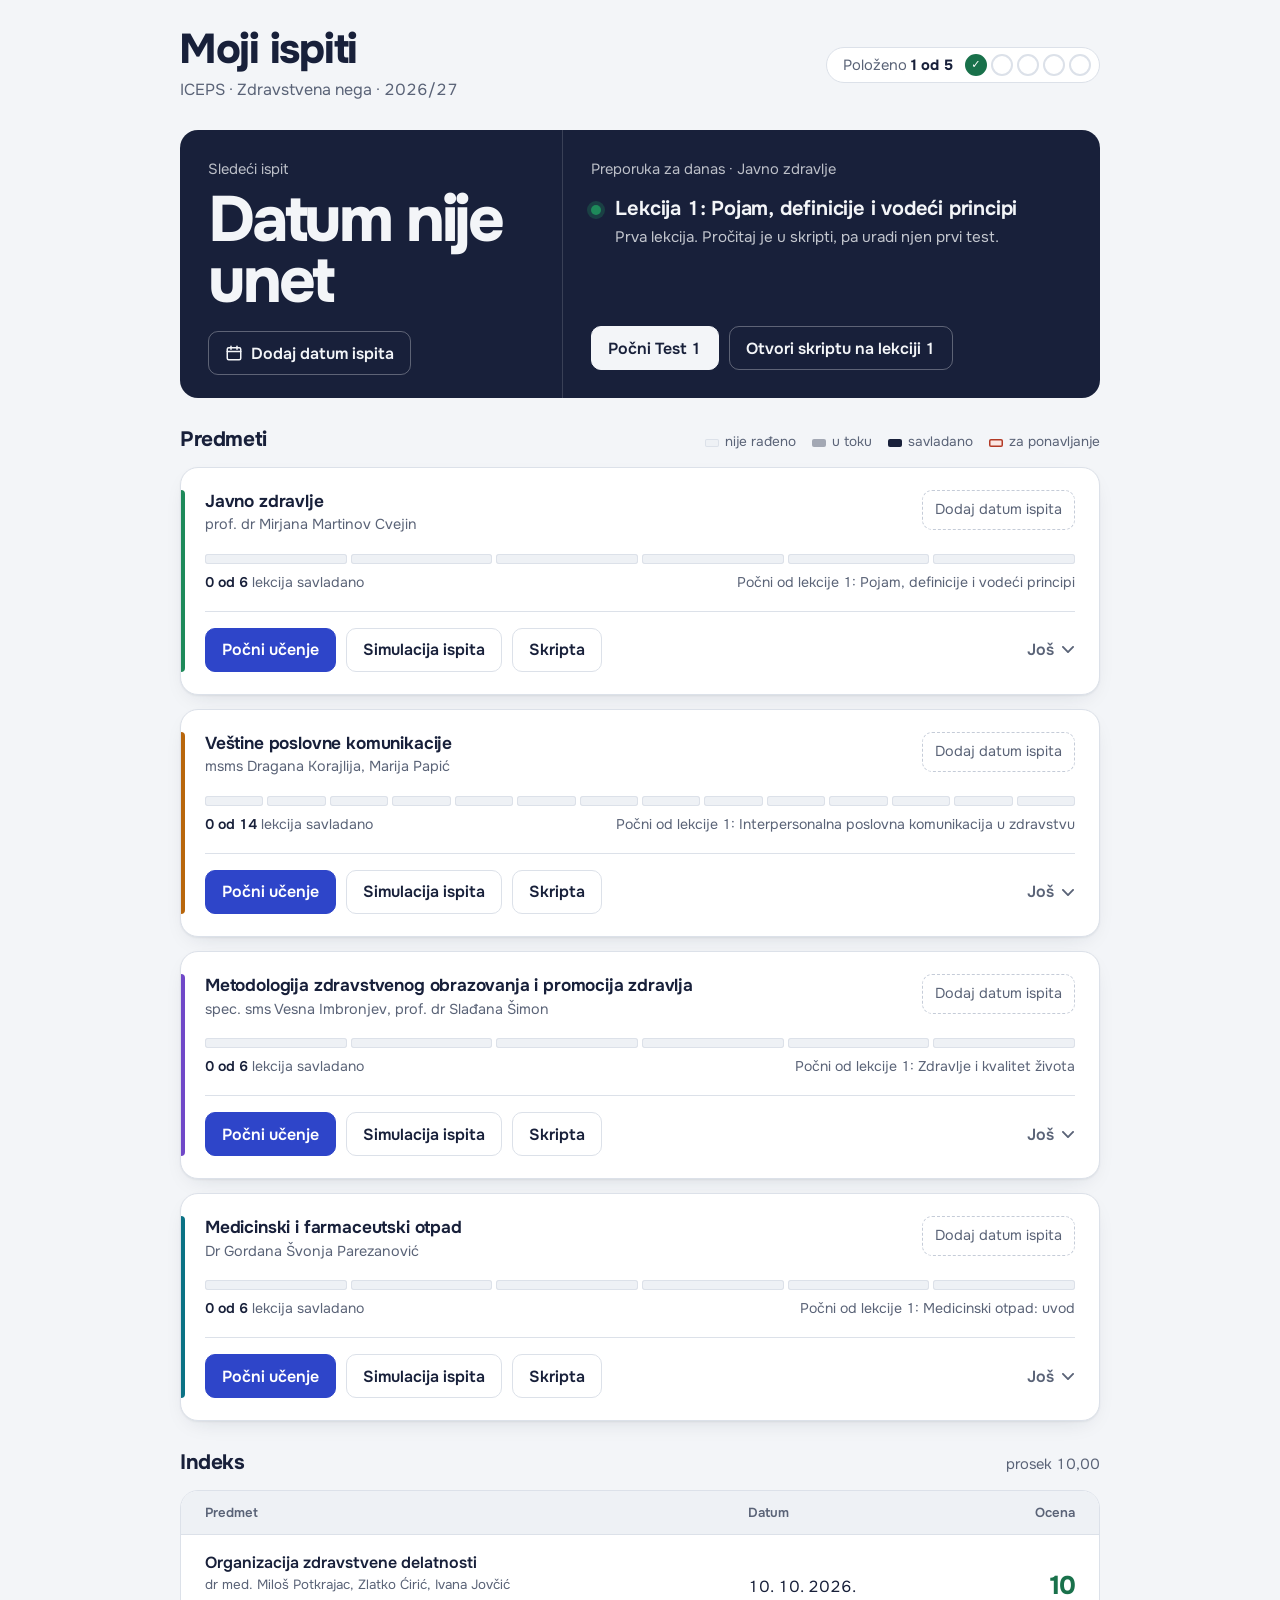
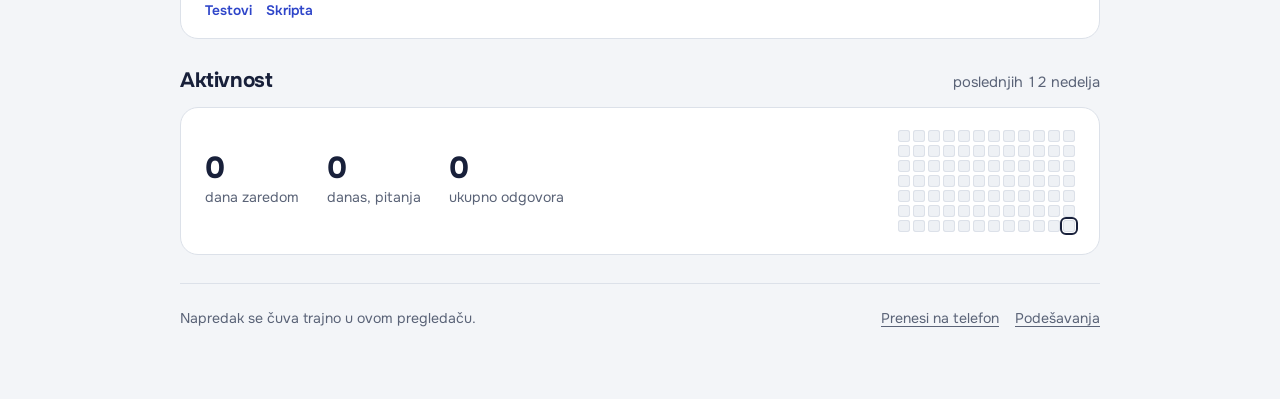
==== commit 55b59d07: "Novi predmet: Medicinski i farmaceutski otpad (v8)" ====
--- a/index.html
+++ b/index.html
@@ -13,14 +13,14 @@
 <meta name="apple-mobile-web-app-title" content="Moji ispiti">
 <link rel="preload" href="assets/fonts/onest-latin.woff2" as="font" type="font/woff2" crossorigin>
 <link rel="preload" href="assets/fonts/onest-latin-ext.woff2" as="font" type="font/woff2" crossorigin>
-<link rel="stylesheet" href="assets/ui.css?v=0fcda493cd">
-<script src="assets/core.js?v=0fcda493cd"></script>
+<link rel="stylesheet" href="assets/ui.css?v=9f301023b1">
+<script src="assets/core.js?v=9f301023b1"></script>
 </head>
 <body>
 <main id="app" class="wrap"></main>
 <noscript><div class="wrap"><p>Za kontrolnu tablu je potreban JavaScript.</p></div></noscript>
-<script src="assets/predmeti.js?v=0fcda493cd"></script>
-<script src="assets/kontrolna.js?v=0fcda493cd"></script>
+<script src="assets/predmeti.js?v=9f301023b1"></script>
+<script src="assets/kontrolna.js?v=9f301023b1"></script>
 <script>if('serviceWorker' in navigator&&window.isSecureContext&&!/[?&]nosw/.test(location.search))addEventListener('load',()=>navigator.serviceWorker.register('sw.js').catch(()=>{}));</script>
 </body>
 </html>
--- a/assets/ui.css
+++ b/assets/ui.css
@@ -9,7 +9,7 @@
   --paper:#F3F5F8; --surface:#FFFFFF; --sunk:#EEF1F5; --ink:#18203A; --muted:#5A6377; --faint:#8A93A6; --line:#DCE1E9; --line-strong:#C5CCD8;
   --primary:#2E45C9; --primary-ink:#FFFFFF; --primary-soft:#E6EAFB;
   --urgent:#B23A26; --urgent-soft:#FBE7E3; --ok:#19714B; --ok-soft:#E1F3EA; --warn:#94600A; --warn-soft:#FBF0D9;
-  --s-jz:#1E8A5A; --s-vpk:#B8660C; --s-mzo:#7048C8; --s-oz:#5F6B80;
+  --s-jz:#1E8A5A; --s-vpk:#B8660C; --s-mzo:#7048C8; --s-oz:#5F6B80; --s-mfo:#0B7285;
   --hero:#18203A; --hero-ink:#F3F5F8; --hero-line:rgba(255,255,255,.14);
   --veil:rgba(15,20,34,.55);
   --radius-l:18px; --radius-m:12px; --radius-s:8px;
@@ -23,7 +23,7 @@
   --paper:#0F1422; --surface:#171E30; --sunk:#1E263B; --ink:#E8ECF5; --muted:#A2ABBE; --faint:#717B92; --line:#2A3349; --line-strong:#3A4562;
   --primary:#8EA0FF; --primary-ink:#0F1422; --primary-soft:#1F2850;
   --urgent:#FF8A73; --urgent-soft:#3A1E1A; --ok:#5CD39A; --ok-soft:#173326; --warn:#F2C06A; --warn-soft:#3A2E14;
-  --s-jz:#45C08A; --s-vpk:#F0A445; --s-mzo:#A98BFF; --s-oz:#8C97AD;
+  --s-jz:#45C08A; --s-vpk:#F0A445; --s-mzo:#A98BFF; --s-oz:#8C97AD; --s-mfo:#4CC3CF;
   --hero:#222C4D; --hero-ink:#F3F5F8; --hero-line:rgba(255,255,255,.12);
   --veil:rgba(0,0,0,.65); --shadow:0 1px 2px rgba(0,0,0,.4); --shadow-pop:0 24px 60px -12px rgba(0,0,0,.7);
   color-scheme:dark}}
@@ -31,11 +31,11 @@
   --paper:#0F1422; --surface:#171E30; --sunk:#1E263B; --ink:#E8ECF5; --muted:#A2ABBE; --faint:#717B92; --line:#2A3349; --line-strong:#3A4562;
   --primary:#8EA0FF; --primary-ink:#0F1422; --primary-soft:#1F2850;
   --urgent:#FF8A73; --urgent-soft:#3A1E1A; --ok:#5CD39A; --ok-soft:#173326; --warn:#F2C06A; --warn-soft:#3A2E14;
-  --s-jz:#45C08A; --s-vpk:#F0A445; --s-mzo:#A98BFF; --s-oz:#8C97AD;
+  --s-jz:#45C08A; --s-vpk:#F0A445; --s-mzo:#A98BFF; --s-oz:#8C97AD; --s-mfo:#4CC3CF;
   --hero:#222C4D; --hero-ink:#F3F5F8; --hero-line:rgba(255,255,255,.12);
   --veil:rgba(0,0,0,.65); --shadow:0 1px 2px rgba(0,0,0,.4); --shadow-pop:0 24px 60px -12px rgba(0,0,0,.7);
   color-scheme:dark}
-[data-s=jz]{--c:var(--s-jz);--c-ink:#177A4E} [data-s=vpk]{--c:var(--s-vpk);--c-ink:#975208} [data-s=mzo]{--c:var(--s-mzo);--c-ink:#7048C8} [data-s=oz]{--c:var(--s-oz);--c-ink:#5F6B80}
+[data-s=jz]{--c:var(--s-jz);--c-ink:#177A4E} [data-s=vpk]{--c:var(--s-vpk);--c-ink:#975208} [data-s=mzo]{--c:var(--s-mzo);--c-ink:#7048C8} [data-s=oz]{--c:var(--s-oz);--c-ink:#5F6B80} [data-s=mfo]{--c:var(--s-mfo);--c-ink:#0B7285}
 :root[data-theme=dark] [data-s],:root[data-theme=dark][data-s]{--c-ink:var(--c)}
 @media (prefers-color-scheme:dark){:root:not([data-theme=light]) [data-s],:root:not([data-theme=light])[data-s]{--c-ink:var(--c)}}
 :root,[data-s]{--c-soft:var(--sunk);--c-mid:var(--line-strong)}
@@ -503,7 +503,7 @@
 /* ============ ŠTAMPA / PDF ============ */
 @media print{
   :root,:root[data-theme=dark]{--c-ink:var(--c);--paper:#fff;--surface:#fff;--sunk:#F1F3F7;--ink:#141A2E;--muted:#4A5266;--faint:#7A8296;--line:#D5DAE3;
-    --s-jz:#1E8A5A;--s-vpk:#B8660C;--s-mzo:#7048C8;--s-oz:#5F6B80;color-scheme:light}
+    --s-jz:#1E8A5A;--s-vpk:#B8660C;--s-mzo:#7048C8;--s-oz:#5F6B80;--s-mfo:#0B7285;color-scheme:light}
   @page{size:A4;margin:16mm 15mm 18mm}
   body{background:#fff;font-size:10.4pt;line-height:1.45}
   .reader-top,.noprint,.lesson-end,.skip{display:none!important}
